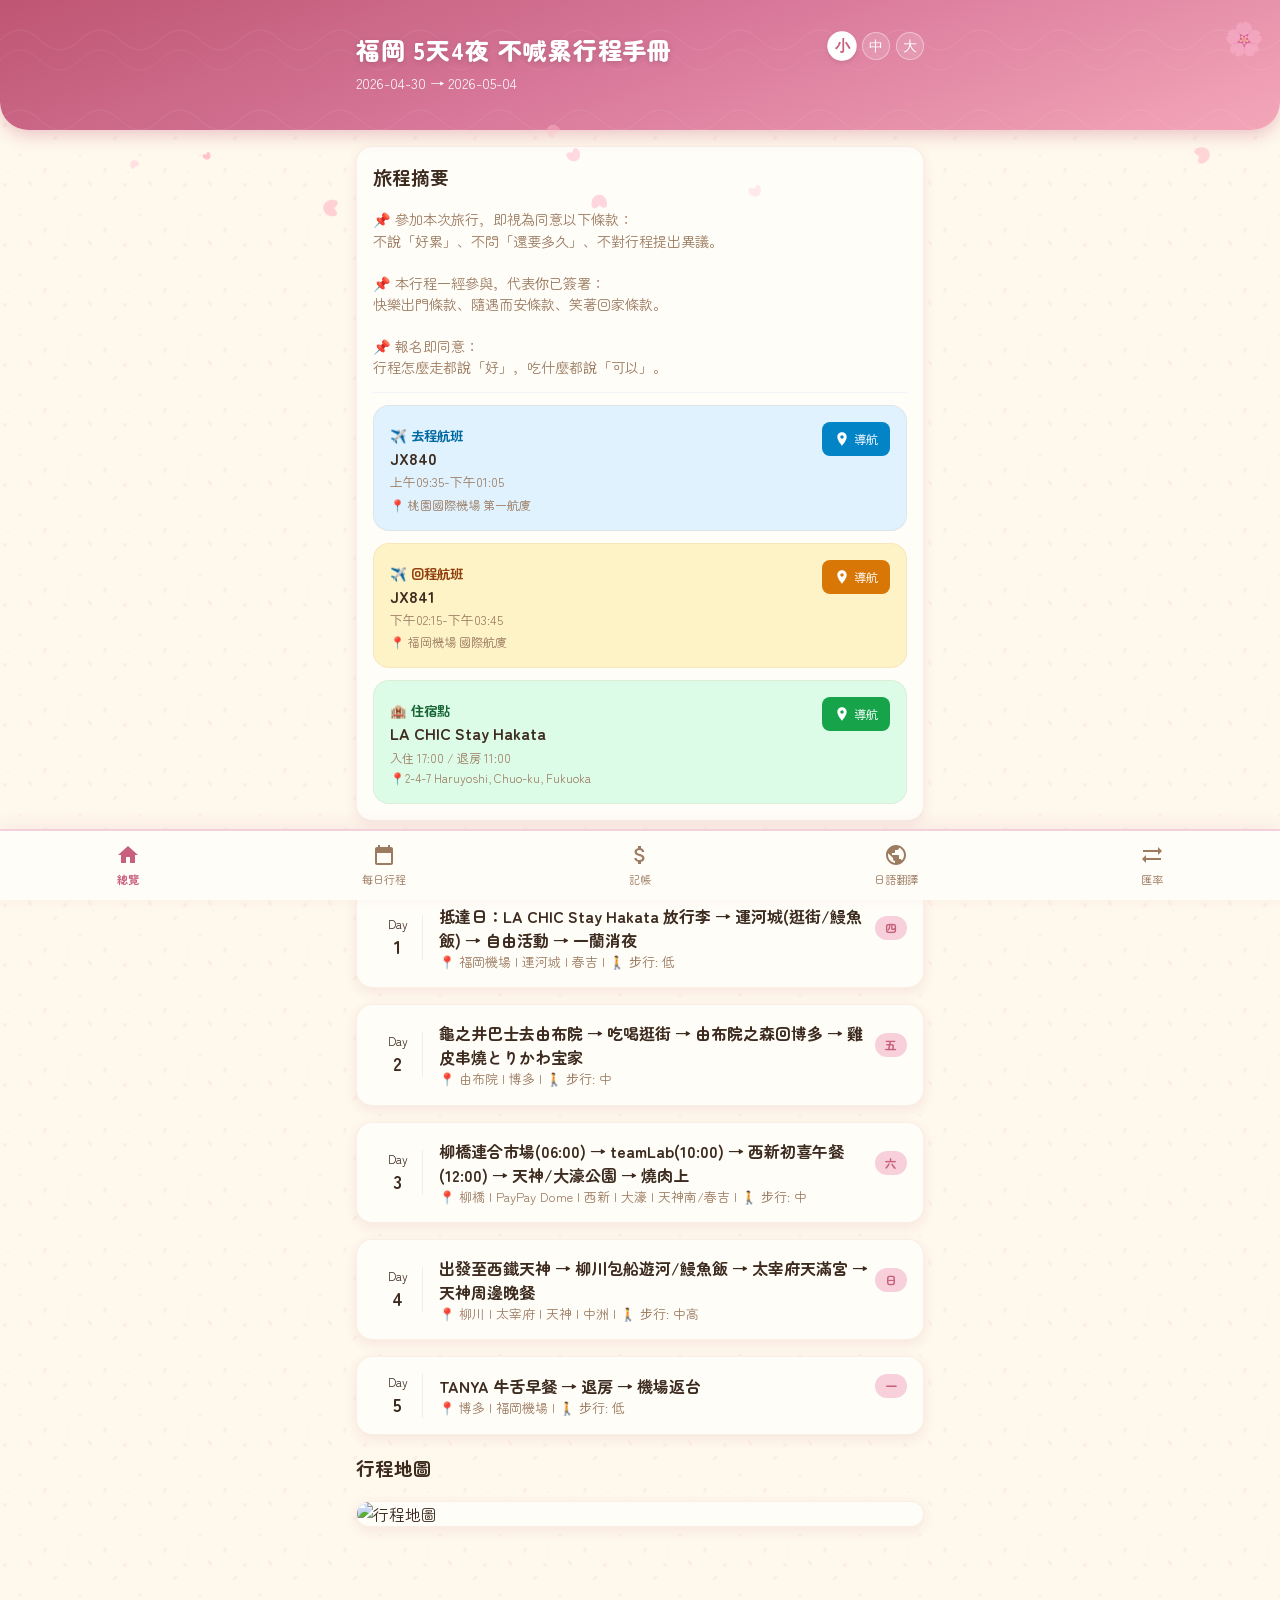
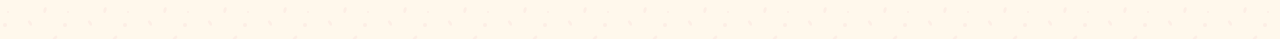
==== index.html @ 7c636253 "feat(expense): enhance settlement logic and UI" ====
<!doctype html>
<html lang="zh-TW">
  <head>
    <meta charset="UTF-8" />
    <meta
      name="viewport"
      content="width=device-width, initial-scale=1.0, maximum-scale=1.0, user-scalable=no"
    />
    <meta name="theme-color" content="#C9604A" />
    <meta name="apple-mobile-web-app-capable" content="yes" />
    <meta name="apple-mobile-web-app-status-bar-style" content="default" />
    <meta name="apple-mobile-web-app-title" content="福岡行程" />
    <meta
      name="description"
      content="福岡 5天4夜 旅行手冊 - 每日行程、記帳拆帳、實用日語、匯率換算"
    />
    <link rel="preconnect" href="https://fonts.googleapis.com" />
    <link rel="preconnect" href="https://fonts.gstatic.com" crossorigin />
    <link href="https://fonts.googleapis.com/css2?family=Zen+Maru+Gothic:wght@400;500;700&family=Noto+Sans+TC:wght@400;500;700;800&display=swap" rel="stylesheet" />
    <link rel="manifest" href="./manifest.json" />
    <link rel="stylesheet" href="./css/style.css" />
    <title>不喊累旅行社</title>
  </head>

  <body>
    <!-- Sakura canvas background -->
    <canvas id="sakura-canvas"></canvas>
    <!-- Error Overlay -->
    <div id="error-ui" class="error-overlay hidden">
      <h2>無法載入行程檔案</h2>
      <p>
        請確認資料夾中存有 trip.json，或者透過下方手動選取。若您是直接以檔案開啟
        (file://)，請改用本機靜態伺服器（例如 Python 或 Node）。
      </p>
      <input
        type="file"
        id="file-input"
        accept=".json"
        style="margin: 20px 0"
      />
      <button
        class="btn btn-primary"
        onclick="document.getElementById('file-input').click()"
      >
        選擇 JSON 檔案
      </button>
    </div>

    <!-- Header -->
    <header id="header-ui">
      <div class="container" style="display: flex; justify-content: space-between; align-items: flex-start;">
        <div>
          <h1 id="trip-title">載入中...</h1>
          <p id="trip-dates" style="margin-bottom: 0;">--</p>
        </div>
        <div class="font-control">
          <button
            onclick="setFontSize('normal')"
            id="font-normal"
            class="active"
            title="標準字體"
          >
            小
          </button>
          <button onclick="setFontSize('large')" id="font-large" title="大字體">
            中
          </button>
          <button
            onclick="setFontSize('xlarge')"
            id="font-xlarge"
            title="超大字體"
          >
            大
          </button>
        </div>
      </div>
    </header>

    <div class="container" id="main-content">
      <!-- Summary Tab -->
      <div id="tab-summary" class="tab-view">
        <div class="card">
          <h3 style="margin-top: 0">旅程摘要</h3>
          <p
            id="meta-notes"
            style="font-size: 0.88em; color: var(--text-light)"
          ></p>
          <hr
            style="border: 0; border-top: 1px solid #f1f5f9; margin: 12px 0"
          />
          <div id="summary-cards"></div>
        </div>
        <h3>行程總覽</h3>
        <div id="overview-list"></div>
        <h3>行程地圖</h3>
        <div class="card" style="padding: 0; overflow: hidden">
          <img
            src="tripmap.png"
            loading="lazy"
            decoding="async"
            style="width: 100%; display: block"
            alt="行程地圖"
          />
        </div>
      </div>

      <!-- Daily Tab -->
      <div id="tab-daily" class="tab-view hidden">
        <div class="day-scroller" id="day-scroller"></div>
        <div id="daily-controls" class="between" style="margin-bottom: 12px">
          <div class="selector-group" id="plan-selector">
            <button class="selector-btn active" onclick="switchPlan('A')">
              方案 A
            </button>
            <button
              class="selector-btn"
              onclick="switchPlan('B')"
              id="btn-plan-b"
            >
              方案 B
            </button>
          </div>
          <!-- Removed mentaiko toggle button -->
        </div>
        <div id="day-detail-content" class="timeline"></div>
      </div>

      <!-- Lists Tab -->
      <div id="tab-lists" class="tab-view hidden">
        <h3>餐廳與店家清單</h3>
        <div id="restaurant-tags" style="margin-bottom: 12px"></div>
        <div style="display: flex; gap: 8px; margin-bottom: 8px">
          <input
            id="restaurant-filter"
            placeholder="篩選餐廳 / 區域 / 標籤"
            style="
              flex: 1;
              padding: 8px;
              border-radius: 8px;
              border: 1px solid #e2e8f0;
            "
          />
          <button class="btn" onclick="renderLists()">搜尋</button>
          <button class="btn" onclick="clearRestaurantFilter()">清除</button>
        </div>
        <div
          id="restaurant-list"
          style="max-height: 60vh; overflow-y: auto"
        ></div>
        <h3>待辦與購物項目</h3>
        <div style="display: flex; gap: 8px; margin-bottom: 8px">
          <input
            id="todo-filter"
            placeholder="篩選待辦/購物項目"
            style="
              flex: 1;
              padding: 8px;
              border-radius: 8px;
              border: 1px solid #e2e8f0;
            "
          />
          <button class="btn" onclick="renderLists()">搜尋</button>
        </div>
        <div id="todo-list"></div>
      </div>

      <!-- Admin Tab (only visible when ?admin=1) -->
      <div id="tab-admin" class="tab-view hidden">
        <div class="admin-zone">
          <h3>管理模式</h3>
          <p>您可以匯出目前資料或產出 AI Prompt。</p>
          <div style="display: grid; grid-template-columns: 1fr 1fr; gap: 8px">
            <button class="btn" onclick="exportJSON()">匯出 JSON</button>
            <button class="btn" onclick="copyPrompt()">複製 AI Prompt</button>
            <button
              class="btn"
              onclick="document.getElementById('file-input-admin').click()"
            >
              匯入 JSON
            </button>
          </div>
          <input
            type="file"
            id="file-input-admin"
            class="hidden"
            onchange="handleFile(this.files[0])"
          />
        </div>
      </div>

      <!-- Checklist Tab -->
      <div id="tab-checklist" class="tab-view hidden">
        <h3>🎒 行前準備清單</h3>
        <div class="card" style="margin-bottom: 16px">
          <div
            style="
              display: flex;
              justify-content: space-between;
              align-items: center;
              margin-bottom: 8px;
            "
          >
            <span style="font-weight: 600">完成進度</span>
            <span
              id="progress-text"
              style="color: var(--primary); font-weight: 600"
              >0%</span
            >
          </div>
          <div
            style="
              background: #e2e8f0;
              height: 8px;
              border-radius: 4px;
              overflow: hidden;
            "
          >
            <div
              id="progress-bar"
              style="
                background: var(--primary);
                height: 100%;
                width: 0%;
                transition: width 0.3s;
              "
            ></div>
          </div>
        </div>
        <div class="card" style="margin-bottom: 16px">
          <div
            style="
              display: flex;
              gap: 8px;
              flex-wrap: wrap;
              justify-content: center;
            "
          >
            <a
              href="#cat-證件"
              style="
                padding: 8px 16px;
                background: #dbeafe;
                color: var(--primary);
                border-radius: 20px;
                text-decoration: none;
                font-size: 0.88em;
              "
              >📄 證件</a
            >
            <a
              href="#cat-金錢"
              style="
                padding: 8px 16px;
                background: #fef3c7;
                color: #d97706;
                border-radius: 20px;
                text-decoration: none;
                font-size: 0.88em;
              "
              >💰 金錢</a
            >
            <a
              href="#cat-電子"
              style="
                padding: 8px 16px;
                background: #ddd6fe;
                color: #7c3aed;
                border-radius: 20px;
                text-decoration: none;
                font-size: 0.88em;
              "
              >🔌 電子</a
            >
            <a
              href="#cat-衣物"
              style="
                padding: 8px 16px;
                background: #fce7f3;
                color: #db2777;
                border-radius: 20px;
                text-decoration: none;
                font-size: 0.88em;
              "
              >👕 衣物</a
            >
            <a
              href="#cat-藥品"
              style="
                padding: 8px 16px;
                background: #dcfce7;
                color: #16a34a;
                border-radius: 20px;
                text-decoration: none;
                font-size: 0.88em;
              "
              >💊 藥品</a
            >
            <a
              href="#cat-其他"
              style="
                padding: 8px 16px;
                background: #e0e7ff;
                color: #4f46e5;
                border-radius: 20px;
                text-decoration: none;
                font-size: 0.88em;
              "
              >📦 其他</a
            >
          </div>
        </div>
        <div
          id="checklist-items"
          style="
            max-height: calc(100vh - 380px);
            overflow-y: auto;
            overflow-x: hidden;
          "
        ></div>
        <div style="text-align: center; margin-top: 16px; padding-bottom: 16px">
          <button
            onclick="clearCompleted()"
            style="
              padding: 10px 24px;
              background: #ef4444;
              color: white;
              border: none;
              border-radius: 8px;
              cursor: pointer;
              opacity: 0.8;
            "
            onmouseover="this.style.opacity = '1'"
            onmouseout="this.style.opacity = '0.8'"
          >
            🗑️ 清除已完成項目
          </button>
          <button
            onclick="resetChecklist()"
            style="
              padding: 10px 24px;
              background: #64748b;
              color: white;
              border: none;
              border-radius: 8px;
              cursor: pointer;
              opacity: 0.8;
              margin-left: 8px;
            "
            onmouseover="this.style.opacity = '1'"
            onmouseout="this.style.opacity = '0.8'"
          >
            🔄 重置所有
          </button>
        </div>
      </div>

      <!-- Japanese Tab -->
      <div id="tab-japanese" class="tab-view hidden">
        <h3>🇯🇵 實用日語</h3>
        <p style="color: var(--text-light); margin-bottom: 16px">
          點擊卡片即可播放語音
        </p>
        <div
          id="japanese-categories"
          style="
            display: flex;
            gap: 8px;
            flex-wrap: wrap;
            padding-bottom: 4px;
            margin-bottom: 12px;
            -webkit-overflow-scrolling: touch;
          "
        ></div>
        <div
          id="japanese-list"
          style="
            display: grid;
            gap: 12px;
            overflow-y: auto;
            max-height: calc(100vh - 220px);
          "
        ></div>
      </div>

      <!-- Converter Tab -->
      <div id="tab-converter" class="tab-view hidden">
        <h3>💱 匯率試算</h3>
        <div class="card">
          <label
            style="display: block; color: var(--text-light); margin-bottom: 4px"
            >匯率 (1 JPY = ? TWD)</label
          >
          <div style="display: flex; gap: 10px; margin-bottom: 20px">
            <input
              type="number"
              id="exchange-rate"
              value="0.22"
              step="0.001"
              readonly
              style="
                flex: 1;
                padding: 12px;
                border: 1px solid #e2e8f0;
                background-color: #f1f5f9;
                border-radius: 8px;
                font-size: 1.2em;
                color: var(--text-light);
              "
            />
            <button
              class="btn"
              onclick="fetchExchangeRate()"
              title="從網路更新匯率"
            >
              更新
            </button>
          </div>
          <div
            id="converter-container"
            style="
              display: flex;
              flex-direction: column;
              gap: 20px;
              align-items: center;
            "
          >
            <div style="width: 100%" id="container-top">
              <label
                id="label-top"
                style="
                  display: block;
                  color: var(--text-light);
                  margin-bottom: 4px;
                "
                >日幣 (JPY)</label
              >
              <div style="position: relative">
                <span
                  id="symbol-top"
                  style="
                    position: absolute;
                    left: 12px;
                    top: 50%;
                    transform: translateY(-50%);
                    font-size: 1.2em;
                    color: var(--text-light);
                  "
                  >¥</span
                >
                <input
                  type="number"
                  inputmode="decimal"
                  id="input-top"
                  placeholder="輸入日幣"
                  style="
                    width: 100%;
                    padding: 16px 16px 16px 36px;
                    border: 2px solid var(--primary);
                    border-radius: 12px;
                    font-size: 1.5em;
                    font-weight: bold;
                  "
                />
              </div>
            </div>
            <div
              style="
                color: var(--text-light);
                font-size: 1.5em;
                cursor: pointer;
                user-select: none;
                background: #f1f5f9;
                width: 40px;
                height: 40px;
                display: flex;
                align-items: center;
                justify-content: center;
                border-radius: 50%;
              "
              onclick="swapCurrencies()"
              title="交換幣別"
            >
              ⇅
            </div>
            <div style="width: 100%" id="container-bottom">
              <label
                id="label-bottom"
                style="
                  display: block;
                  color: var(--text-light);
                  margin-bottom: 4px;
                "
                >台幣 (TWD)</label
              >
              <div style="position: relative">
                <span
                  id="symbol-bottom"
                  style="
                    position: absolute;
                    left: 12px;
                    top: 50%;
                    transform: translateY(-50%);
                    font-size: 1.2em;
                    color: var(--text-light);
                  "
                  >NT$</span
                >
                <input
                  type="number"
                  inputmode="decimal"
                  id="input-bottom"
                  placeholder="輸入台幣"
                  style="
                    width: 100%;
                    padding: 16px 16px 16px 48px;
                    border: 2px solid #64748b;
                    border-radius: 12px;
                    font-size: 1.5em;
                    font-weight: bold;
                    background: #f1f5f9;
                  "
                />
              </div>
            </div>
          </div>
          <div
            style="
              margin-top: 24px;
              display: grid;
              grid-template-columns: repeat(3, 1fr);
              gap: 8px;
            "
          >
            <button
              class="btn"
              style="justify-content: center; background: #e2e8f0"
              onclick="setJpy(1000)"
            >
              ¥1,000
            </button>
            <button
              class="btn"
              style="justify-content: center; background: #e2e8f0"
              onclick="setJpy(5000)"
            >
              ¥5,000
            </button>
            <button
              class="btn"
              style="justify-content: center; background: #e2e8f0"
              onclick="setJpy(10000)"
            >
              ¥10,000
            </button>
          </div>
        </div>
      </div>

      <!-- Expense Tab (NEW) -->
      <div id="tab-expense" class="tab-view hidden">
        <div
          style="
            display: flex;
            justify-content: space-between;
            align-items: center;
            margin-bottom: 12px;
          "
        >
          <div style="display: flex; flex-direction: column;">
            <h3 style="margin: 0">💰 旅途記帳</h3>
            <div id="expense-rate-display" style="font-size: 0.75em; color: var(--text-light); margin-top: 4px;">目前匯率：1 JPY = 0.22 TWD</div>
          </div>
          <div style="display: flex; align-items: center; gap: 8px">
            <span id="firebase-status-badge" class="firebase-status offline"
              >🔴 離線模式</span
            >
            <button
              class="btn btn-primary"
              onclick="openExpenseModal()"
              style="padding: 8px 14px"
            >
              ＋ 新增
            </button>
          </div>
        </div>

        <!-- Summary Bar -->
        <div class="expense-summary-bar" id="expense-summary-bar">
          <div class="expense-summary-item">
            <div class="label">總花費</div>
            <div class="expense-summary-val-jpy">¥0</div>
            <div class="expense-summary-val-twd">NT$0</div>
          </div>
          <div style="width: 1px; background: #E8C9B8; opacity: 0.5; margin: 4px 0;"></div>
          <div class="expense-summary-item">
            <div class="label">人均花費</div>
            <div class="expense-summary-val-jpy">¥0</div>
            <div class="expense-summary-val-twd">NT$0</div>
          </div>
        </div>


        <!-- Settlement -->
        <div class="between" style="margin: 16px 0 8px;">
          <div class="expense-section-title" style="margin: 0; cursor: pointer;" onclick="toggleSettlementView()">
            <span>💸 結清建議</span>
            <span id="settlement-toggle-icon" style="font-size:1.2em; margin-left: 4px;">🔽</span>
          </div>
          <button class="btn" style="padding: 4px 10px; font-size: 0.8em; background: white; border: 1.5px solid #E8C9B8; color: var(--text-light);" onclick="openSettlementDetails()">🔍 核對明細</button>
        </div>
        <div
          id="expense-settlement-container"
          class="card"
          style="padding: 12px"
        >
          <div class="selector-group" style="display: flex; width: 100%; margin-bottom: 12px; box-sizing: border-box;">
             <button id="btn-settle-pairwise" class="selector-btn active" style="flex: 1" onclick="setSettleMode('pairwise')">兩兩結算 (直覺)</button>
             <button id="btn-settle-global" class="selector-btn" style="flex: 1" onclick="setSettleMode('global')">最少筆數 (統籌)</button>
          </div>
          <div id="expense-settlement-list">
            <div style="color: var(--text-light); font-size: 0.88em">
              新增帳目後自動計算結清方式
            </div>
          </div>
        </div>

        <!-- Expense List -->
        <div class="expense-section-title">
          <span>📋 消費明細</span>
        </div>
        <div id="expense-list-container"></div>
      </div>
    </div>
    <!-- /container -->

    <!-- Bottom Navigation -->
    <nav class="bottom-nav">
      <a class="nav-item active" onclick="switchTab('summary', this)">
        <svg viewBox="0 0 24 24" class="icon">
          <path d="M10 20v-6h4v6h5v-8h3L12 3 2 12h3v8z" />
        </svg>
        總覽
      </a>
      <a class="nav-item" onclick="switchTab('daily', this)">
        <svg viewBox="0 0 24 24" class="icon">
          <path
            d="M19 4h-1V2h-2v2H8V2H6v2H5c-1.11 0-1.99.9-1.99 2L3 20c0 1.1.89 2 2 2h14c1.1 0 2-.9 2-2V6c0-1.1-.9-2-2-2zm0 16H5V10h14v10z"
          />
        </svg>
        每日行程
      </a>
      <a class="nav-item" onclick="switchTab('lists', this)" style="display: none">
        <svg viewBox="0 0 24 24" class="icon">
          <path d="M4 6h16v2H4zm0 5h16v2H4zm0 5h16v2H4z" />
        </svg>
        清單
      </a>
      <a class="nav-item" onclick="switchTab('expense', this)">
        <svg viewBox="0 0 24 24" class="icon">
          <path
            d="M11.8 10.9c-2.27-.59-3-1.2-3-2.15 0-1.09 1.01-1.85 2.7-1.85 1.78 0 2.44.85 2.5 2.1h2.21c-.07-1.72-1.12-3.3-3.21-3.81V3h-3v2.16c-1.94.42-3.5 1.68-3.5 3.61 0 2.31 1.91 3.46 4.7 4.13 2.5.6 3 1.48 3 2.41 0 .69-.49 1.79-2.7 1.79-2.06 0-2.87-.92-2.98-2.1h-2.2c.12 2.19 1.76 3.42 3.68 3.83V21h3v-2.15c1.95-.37 3.5-1.5 3.5-3.55 0-2.84-2.43-3.81-4.7-4.4z"
          />
        </svg>
        記帳
      </a>
      <a class="nav-item" onclick="switchTab('japanese', this)">
        <svg viewBox="0 0 24 24" class="icon">
          <path
            d="M12 2C6.48 2 2 6.48 2 12s4.48 10 10 10 10-4.48 10-10S17.52 2 12 2zm-1 17.93c-3.95-.49-7-3.85-7-7.93 0-.62.08-1.21.21-1.79L9 15v1c0 1.1.9 2 2 2v1.93zm6.9-2.54c-.26-.81-1-1.39-1.9-1.39h-1v-3c0-.55-.45-1-1-1H8v-2h2c.55 0 1-.45 1-1V7h2c1.1 0 2-.9 2-2v-.41c2.93 1.19 5 4.06 5 7.41 0 2.08-.8 3.97-2.1 5.39z"
          />
        </svg>
        日語翻譯
      </a>
      <a class="nav-item" onclick="switchTab('converter', this)">
        <svg viewBox="0 0 24 24" class="icon">
          <path d="M22 8l-4-4v3H3v2h15v3l4-4zM2 16l4 4v-3h15v-2H6v-3l-4 4z" />
        </svg>
        匯率
      </a>
      <a class="nav-item" onclick="switchTab('checklist', this)" style="display: none">
        <svg viewBox="0 0 24 24" class="icon">
          <path d="M9 16.17L4.83 12l-1.42 1.41L9 19 21 7l-1.41-1.41z" />
        </svg>
        準備清單
      </a>
    </nav>

    <!-- Settlement Details Modal -->
    <div id="settlement-details-modal" class="expense-modal-overlay hidden" onclick="if (event.target === this) closeSettlementDetails();">
      <div class="expense-modal" style="max-height: 80vh; display: flex; flex-direction: column;">
        <div style="display: flex; justify-content: space-between; align-items: center; margin-bottom: 16px;">
           <h3 style="margin: 0;">🔍 個人帳本明細</h3>
           <span style="font-size: 1.5em; cursor: pointer; color: var(--text-light); line-height: 1;" onclick="closeSettlementDetails()">&times;</span>
        </div>
        <p style="font-size: 0.85em; color: var(--text-light); margin-top: 0; margin-bottom: 12px;">此列表僅計算尚未結清之項目。淨資產大於零代表他人需還款給您。</p>
        <div id="settlement-details-list" style="overflow-y: auto; flex: 1;"></div>
      </div>
    </div>

    <!-- Expense Add Modal -->
    <div
      id="expense-modal"
      class="expense-modal-overlay hidden"
      onclick="if (event.target === this) closeExpenseModal();"
    >
      <div class="expense-modal">
        <h3>＋ 新增消費</h3>

        <div class="expense-form-group">
          <label>日期</label>
          <input type="date" id="exp-date" />
        </div>

        <div class="expense-form-group">
          <label>消費說明</label>
          <input type="text" id="exp-desc" placeholder="例：午餐 由布まぶし" />
        </div>

        <div class="expense-form-group">
          <label>金額</label>
          <div style="display: flex; gap: 8px; align-items: center">
            <div style="flex:1">
              <div style="font-size:0.8em; color:var(--text-light); margin-bottom:4px">日幣 (JPY)</div>
              <input type="number" id="exp-amount-jpy" inputmode="decimal" placeholder="¥0" min="0" />
            </div>
            <div style="color:var(--text-light); padding-top:16px">⇌</div>
            <div style="flex:1">
              <div style="font-size:0.8em; color:var(--text-light); margin-bottom:4px">台幣 (TWD)</div>
              <input type="number" id="exp-amount-twd" inputmode="decimal" placeholder="NT$0" min="0" />
            </div>
          </div>
        </div>

        <div class="expense-form-group">
          <label>付款人</label>
          <select id="exp-paid-by"></select>
        </div>

        <div class="expense-form-group">
          <label>均攤對象（點選切換）</label>
          <div class="member-chips" id="exp-split-chips"></div>
        </div>

        <div class="expense-form-group">
          <label>類別</label>
          <div class="category-chips" id="exp-cat-chips"></div>
        </div>

        <div style="display: flex; gap: 10px; margin-top: 20px">
          <button
            class="btn"
            onclick="closeExpenseModal()"
            style="flex: 1; background: #e2e8f0"
          >
            取消
          </button>
          <button
            class="btn btn-primary"
            onclick="submitExpense()"
            style="flex: 2"
          >
            確認新增
          </button>
        </div>
      </div>
    </div>

    <!-- Firebase SDK (compat version for simple usage) -->
    <!-- NOTE: If you configure Firebase in js/expense.js, uncomment these two lines -->
    <script src="https://www.gstatic.com/firebasejs/9.22.2/firebase-app-compat.js"></script>
    <script src="https://www.gstatic.com/firebasejs/9.22.2/firebase-database-compat.js"></script>

    <!-- App Modules (order matters: shared globals defined in app.js first) -->
    <script src="./js/checklist.js"></script>
    <script src="./js/japanese.js"></script>
    <script src="./js/converter.js"></script>
    <script src="./js/admin.js"></script>
    <script src="./js/lists.js"></script>
    <script src="./js/daily.js"></script>
    <script src="./js/expense.js"></script>
    <script src="./js/app.js"></script>
    <script src="./js/sakura.js" defer></script>
  </body>
</html>
---- css/style.css ----
:root {
  /* === 和風櫻花旅行日誌配色 === */
  --primary: #c9607b; /* 櫻花深粉 - 主色 */
  --primary-dark: #a8455f; /* 深櫻花 - hover */
  --bg: #fff8ec; /* 米黃 - 全頁背景 */
  --card: #fffdf8; /* 暖白 - 卡片底色 */
  --text: #3d2b1f; /* 深咖啡 - 主文字 */
  --text-light: #9c7b61; /* 暖棕 - 說明文字 */
  --accent: #e8a045; /* 暖橙 - badge/重點 */
  --sakura: #f4a7b9; /* 櫻花粉 - 裝飾色 */
  --green: #6a9e72; /* 和風抹茶綠 */
  --dashed: #d4698a; /* 虛線路徑 - 櫻花棕粉 */
  --radius: 16px;
  --shadow: 0 4px 12px rgba(180, 80, 120, 0.1);
}

* {
  box-sizing: border-box;
  -webkit-tap-highlight-color: transparent;
}

body {
  font-family:
    "Zen Maru Gothic",
    "Noto Sans TC",
    "PingFang TC",
    -apple-system,
    BlinkMacSystemFont,
    "Segoe UI",
    Roboto,
    sans-serif;
  background-color: var(--bg);
  background-image: url("data:image/svg+xml,%3Csvg xmlns='http://www.w3.org/2000/svg' width='60' height='60' viewBox='0 0 60 60'%3E%3Cg fill='%23F4A7B9' fill-opacity='0.12'%3E%3Ccircle cx='5' cy='5' r='2'/%3E%3Cellipse cx='30' cy='3' rx='1.5' ry='3' transform='rotate(-30 30 3)'/%3E%3Cellipse cx='55' cy='18' rx='1.5' ry='3' transform='rotate(45 55 18)'/%3E%3Ccircle cx='20' cy='35' r='1.5'/%3E%3Cellipse cx='45' cy='50' rx='1.5' ry='3' transform='rotate(15 45 50)'/%3E%3Ccircle cx='8' cy='52' r='1'/%3E%3C/g%3E%3C/svg%3E");
  color: var(--text);
  margin: 0;
  line-height: 1.5;
  padding-bottom: 80px;
  font-size: 16px;
  transition: font-size 0.3s;
}

/* 字體大小變體 */
body.font-large {
  font-size: 20px;
}
body.font-xlarge {
  font-size: 24px;
}

/* 字體控制按鈕 */
.font-control {
  display: flex;
  align-items: center;
  gap: 6px;
}

.font-control button {
  border: 1px solid rgba(255, 255, 255, 0.4);
  background: rgba(255, 255, 255, 0.15);
  color: white;
  width: 28px;
  height: 28px;
  border-radius: 50%;
  cursor: pointer;
  font-size: 0.9em;
  transition: all 0.2s;
  display: flex;
  align-items: center;
  justify-content: center;
}

.font-control button:hover {
  background: rgba(255, 255, 255, 0.25);
  border-color: rgba(255, 255, 255, 0.5);
}

.font-control button.active {
  background: white;
  color: var(--primary);
  border-color: white;
  font-weight: bold;
  box-shadow: 0 2px 4px rgba(0, 0, 0, 0.1);
  transform: scale(1.05);
}

/* Utils */
.container {
  max-width: 600px;
  margin: 0 auto;
  padding: 16px;
}

.card {
  background: var(--card);
  border-radius: var(--radius);
  padding: 16px;
  margin-bottom: 16px;
  box-shadow: var(--shadow);
  border: 1px solid rgba(200, 140, 90, 0.12);
}

.flex {
  display: flex;
  align-items: center;
  gap: 8px;
}

.between {
  display: flex;
  justify-content: space-between;
  align-items: center;
}

.badge {
  font-size: 0.75em;
  padding: 3px 10px;
  border-radius: 99px;
  background: #f7d0dc;
  color: var(--primary);
  font-weight: 600;
}

.btn {
  border: 1px solid transparent;
  padding: 8px 16px;
  border-radius: 8px;
  font-weight: 600;
  cursor: pointer;
  display: inline-flex;
  align-items: center;
  justify-content: center;
  gap: 4px;
}

.btn-primary {
  background: var(--primary);
  color: white;
}

.hidden {
  display: none !important;
}

/* Header — 櫻花橫幅帶 */
header {
  background: linear-gradient(160deg, #be5573 0%, #d9799b 50%, #f4a7b9 100%);
  color: white;
  padding: 16px 16px 20px;
  border-radius: 0 0 28px 28px;
  position: relative;
  overflow: hidden;
  box-shadow: 0 6px 16px rgba(180, 60, 100, 0.25);
}

header::before {
  content: "";
  position: absolute;
  top: 0;
  left: 0;
  right: 0;
  bottom: 0;
  background: url("data:image/svg+xml,%3Csvg xmlns='http://www.w3.org/2000/svg' width='80' height='80' viewBox='0 0 80 80'%3E%3Cpath d='M0 40 Q20 20 40 40 Q60 60 80 40' stroke='white' stroke-width='1' fill='none' stroke-opacity='0.08'/%3E%3Cpath d='M0 60 Q20 40 40 60 Q60 80 80 60' stroke='white' stroke-width='1' fill='none' stroke-opacity='0.06'/%3E%3C/svg%3E");
  pointer-events: none;
}

header::after {
  content: "🌸";
  position: absolute;
  top: 12px;
  right: 16px;
  font-size: 2rem;
  opacity: 0.4;
}

header h1 {
  margin: 0;
  font-size: 1.5rem;
  font-weight: 800;
  letter-spacing: 0.04em;
  text-shadow: 0 2px 6px rgba(0, 0, 0, 0.15);
}

header p {
  margin: 4px 0 0;
  opacity: 0.92;
  font-size: 0.9rem;
}

/* Tabs — 和風底部導覽 */
.bottom-nav {
  position: fixed;
  bottom: 0;
  left: 0;
  right: 0;
  background: var(--card);
  display: flex;
  border-top: 2px solid #f2d0dc;
  z-index: 100;
  padding-bottom: env(safe-area-inset-bottom);
  box-shadow: 0 -4px 16px rgba(180, 60, 100, 0.08);
}

.nav-item {
  flex: 1;
  text-align: center;
  padding: 12px 0;
  font-size: 0.69em;
  color: var(--text-light);
  text-decoration: none;
  cursor: pointer;
  transition: color 0.2s;
}

.nav-item.active {
  color: var(--primary);
  font-weight: bold;
}

.nav-item svg {
  display: block;
  margin: 0 auto 4px;
  width: 24px;
  height: 24px;
}

/* Day Selection */
.day-scroller {
  display: flex;
  gap: 12px;
  overflow-x: auto;
  padding: 4px 0 16px;
  scroll-snap-type: x mandatory;
}

.day-scroller::-webkit-scrollbar {
  display: none;
}

.day-pill {
  flex: 0 0 auto;
  scroll-snap-align: start;
  padding: 8px 16px;
  background: var(--card);
  border-radius: 20px;
  border: 2px solid #e8c9b8;
  text-align: center;
  cursor: pointer;
  transition: all 0.2s;
  color: var(--text);
  font-weight: 600;
}

.day-pill.active {
  background: var(--primary);
  color: white;
  border-color: var(--primary);
  box-shadow: 0 3px 10px rgba(180, 60, 100, 0.35);
  transform: translateY(-1px);
}

/* Plan Items — 手繪虛線時間軸 */
.timeline {
  position: relative;
  padding-left: 24px;
  border-left: 3px dashed var(--dashed);
  margin-left: 8px;
}

.timeline-item {
  position: relative;
  margin-bottom: 24px;
}

.timeline-item::before {
  content: "";
  position: absolute;
  left: -33px;
  top: 6px;
  width: 14px;
  height: 14px;
  border-radius: 50%;
  background: var(--sakura);
  border: 2.5px solid var(--primary);
  box-shadow: 0 0 0 3px rgba(201, 96, 123, 0.15);
}

.item-time {
  font-size: 0.81em;
  font-weight: 800;
  color: var(--primary);
  margin-bottom: 4px;
  letter-spacing: 0.03em;
}

.item-title {
  font-weight: 700;
  font-size: 1em;
  margin-bottom: 4px;
  color: var(--text);
}

.item-meta {
  font-size: 0.88em;
  color: var(--text-light);
  margin-bottom: 4px;
}

.tag-row {
  display: flex;
  flex-wrap: wrap;
  gap: 4px;
  margin-top: 8px;
}

/* Special Logic UI — 櫻花風按鈕 */
.selector-group {
  background: #f7d0dc;
  padding: 4px;
  border-radius: 10px;
  display: inline-flex;
  margin-bottom: 12px;
}

.selector-btn {
  padding: 4px 12px;
  border-radius: 8px;
  font-size: 0.81em;
  border: none;
  cursor: pointer;
  background: transparent;
  color: var(--text);
  font-weight: 600;
}

.selector-btn.active {
  background: var(--card);
  box-shadow: 0 2px 6px rgba(150, 80, 50, 0.15);
  font-weight: 800;
  color: var(--primary);
}

/* Admin UI */
.admin-zone {
  border: 2px dashed #cbd5e1;
  padding: 16px;
  margin-top: 24px;
  border-radius: var(--radius);
}

.error-overlay {
  position: fixed;
  inset: 0;
  background: rgba(0, 0, 0, 0.8);
  color: white;
  display: flex;
  flex-direction: column;
  align-items: center;
  justify-content: center;
  z-index: 1000;
  padding: 20px;
  text-align: center;
}

/* Icons (Inline SVG) */
.icon {
  fill: currentColor;
}

/* ===== Expense Tab Styles ===== */
.expense-modal-overlay {
  position: fixed;
  inset: 0;
  background: rgba(0, 0, 0, 0.5);
  z-index: 200;
  display: flex;
  align-items: center;
  justify-content: center;
  padding: 16px;
}

.expense-modal {
  background: white;
  width: 100%;
  max-width: 500px;
  border-radius: 20px;
  padding: 20px;
  max-height: 85vh;
  overflow-y: auto;
}

.expense-modal h3 {
  margin: 0 0 16px;
  font-size: 1.1em;
}

.expense-form-group {
  margin-bottom: 14px;
}

.expense-form-group label {
  display: block;
  font-size: 0.85em;
  color: var(--text-light);
  margin-bottom: 4px;
  font-weight: 600;
}

.expense-form-group input,
.expense-form-group select {
  width: 100%;
  max-width: 100%;
  box-sizing: border-box;
  padding: 10px 12px;
  border: 1.5px solid #e2e8f0;
  border-radius: 8px;
  font-size: 1em;
  color: var(--text);
  background: white;
  transition: border-color 0.2s;
}

.expense-form-group input:focus,
.expense-form-group select:focus {
  border-color: var(--primary);
  outline: none;
}

.expense-amount-row {
  display: flex;
  gap: 8px;
  align-items: flex-end;
}

.expense-amount-row input {
  flex: 1;
}

.expense-twd-hint {
  font-size: 0.8em;
  color: var(--text-light);
  margin-top: 4px;
}

.member-chips {
  display: flex;
  flex-wrap: wrap;
  gap: 8px;
  margin-top: 4px;
}

.member-chip {
  padding: 6px 14px;
  border-radius: 20px;
  border: 2px solid #e2e8f0;
  background: white;
  cursor: pointer;
  font-size: 0.85em;
  font-weight: 600;
  transition: all 0.15s;
  user-select: none;
}

.member-chip.selected {
  border-color: var(--primary);
  background: #dbeafe;
  color: var(--primary);
}

.category-chips {
  display: flex;
  flex-wrap: wrap;
  gap: 8px;
  margin-top: 4px;
}

.cat-chip {
  padding: 6px 12px;
  border-radius: 20px;
  border: 2px solid #e2e8f0;
  background: white;
  cursor: pointer;
  font-size: 0.88em;
  transition: all 0.15s;
  user-select: none;
}

.cat-chip.selected {
  border-color: var(--accent);
  background: #fef3c7;
}

.expense-item {
  background: white;
  border-radius: 10px;
  padding: 12px 14px;
  margin-bottom: 10px;
  box-shadow: var(--shadow);
  display: flex;
  align-items: flex-start;
  gap: 10px;
}

.expense-item-emoji {
  font-size: 1.4em;
  flex-shrink: 0;
  margin-top: 2px;
}

.expense-item-body {
  flex: 1;
  min-width: 0;
}

.expense-item-title {
  font-weight: 700;
  font-size: 0.95em;
  white-space: nowrap;
  overflow: hidden;
  text-overflow: ellipsis;
}

.expense-item-meta {
  font-size: 0.78em;
  color: var(--text-light);
  margin-top: 2px;
}

.expense-item-amount {
  text-align: right;
  flex-shrink: 0;
}

.expense-item-jpy {
  font-weight: 700;
  font-size: 1em;
  color: var(--text);
}

.expense-item-twd {
  font-size: 0.75em;
  color: var(--text-light);
}

.expense-day-header {
  font-size: 0.82em;
  font-weight: 700;
  color: var(--text-light);
  padding: 6px 2px;
  margin-top: 10px;
  border-bottom: 1px solid #e2e8f0;
  margin-bottom: 8px;
}

.delete-btn {
  background: none;
  border: none;
  cursor: pointer;
  color: #cbd5e1;
  font-size: 1.1em;
  padding: 2px;
  transition: color 0.15s;
  flex-shrink: 0;
}

.delete-btn:hover {
  color: #ef4444;
}

.settlement-card {
  background: var(--card);
  border-radius: 10px;
  border: 1.5px dashed #e8c9b8;
  padding: 12px 14px;
  margin-bottom: 8px;
  box-shadow: 0 2px 8px rgba(150, 80, 50, 0.08);
  display: flex;
  align-items: center;
  justify-content: space-between;
}

.settlement-transfer {
  display: flex;
  align-items: center;
  gap: 8px;
  font-size: 0.9em;
}

.settlement-amount {
  font-weight: 700;
  color: var(--primary);
}

.expense-summary-bar {
  background: var(--card);
  color: var(--text);
  border-radius: 16px;
  padding: 14px 16px;
  margin-bottom: 16px;
  display: flex;
  justify-content: space-around;
  text-align: center;
  border: 1.5px dashed #e8c9b8;
  box-shadow: 0 2px 10px rgba(150, 80, 50, 0.08);
}

.expense-summary-item .label {
  font-size: 0.82em;
  color: var(--text-light);
  font-weight: 600;
  margin-bottom: 4px;
}

.expense-summary-val-jpy {
  font-size: 1.1em;
  font-weight: 700;
  color: var(--primary);
  line-height: 1.2;
}

.expense-summary-val-twd {
  font-size: 0.75em;
  font-weight: 700;
  color: var(--text-light);
  margin-top: 2px;
}

.expense-section-title {
  font-size: 0.88em;
  font-weight: 700;
  color: var(--text-light);
  margin: 16px 0 8px;
  display: flex;
  align-items: center;
  justify-content: space-between;
}

.firebase-status {
  font-size: 0.7em;
  padding: 2px 8px;
  border-radius: 20px;
  background: #dcfce7;
  color: #15803d;
}

.firebase-status.offline {
  background: #fee2e2;
  color: #dc2626;
}

.firebase-status.connecting {
  background: #fef3c7;
  color: #b45309;
}

/* ===== 🌸 Sakura Falling Petals (Canvas Mode) ===== */
#sakura-canvas {
  position: fixed;
  top: 0;
  left: 0;
  width: 100%;
  height: 100%;
  pointer-events: none;
  z-index: 1000; /* 高於底單選單與卡片，解決層級不一與被遮擋問題 */
}
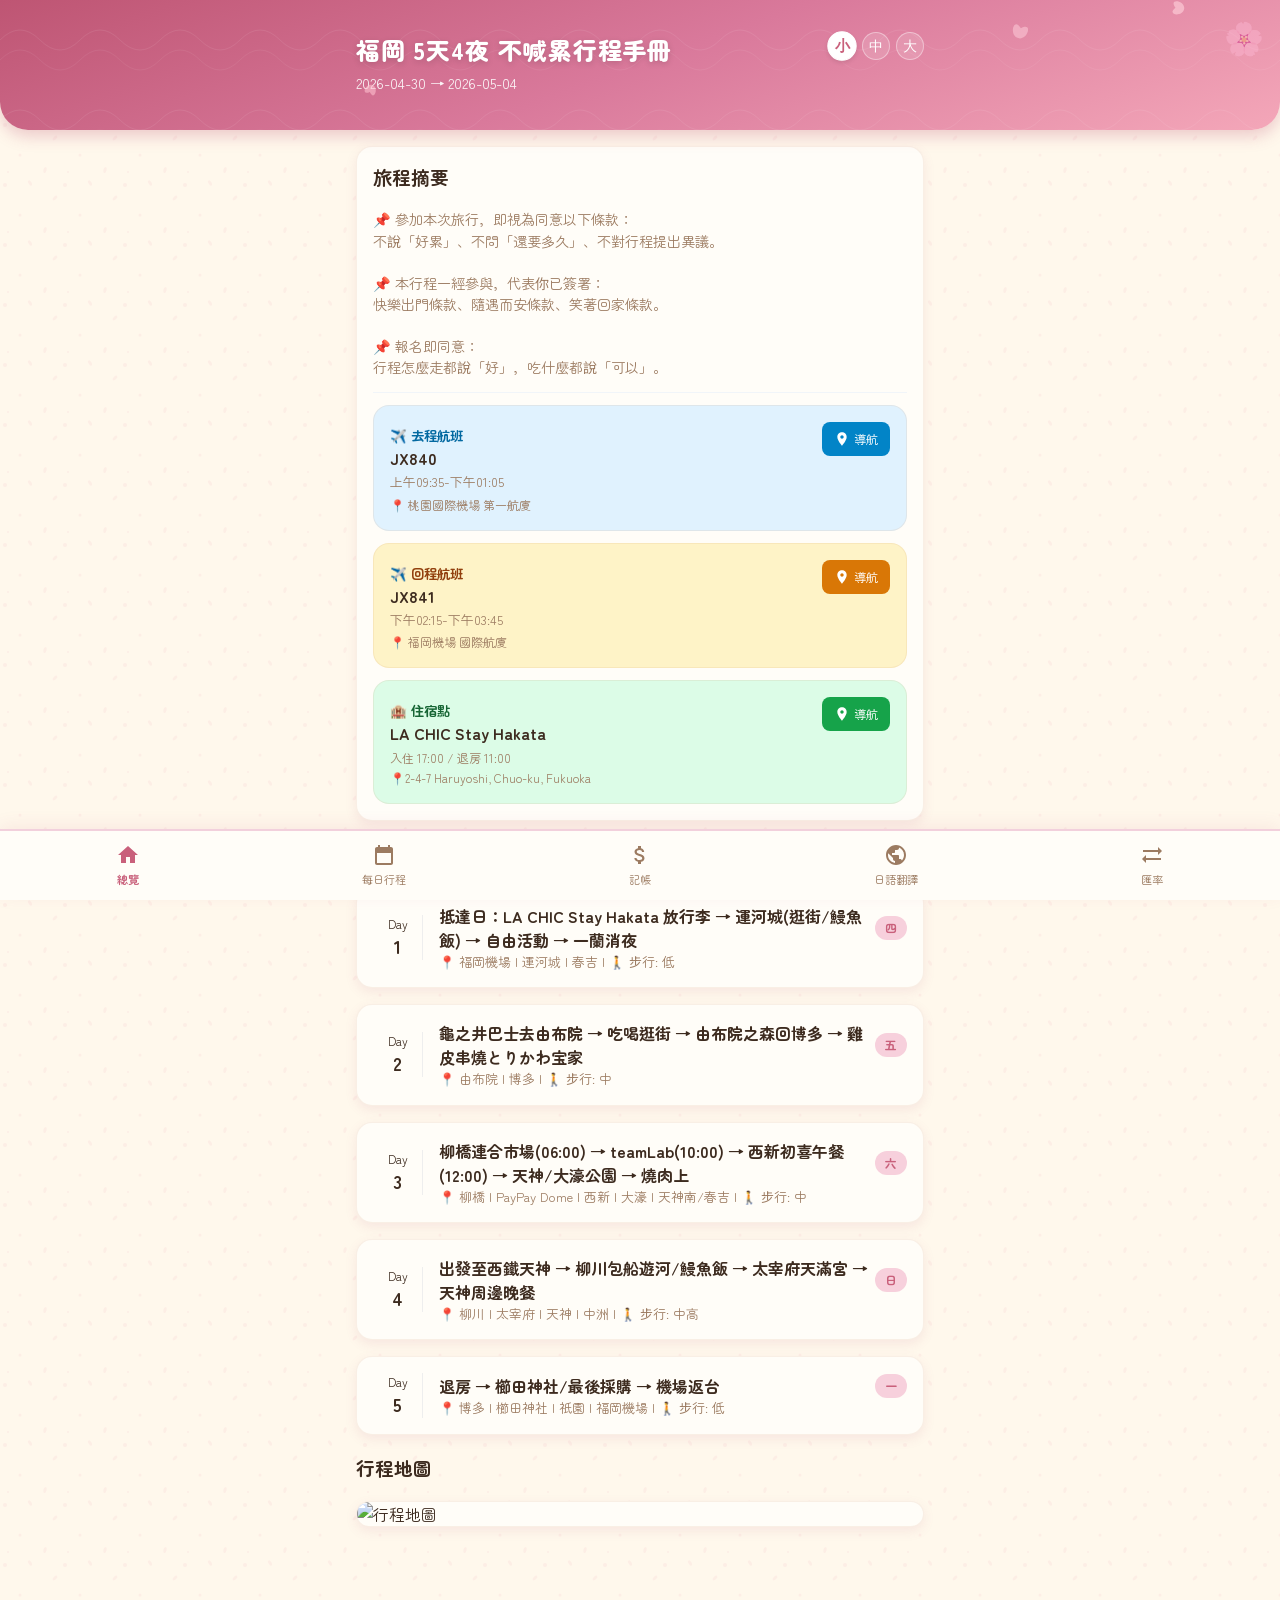
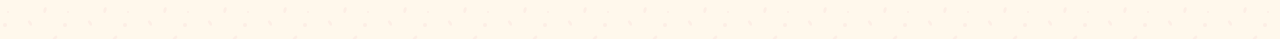
==== commit 947c4123: "feat: optimize coupon images to webp and update sw version" ====
--- a/index.html
+++ b/index.html
@@ -552,6 +552,26 @@
             >
               ¥10,000
             </button>
+          </div>
+        </div>
+
+        <h3 style="margin-top: 24px">🏷️ 購物優惠券</h3>
+        <div class="card">
+          <div style="display: flex; gap: 8px; margin-bottom: 16px;">
+            <input
+              id="coupon-filter"
+              placeholder="🔍 搜尋優惠券 (例如: 藥妝)"
+              style="
+                flex: 1;
+                padding: 12px;
+                border-radius: 8px;
+                border: 1px solid #e2e8f0;
+                font-size: 1em;
+              "
+            />
+          </div>
+          <div id="coupon-grid" class="coupon-grid">
+            <!-- 優惠券會由 JS 產生 -->
           </div>
         </div>
       </div>
@@ -765,6 +785,16 @@
       </div>
     </div>
 
+    <!-- Coupon Fullscreen Modal -->
+    <div
+      id="coupon-modal"
+      class="coupon-modal-overlay hidden"
+      onclick="closeCouponModal()"
+    >
+      <div class="coupon-modal-close" onclick="closeCouponModal()">&times;</div>
+      <img id="coupon-modal-img" src="" alt="Coupon" />
+    </div>
+
     <!-- Firebase SDK (compat version for simple usage) -->
     <!-- NOTE: If you configure Firebase in js/expense.js, uncomment these two lines -->
     <script src="https://www.gstatic.com/firebasejs/9.22.2/firebase-app-compat.js"></script>
--- a/css/style.css
+++ b/css/style.css
@@ -662,3 +662,90 @@
   pointer-events: none;
   z-index: 1000; /* 高於底單選單與卡片，解決層級不一與被遮擋問題 */
 }
+
+/* ===== Coupon Section ===== */
+.coupon-grid {
+  display: grid;
+  grid-template-columns: repeat(2, 1fr);
+  gap: 12px;
+}
+
+.coupon-card {
+  background: white;
+  border-radius: 12px;
+  overflow: hidden;
+  box-shadow: 0 2px 8px rgba(0,0,0,0.06);
+  border: 1px solid #e2e8f0;
+  cursor: pointer;
+  transition: transform 0.2s, box-shadow 0.2s;
+}
+
+.coupon-card:active {
+  transform: scale(0.96);
+}
+
+.coupon-img-container {
+  width: 100%;
+  padding-top: 60%; /* Aspect ratio for thumbnail */
+  position: relative;
+  background: #f8fafc;
+}
+
+.coupon-img-container img {
+  position: absolute;
+  top: 0;
+  left: 0;
+  width: 100%;
+  height: 100%;
+  object-fit: contain;
+  padding: 4px;
+}
+
+.coupon-title {
+  padding: 10px 8px;
+  font-size: 0.85em;
+  font-weight: 600;
+  color: var(--text);
+  text-align: center;
+  white-space: nowrap;
+  overflow: hidden;
+  text-overflow: ellipsis;
+}
+
+/* Coupon Modal */
+.coupon-modal-overlay {
+  position: fixed;
+  inset: 0;
+  background: rgba(0, 0, 0, 0.85);
+  z-index: 2000;
+  display: flex;
+  align-items: center;
+  justify-content: center;
+  flex-direction: column;
+}
+
+.coupon-modal-close {
+  position: absolute;
+  top: 20px;
+  right: 20px;
+  color: white;
+  font-size: 2.5em;
+  line-height: 1;
+  width: 44px;
+  height: 44px;
+  display: flex;
+  align-items: center;
+  justify-content: center;
+  cursor: pointer;
+  z-index: 2001;
+  background: rgba(0,0,0,0.5);
+  border-radius: 50%;
+}
+
+#coupon-modal-img {
+  max-width: 95vw;
+  max-height: 80vh;
+  object-fit: contain;
+  border-radius: 8px;
+  box-shadow: 0 4px 24px rgba(0,0,0,0.4);
+}
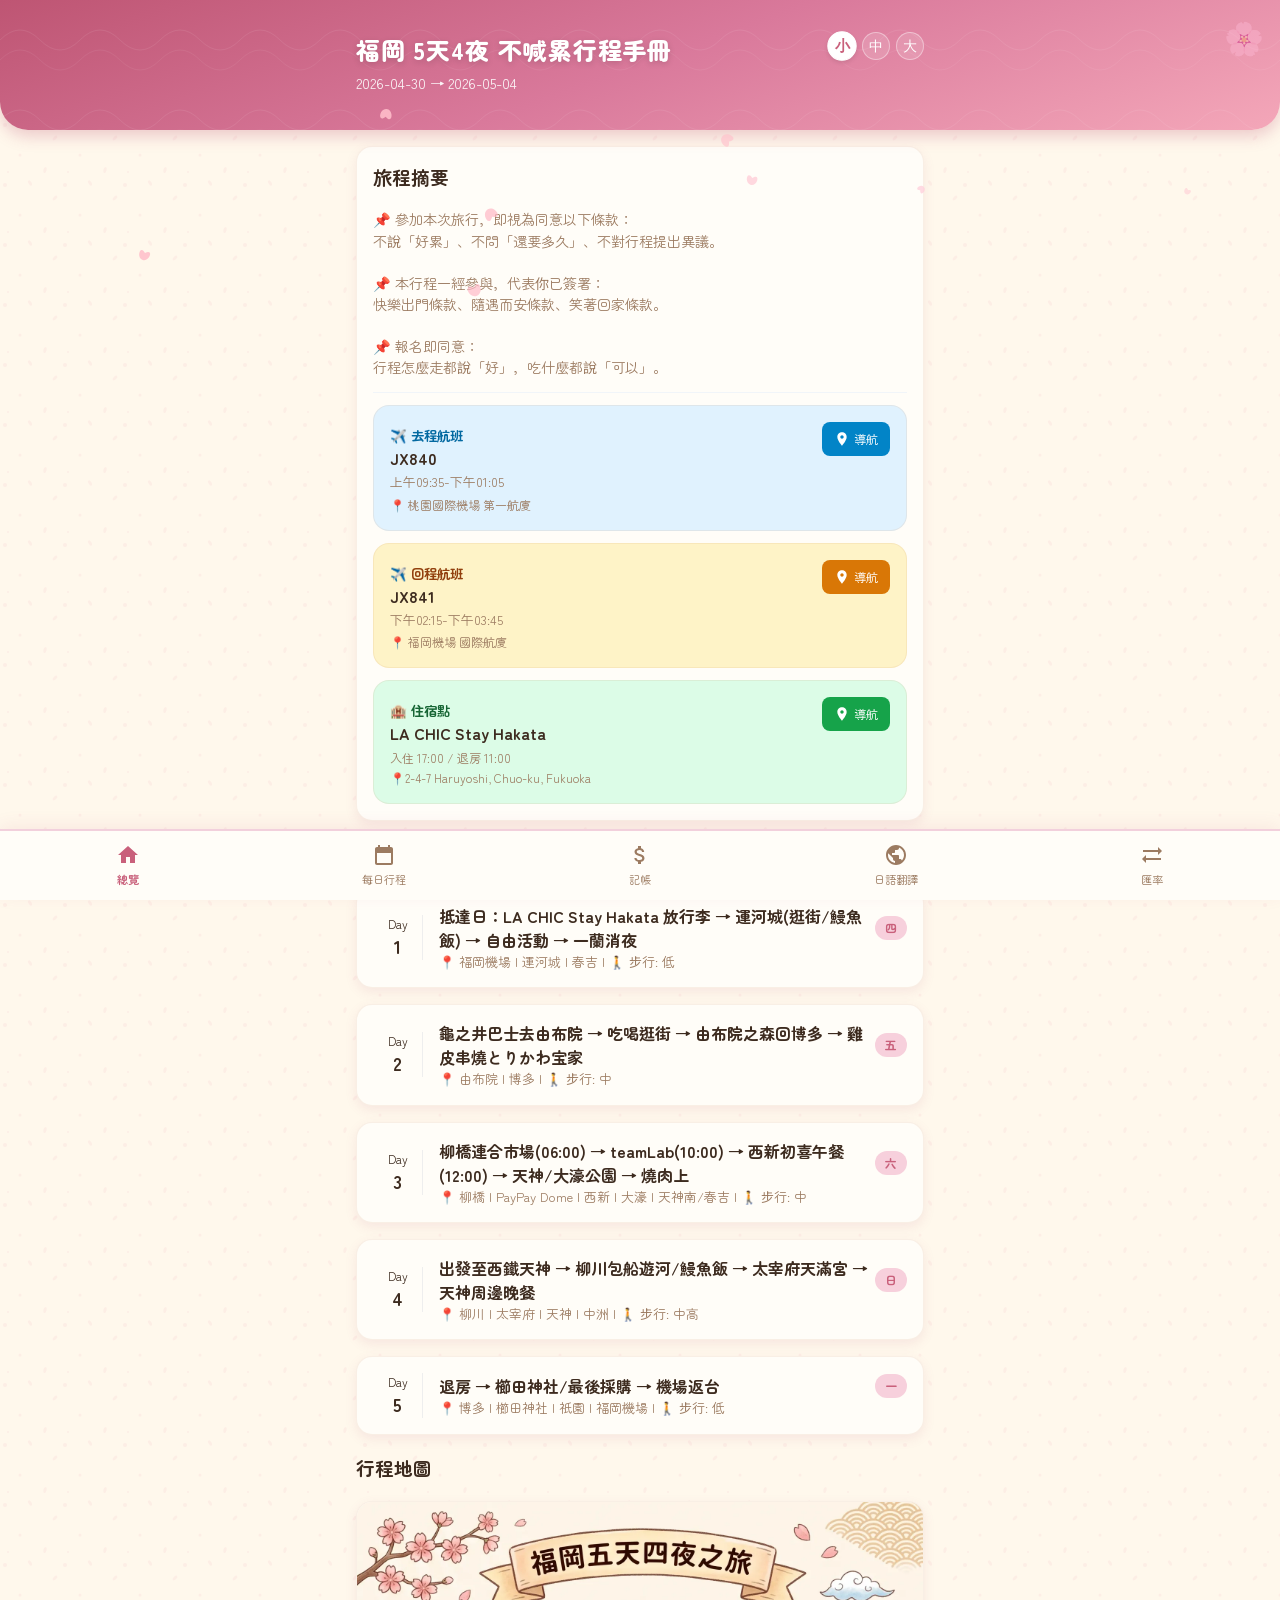
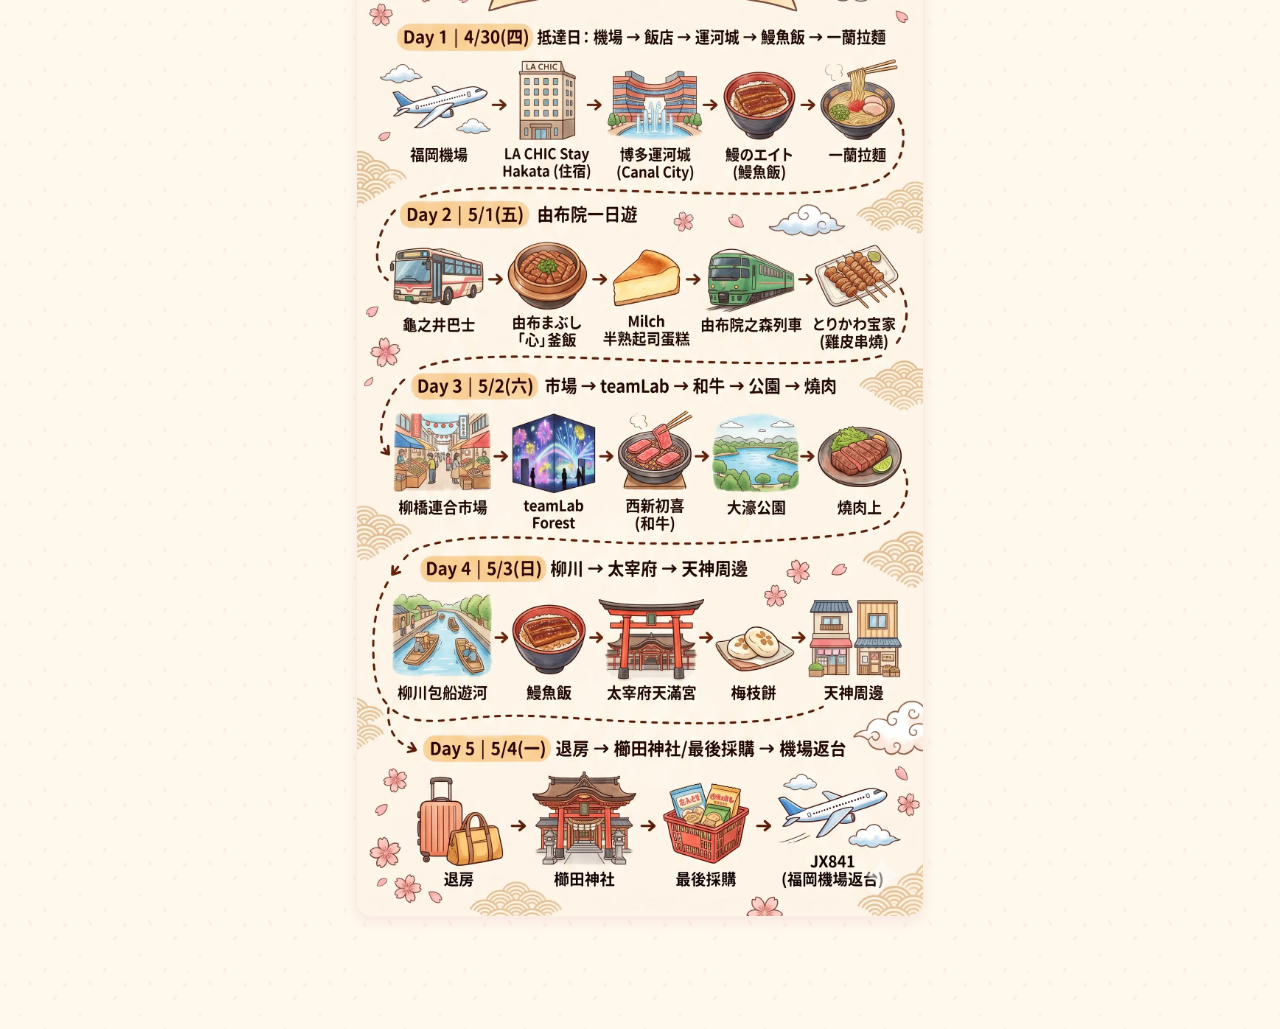
==== commit 36e27123: "feat: convert tripmap to webp to save bandwidth" ====
--- a/index.html
+++ b/index.html
@@ -95,7 +95,7 @@
         <h3>行程地圖</h3>
         <div class="card" style="padding: 0; overflow: hidden">
           <img
-            src="tripmap.png"
+            src="tripmap.webp"
             loading="lazy"
             decoding="async"
             style="width: 100%; display: block"
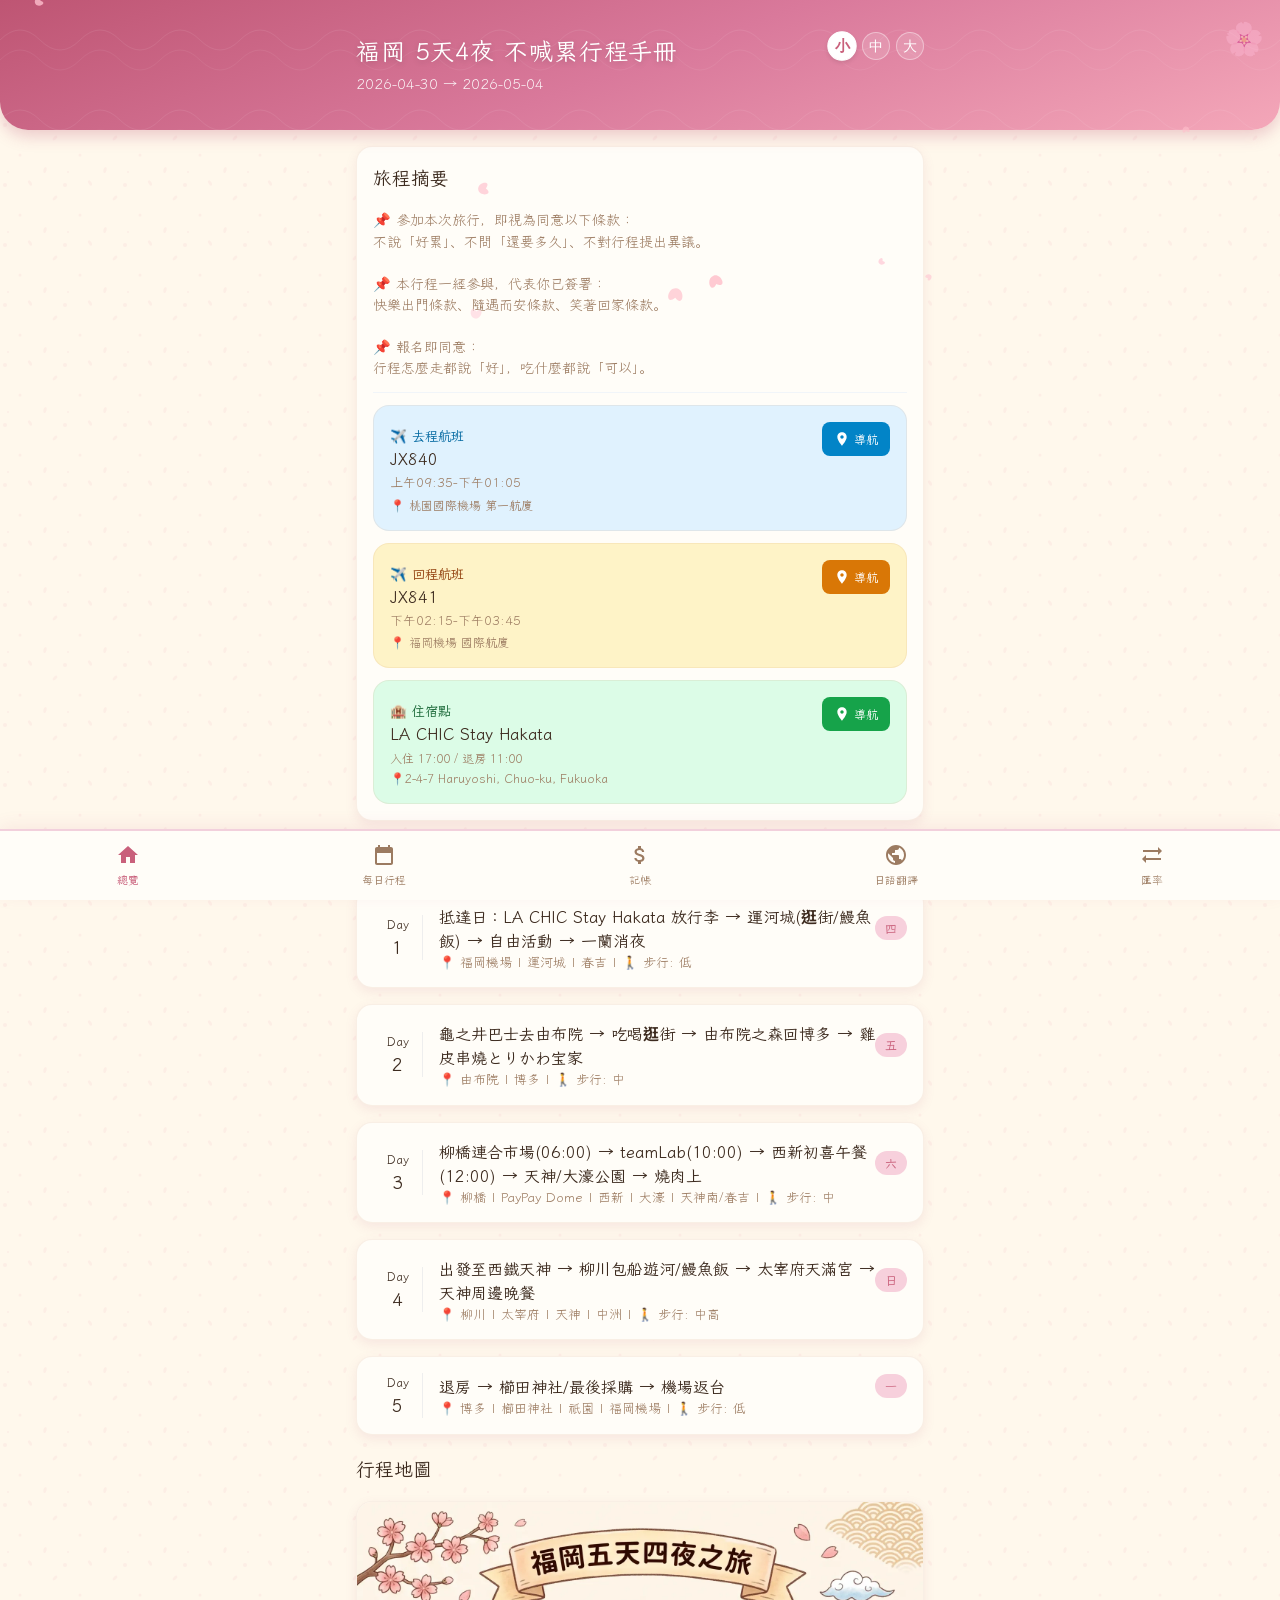
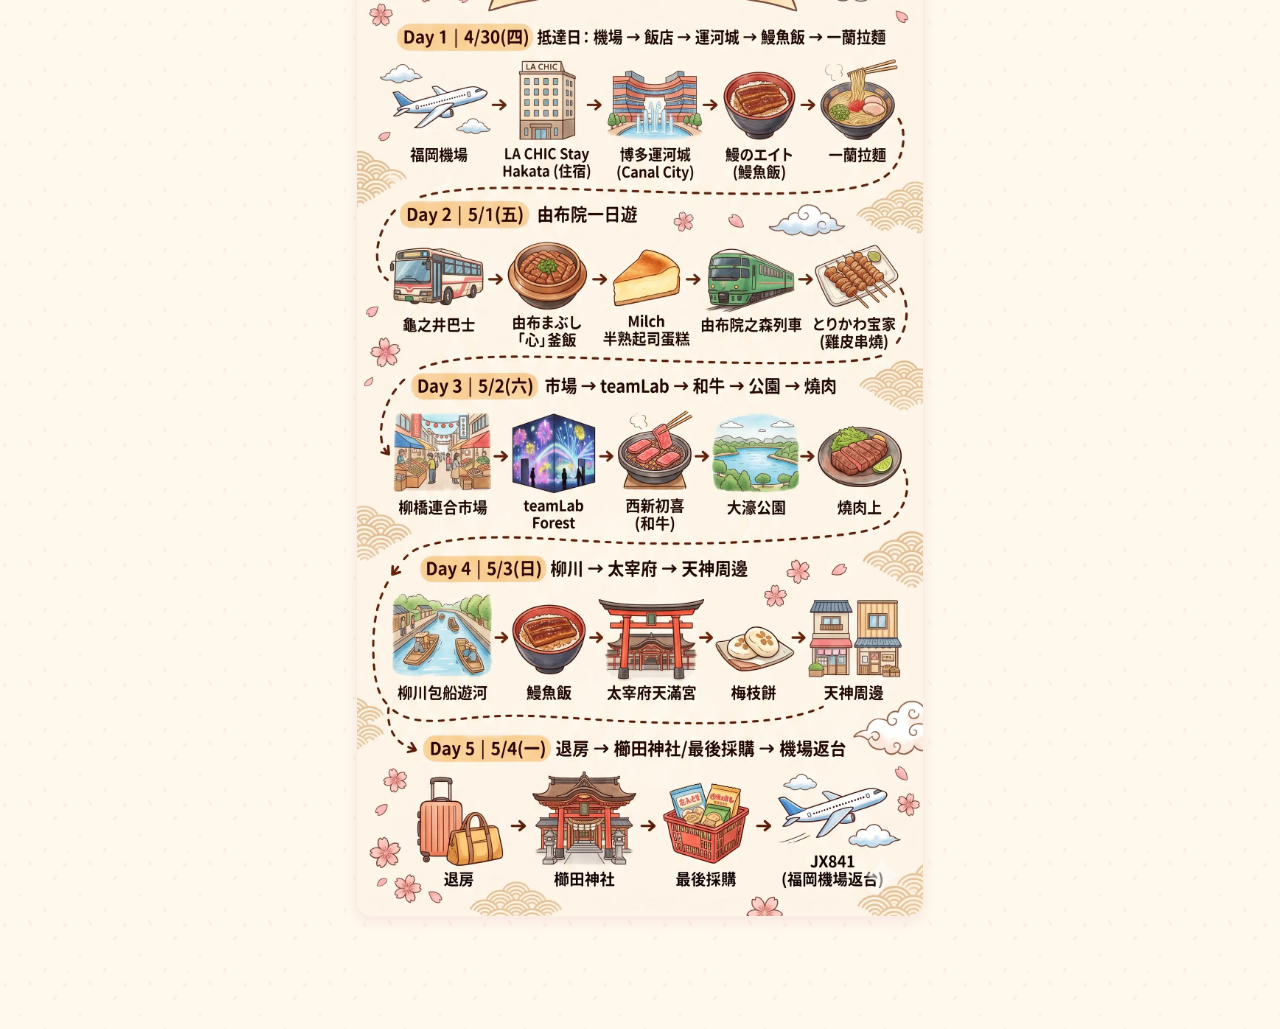
==== commit 6835300e: "style: change default font to Klee One for a better journal look" ====
--- a/index.html
+++ b/index.html
@@ -16,7 +16,7 @@
     />
     <link rel="preconnect" href="https://fonts.googleapis.com" />
     <link rel="preconnect" href="https://fonts.gstatic.com" crossorigin />
-    <link href="https://fonts.googleapis.com/css2?family=Zen+Maru+Gothic:wght@400;500;700&family=Noto+Sans+TC:wght@400;500;700;800&display=swap" rel="stylesheet" />
+    <link href="https://fonts.googleapis.com/css2?family=Klee+One:wght@400;600&family=Zen+Maru+Gothic:wght@400;500;700&family=Noto+Sans+TC:wght@400;500;700;800&display=swap" rel="stylesheet" />
     <link rel="manifest" href="./manifest.json" />
     <link rel="stylesheet" href="./css/style.css" />
     <title>不喊累旅行社</title>
--- a/css/style.css
+++ b/css/style.css
@@ -21,6 +21,7 @@
 
 body {
   font-family:
+    "Klee One",
     "Zen Maru Gothic",
     "Noto Sans TC",
     "PingFang TC",
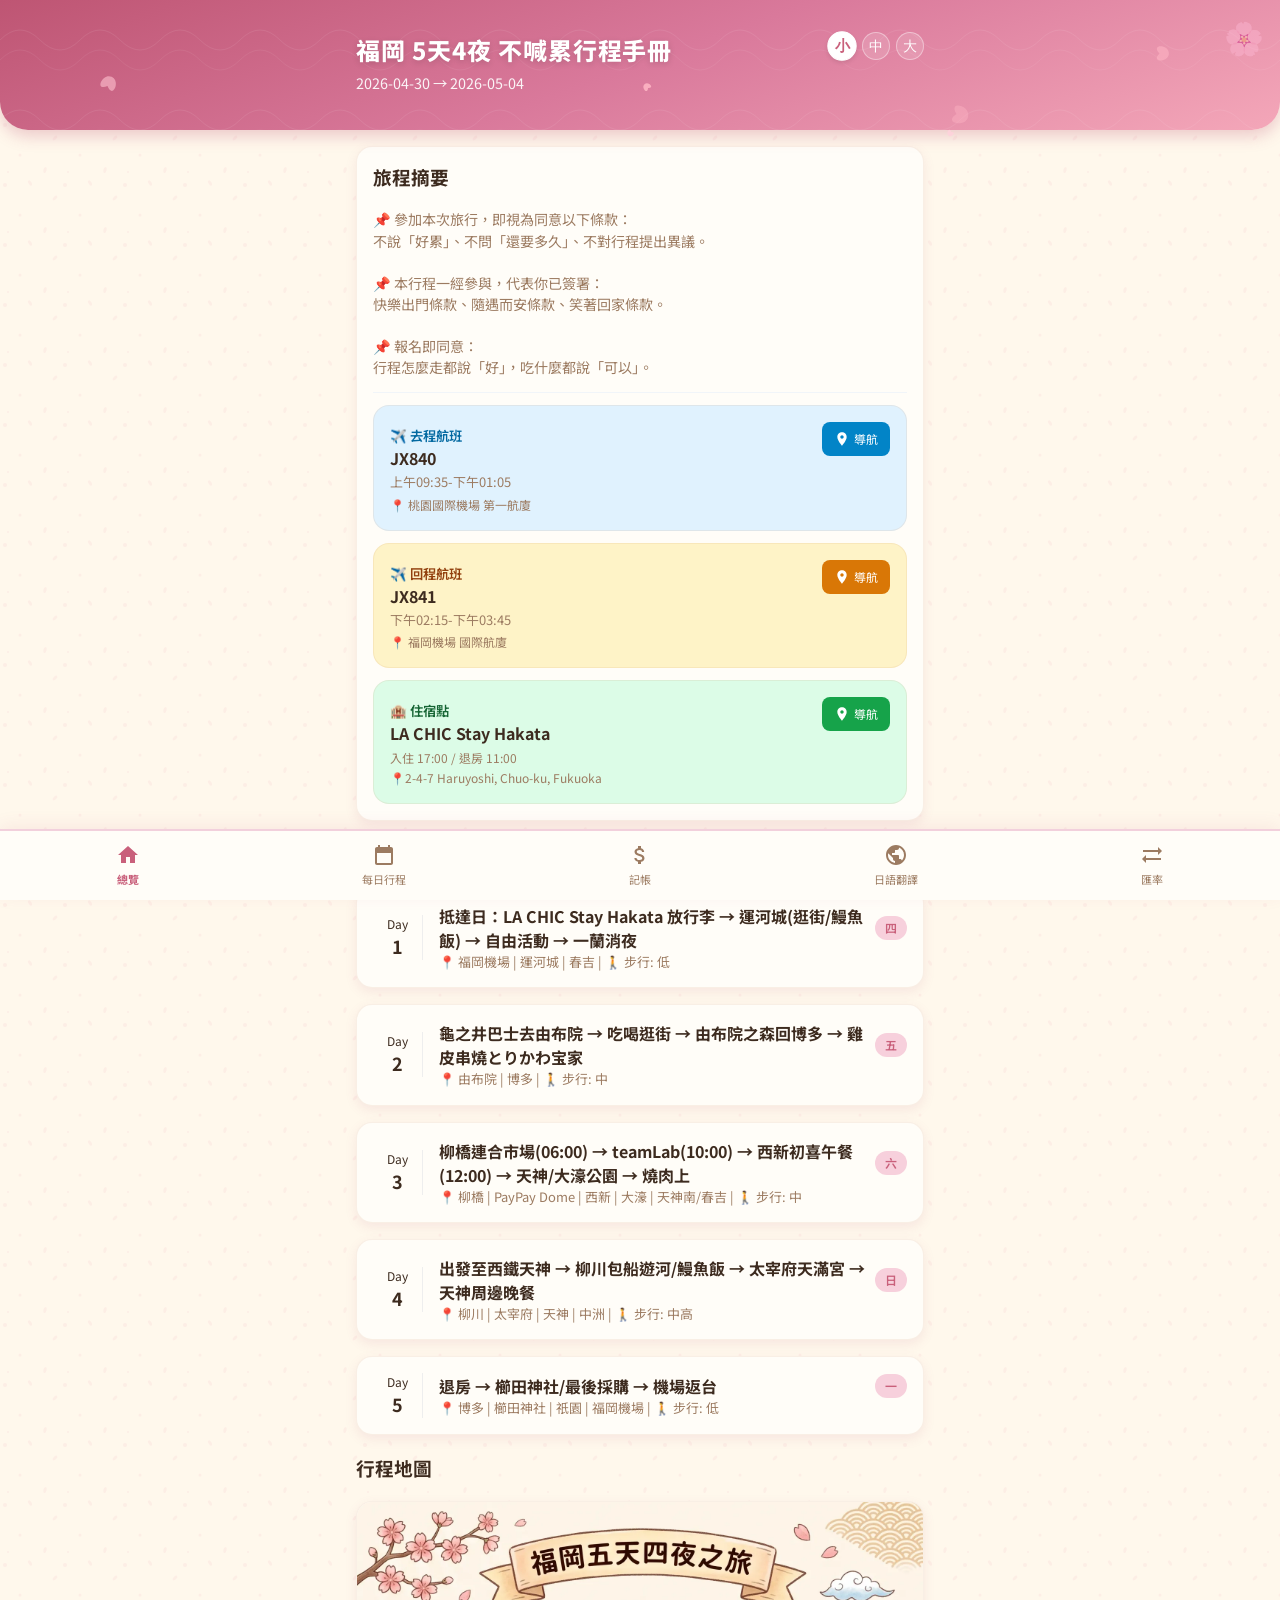
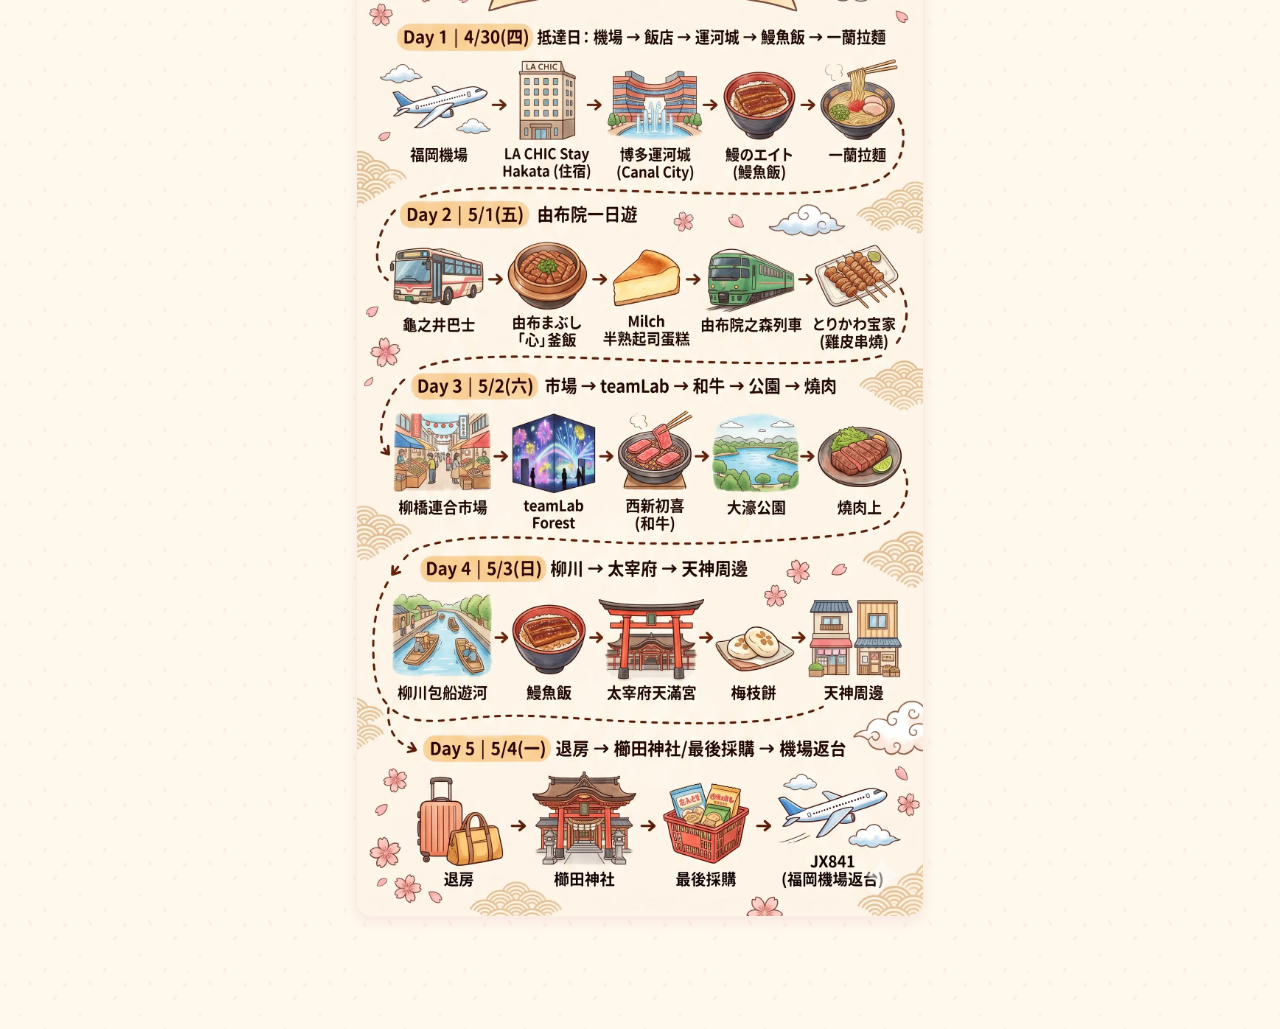
==== commit be505fdc: "style: format index.html and revert to Noto Sans TC" ====
--- a/index.html
+++ b/index.html
@@ -16,7 +16,10 @@
     />
     <link rel="preconnect" href="https://fonts.googleapis.com" />
     <link rel="preconnect" href="https://fonts.gstatic.com" crossorigin />
-    <link href="https://fonts.googleapis.com/css2?family=Klee+One:wght@400;600&family=Zen+Maru+Gothic:wght@400;500;700&family=Noto+Sans+TC:wght@400;500;700;800&display=swap" rel="stylesheet" />
+    <link
+      href="https://fonts.googleapis.com/css2?family=Noto+Sans+TC:wght@100..900&display=swap"
+      rel="stylesheet"
+    />
     <link rel="manifest" href="./manifest.json" />
     <link rel="stylesheet" href="./css/style.css" />
     <title>不喊累旅行社</title>
@@ -48,10 +51,17 @@
 
     <!-- Header -->
     <header id="header-ui">
-      <div class="container" style="display: flex; justify-content: space-between; align-items: flex-start;">
+      <div
+        class="container"
+        style="
+          display: flex;
+          justify-content: space-between;
+          align-items: flex-start;
+        "
+      >
         <div>
           <h1 id="trip-title">載入中...</h1>
-          <p id="trip-dates" style="margin-bottom: 0;">--</p>
+          <p id="trip-dates" style="margin-bottom: 0">--</p>
         </div>
         <div class="font-control">
           <button
@@ -557,7 +567,7 @@
 
         <h3 style="margin-top: 24px">🏷️ 購物優惠券</h3>
         <div class="card">
-          <div style="display: flex; gap: 8px; margin-bottom: 16px;">
+          <div style="display: flex; gap: 8px; margin-bottom: 16px">
             <input
               id="coupon-filter"
               placeholder="🔍 搜尋優惠券 (例如: 藥妝)"
@@ -586,9 +596,18 @@
             margin-bottom: 12px;
           "
         >
-          <div style="display: flex; flex-direction: column;">
+          <div style="display: flex; flex-direction: column">
             <h3 style="margin: 0">💰 旅途記帳</h3>
-            <div id="expense-rate-display" style="font-size: 0.75em; color: var(--text-light); margin-top: 4px;">目前匯率：1 JPY = 0.22 TWD</div>
+            <div
+              id="expense-rate-display"
+              style="
+                font-size: 0.75em;
+                color: var(--text-light);
+                margin-top: 4px;
+              "
+            >
+              目前匯率：1 JPY = 0.22 TWD
+            </div>
           </div>
           <div style="display: flex; align-items: center; gap: 8px">
             <span id="firebase-status-badge" class="firebase-status offline"
@@ -611,7 +630,9 @@
             <div class="expense-summary-val-jpy">¥0</div>
             <div class="expense-summary-val-twd">NT$0</div>
           </div>
-          <div style="width: 1px; background: #E8C9B8; opacity: 0.5; margin: 4px 0;"></div>
+          <div
+            style="width: 1px; background: #e8c9b8; opacity: 0.5; margin: 4px 0"
+          ></div>
           <div class="expense-summary-item">
             <div class="label">人均花費</div>
             <div class="expense-summary-val-jpy">¥0</div>
@@ -619,23 +640,64 @@
           </div>
         </div>
 
-
         <!-- Settlement -->
-        <div class="between" style="margin: 16px 0 8px;">
-          <div class="expense-section-title" style="margin: 0; cursor: pointer;" onclick="toggleSettlementView()">
+        <div class="between" style="margin: 16px 0 8px">
+          <div
+            class="expense-section-title"
+            style="margin: 0; cursor: pointer"
+            onclick="toggleSettlementView()"
+          >
             <span>💸 結清建議</span>
-            <span id="settlement-toggle-icon" style="font-size:1.2em; margin-left: 4px;">🔽</span>
-          </div>
-          <button class="btn" style="padding: 4px 10px; font-size: 0.8em; background: white; border: 1.5px solid #E8C9B8; color: var(--text-light);" onclick="openSettlementDetails()">🔍 核對明細</button>
+            <span
+              id="settlement-toggle-icon"
+              style="font-size: 1.2em; margin-left: 4px"
+              >🔽</span
+            >
+          </div>
+          <button
+            class="btn"
+            style="
+              padding: 4px 10px;
+              font-size: 0.8em;
+              background: white;
+              border: 1.5px solid #e8c9b8;
+              color: var(--text-light);
+            "
+            onclick="openSettlementDetails()"
+          >
+            🔍 核對明細
+          </button>
         </div>
         <div
           id="expense-settlement-container"
           class="card"
           style="padding: 12px"
         >
-          <div class="selector-group" style="display: flex; width: 100%; margin-bottom: 12px; box-sizing: border-box;">
-             <button id="btn-settle-pairwise" class="selector-btn active" style="flex: 1" onclick="setSettleMode('pairwise')">兩兩結算 (直覺)</button>
-             <button id="btn-settle-global" class="selector-btn" style="flex: 1" onclick="setSettleMode('global')">最少筆數 (統籌)</button>
+          <div
+            class="selector-group"
+            style="
+              display: flex;
+              width: 100%;
+              margin-bottom: 12px;
+              box-sizing: border-box;
+            "
+          >
+            <button
+              id="btn-settle-pairwise"
+              class="selector-btn active"
+              style="flex: 1"
+              onclick="setSettleMode('pairwise')"
+            >
+              兩兩結算 (直覺)
+            </button>
+            <button
+              id="btn-settle-global"
+              class="selector-btn"
+              style="flex: 1"
+              onclick="setSettleMode('global')"
+            >
+              最少筆數 (統籌)
+            </button>
           </div>
           <div id="expense-settlement-list">
             <div style="color: var(--text-light); font-size: 0.88em">
@@ -669,7 +731,11 @@
         </svg>
         每日行程
       </a>
-      <a class="nav-item" onclick="switchTab('lists', this)" style="display: none">
+      <a
+        class="nav-item"
+        onclick="switchTab('lists', this)"
+        style="display: none"
+      >
         <svg viewBox="0 0 24 24" class="icon">
           <path d="M4 6h16v2H4zm0 5h16v2H4zm0 5h16v2H4z" />
         </svg>
@@ -697,7 +763,11 @@
         </svg>
         匯率
       </a>
-      <a class="nav-item" onclick="switchTab('checklist', this)" style="display: none">
+      <a
+        class="nav-item"
+        onclick="switchTab('checklist', this)"
+        style="display: none"
+      >
         <svg viewBox="0 0 24 24" class="icon">
           <path d="M9 16.17L4.83 12l-1.42 1.41L9 19 21 7l-1.41-1.41z" />
         </svg>
@@ -706,14 +776,49 @@
     </nav>
 
     <!-- Settlement Details Modal -->
-    <div id="settlement-details-modal" class="expense-modal-overlay hidden" onclick="if (event.target === this) closeSettlementDetails();">
-      <div class="expense-modal" style="max-height: 80vh; display: flex; flex-direction: column;">
-        <div style="display: flex; justify-content: space-between; align-items: center; margin-bottom: 16px;">
-           <h3 style="margin: 0;">🔍 個人帳本明細</h3>
-           <span style="font-size: 1.5em; cursor: pointer; color: var(--text-light); line-height: 1;" onclick="closeSettlementDetails()">&times;</span>
-        </div>
-        <p style="font-size: 0.85em; color: var(--text-light); margin-top: 0; margin-bottom: 12px;">此列表僅計算尚未結清之項目。淨資產大於零代表他人需還款給您。</p>
-        <div id="settlement-details-list" style="overflow-y: auto; flex: 1;"></div>
+    <div
+      id="settlement-details-modal"
+      class="expense-modal-overlay hidden"
+      onclick="if (event.target === this) closeSettlementDetails();"
+    >
+      <div
+        class="expense-modal"
+        style="max-height: 80vh; display: flex; flex-direction: column"
+      >
+        <div
+          style="
+            display: flex;
+            justify-content: space-between;
+            align-items: center;
+            margin-bottom: 16px;
+          "
+        >
+          <h3 style="margin: 0">🔍 個人帳本明細</h3>
+          <span
+            style="
+              font-size: 1.5em;
+              cursor: pointer;
+              color: var(--text-light);
+              line-height: 1;
+            "
+            onclick="closeSettlementDetails()"
+            >&times;</span
+          >
+        </div>
+        <p
+          style="
+            font-size: 0.85em;
+            color: var(--text-light);
+            margin-top: 0;
+            margin-bottom: 12px;
+          "
+        >
+          此列表僅計算尚未結清之項目。淨資產大於零代表他人需還款給您。
+        </p>
+        <div
+          id="settlement-details-list"
+          style="overflow-y: auto; flex: 1"
+        ></div>
       </div>
     </div>
 
@@ -739,14 +844,42 @@
         <div class="expense-form-group">
           <label>金額</label>
           <div style="display: flex; gap: 8px; align-items: center">
-            <div style="flex:1">
-              <div style="font-size:0.8em; color:var(--text-light); margin-bottom:4px">日幣 (JPY)</div>
-              <input type="number" id="exp-amount-jpy" inputmode="decimal" placeholder="¥0" min="0" />
+            <div style="flex: 1">
+              <div
+                style="
+                  font-size: 0.8em;
+                  color: var(--text-light);
+                  margin-bottom: 4px;
+                "
+              >
+                日幣 (JPY)
+              </div>
+              <input
+                type="number"
+                id="exp-amount-jpy"
+                inputmode="decimal"
+                placeholder="¥0"
+                min="0"
+              />
             </div>
-            <div style="color:var(--text-light); padding-top:16px">⇌</div>
-            <div style="flex:1">
-              <div style="font-size:0.8em; color:var(--text-light); margin-bottom:4px">台幣 (TWD)</div>
-              <input type="number" id="exp-amount-twd" inputmode="decimal" placeholder="NT$0" min="0" />
+            <div style="color: var(--text-light); padding-top: 16px">⇌</div>
+            <div style="flex: 1">
+              <div
+                style="
+                  font-size: 0.8em;
+                  color: var(--text-light);
+                  margin-bottom: 4px;
+                "
+              >
+                台幣 (TWD)
+              </div>
+              <input
+                type="number"
+                id="exp-amount-twd"
+                inputmode="decimal"
+                placeholder="NT$0"
+                min="0"
+              />
             </div>
           </div>
         </div>
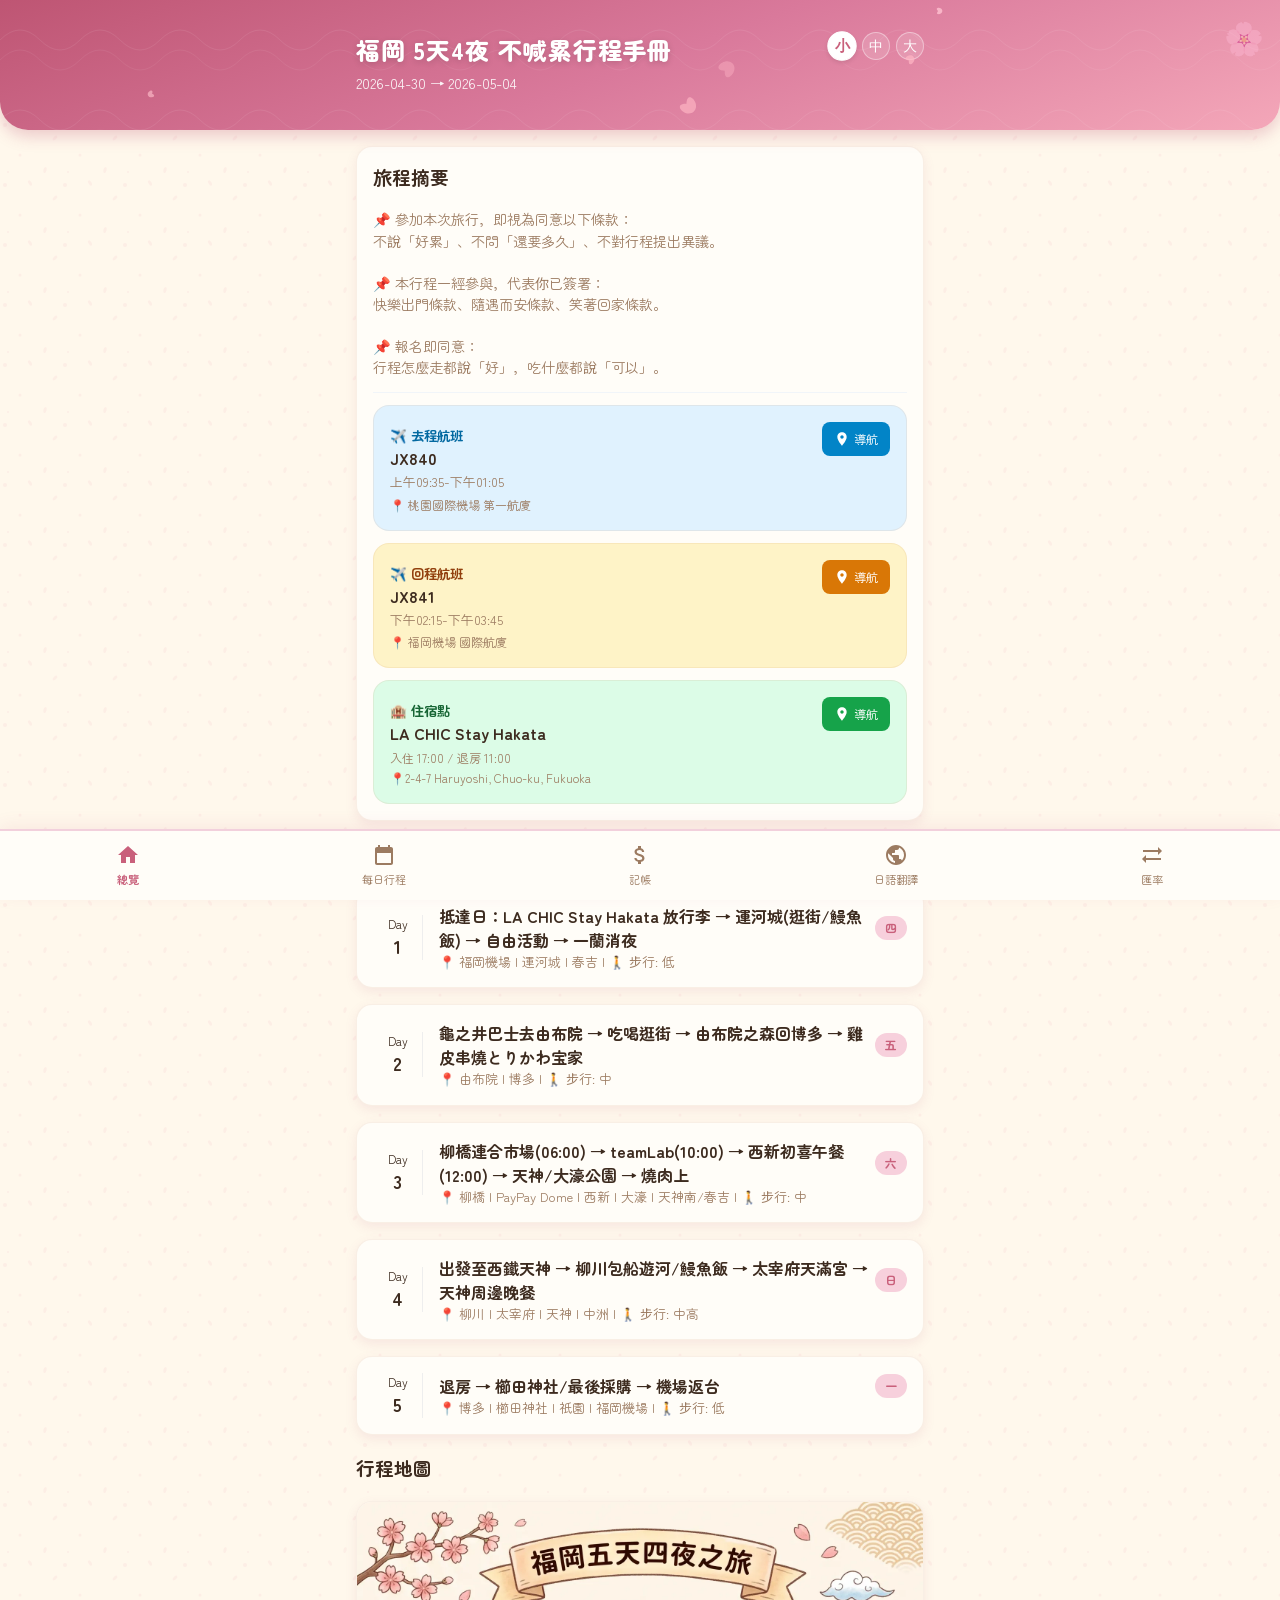
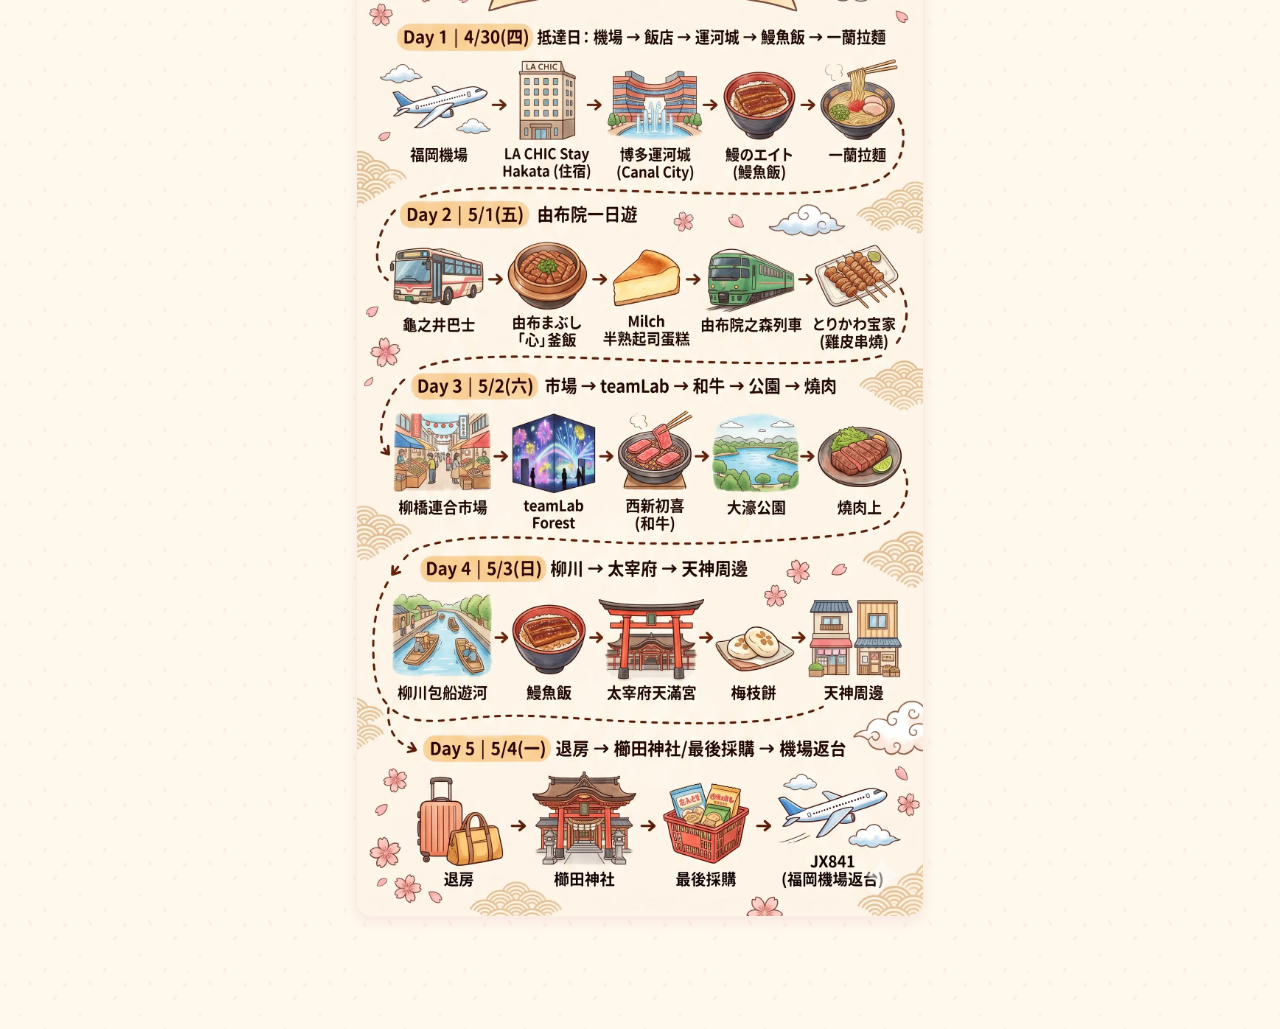
==== commit f2a38af9: "style: revert font family switching and keep Zen Maru Gothic" ====
--- a/index.html
+++ b/index.html
@@ -17,7 +17,7 @@
     <link rel="preconnect" href="https://fonts.googleapis.com" />
     <link rel="preconnect" href="https://fonts.gstatic.com" crossorigin />
     <link
-      href="https://fonts.googleapis.com/css2?family=Noto+Sans+TC:wght@100..900&display=swap"
+      href="https://fonts.googleapis.com/css2?family=Klee+One:wght@400;600&family=Zen+Maru+Gothic:wght@400;700;900&family=Noto+Sans+TC:wght@100..900&display=swap"
       rel="stylesheet"
     />
     <link rel="manifest" href="./manifest.json" />
@@ -78,7 +78,7 @@
           <button
             onclick="setFontSize('xlarge')"
             id="font-xlarge"
-            title="超大字體"
+            title="特大字體"
           >
             大
           </button>
--- a/css/style.css
+++ b/css/style.css
@@ -21,7 +21,6 @@
 
 body {
   font-family:
-    "Klee One",
     "Zen Maru Gothic",
     "Noto Sans TC",
     "PingFang TC",
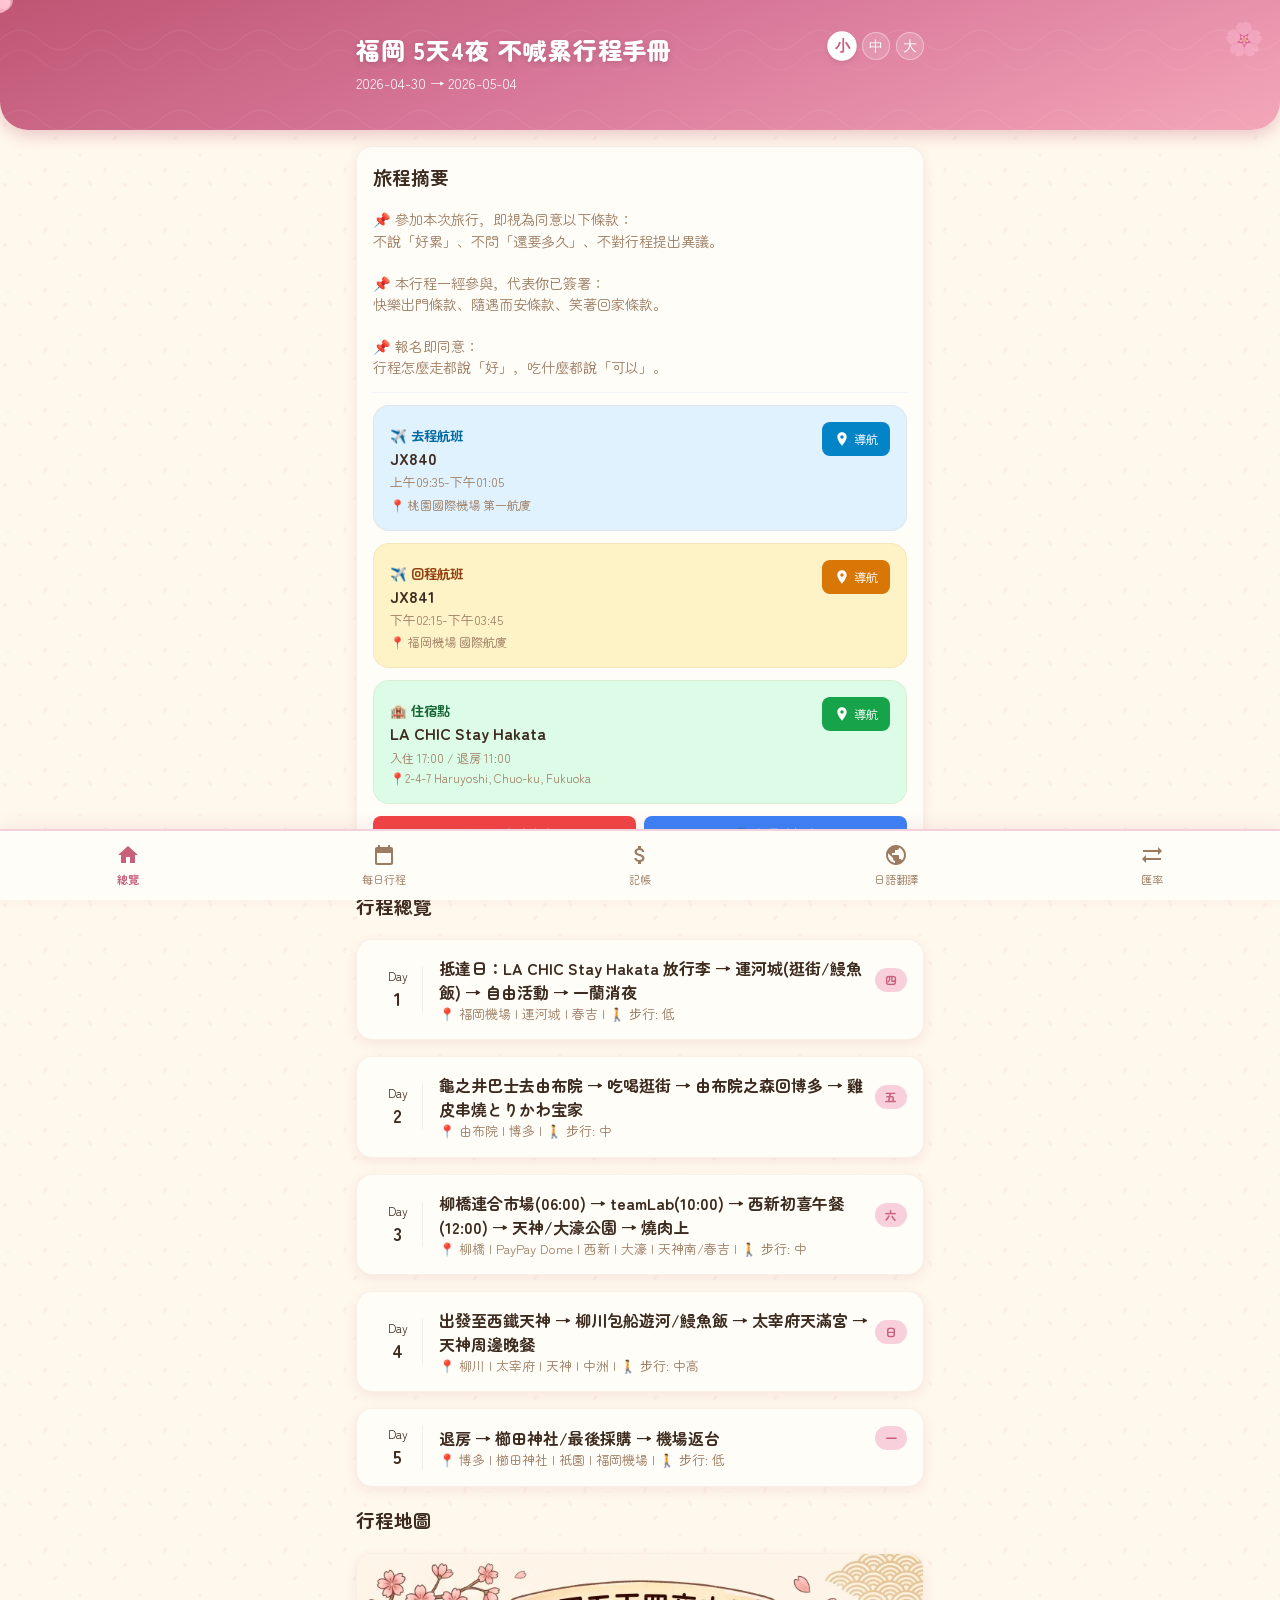
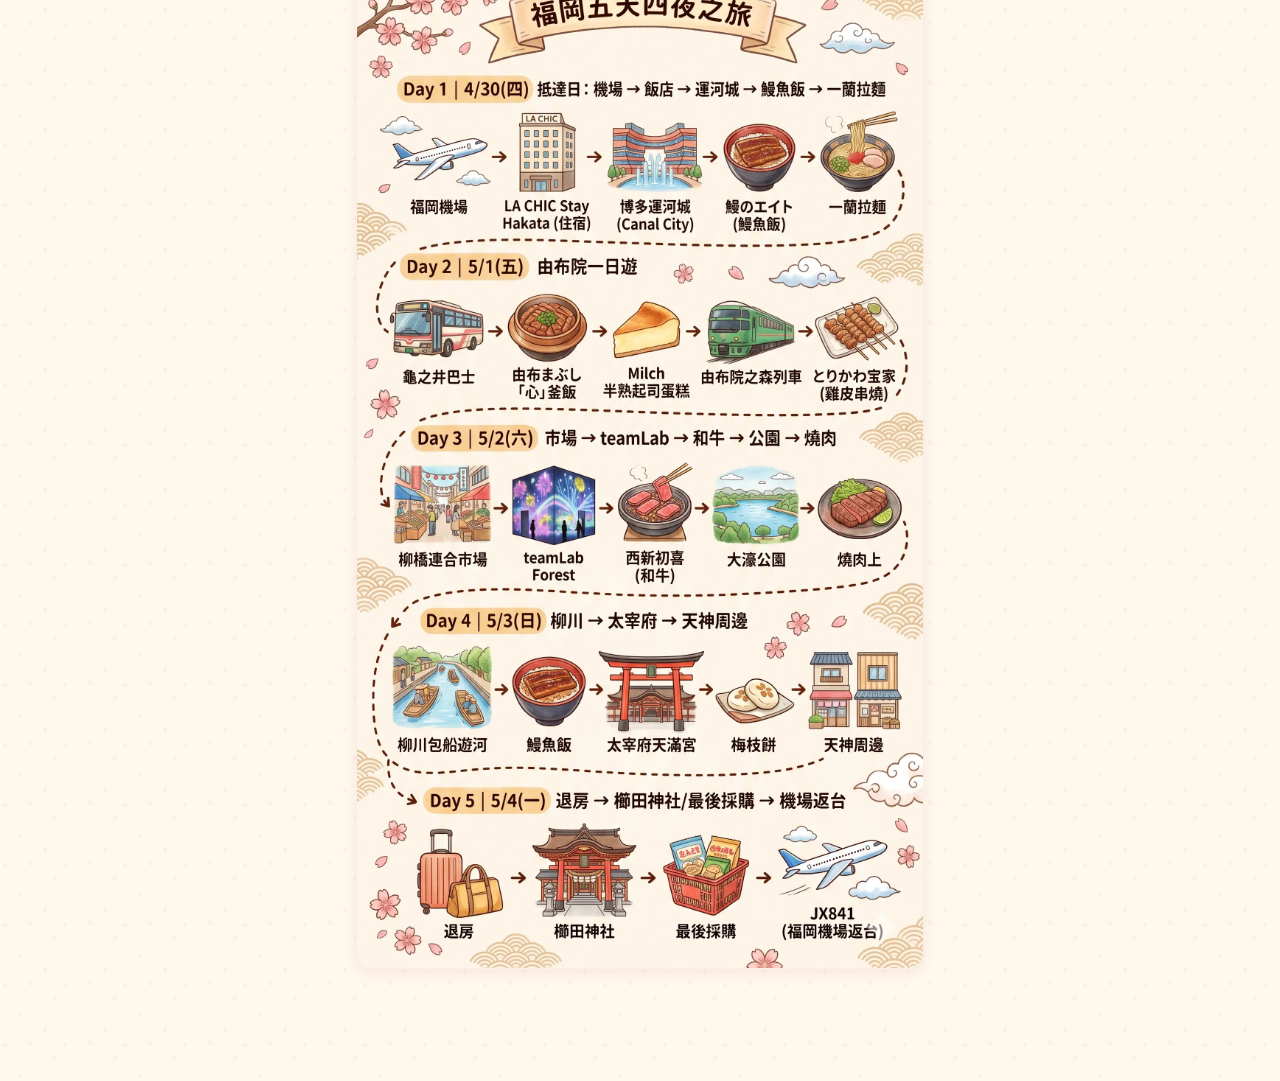
==== commit 0ec919c8: "feat: 新增緊急求助指南、專屬交通時刻表與退稅湊單計算機 - 新增緊急求助指南彈出視窗，包含台北駐日經濟文化辦事處聯絡方式、護照遺失步驟與實用日語發音。 - 新增專屬交通時刻表，支援離線查看由布院" ====
--- a/index.html
+++ b/index.html
@@ -99,6 +99,10 @@
             style="border: 0; border-top: 1px solid #f1f5f9; margin: 12px 0"
           />
           <div id="summary-cards"></div>
+          <div style="display: flex; gap: 8px; margin-top: 12px;">
+            <button class="btn btn-primary" style="flex: 1; padding: 10px; background-color: #ef4444;" onclick="openEmergencyModal()">🚨 緊急求助指南</button>
+            <button class="btn btn-primary" style="flex: 1; padding: 10px; background-color: #3b82f6;" onclick="openTimetableModal()">🚆 交通時刻表</button>
+          </div>
         </div>
         <h3>行程總覽</h3>
         <div id="overview-list"></div>
@@ -130,7 +134,7 @@
               方案 B
             </button>
           </div>
-          <!-- Removed mentaiko toggle button -->
+          <button class="btn" style="padding: 6px 12px; font-size: 0.9em; background: #e0f2fe; color: #0369a1;" onclick="openTimetableModal()">🚆 時刻表</button>
         </div>
         <div id="day-detail-content" class="timeline"></div>
       </div>
@@ -563,6 +567,57 @@
               ¥10,000
             </button>
           </div>
+        </div> <!-- Close Exchange Rate Card -->
+
+        <h3 style="margin-top: 24px">🧾 退稅湊單計算機 (舊制)</h3>
+        <div class="card" style="margin-bottom: 24px;">
+          <p style="font-size: 0.85em; color: var(--text-light); margin-top: 0;">
+            2026年5月適用舊制：單店未稅滿 5,000 日圓可現場免稅。<br>
+            <small>*消耗品(藥妝/食品)需密封不可拆；一般物品不限。</small>
+          </p>
+          
+          <div id="taxfree-items" style="display: flex; flex-direction: column; gap: 8px; margin-bottom: 12px;">
+            <!-- Items added here -->
+          </div>
+          
+          <div style="display: flex; flex-direction: column; gap: 8px; margin-bottom: 16px;">
+            <input type="text" id="taxfree-name" placeholder="商品名稱 (選填，預設：商品1)" style="width: 100%; padding: 10px; border: 1px solid #e2e8f0; border-radius: 8px;" />
+            <div style="display: flex; gap: 8px;">
+              <input type="number" id="taxfree-input" inputmode="decimal" placeholder="輸入金額" style="flex: 1; padding: 10px; border: 1px solid #e2e8f0; border-radius: 8px;" />
+              <select id="taxfree-type" style="padding: 10px; border: 1px solid #e2e8f0; border-radius: 8px; width: 90px;">
+                <option value="taxed">含稅價</option>
+                <option value="untaxed">未稅價</option>
+              </select>
+              <button class="btn btn-primary" onclick="addTaxFreeItem()" style="padding: 10px 16px;">加入</button>
+            </div>
+          </div>
+
+          <div style="background: #f1f5f9; padding: 12px; border-radius: 8px;">
+            <div class="between" style="margin-bottom: 8px;">
+              <span style="font-weight: bold;">未稅總額</span>
+              <span id="taxfree-total" style="font-size: 1.2em; font-weight: bold;">¥0</span>
+            </div>
+            
+            <div style="background: #e2e8f0; height: 8px; border-radius: 4px; overflow: hidden; margin-bottom: 8px;">
+              <div id="taxfree-progress" style="background: #ef4444; height: 100%; width: 0%; transition: width 0.3s, background 0.3s;"></div>
+            </div>
+            
+            <div class="between" style="font-size: 0.85em;">
+              <span id="taxfree-status" style="color: #ef4444;">還差 ¥5000 免稅</span>
+              <span>門檻 ¥5000</span>
+            </div>
+          </div>
+          
+          <div id="taxfree-result" class="hidden" style="margin-top: 12px; padding-top: 12px; border-top: 1px dashed #cbd5e1;">
+            <div class="between" style="color: #10b981; font-weight: bold;">
+              <span>✅ 達標！免稅後實付：</span>
+              <span id="taxfree-final-jpy" style="font-size: 1.2em;">¥0</span>
+            </div>
+            <div style="text-align: right; font-size: 0.85em; color: var(--text-light); margin-top: 4px;">
+              約合 <span id="taxfree-final-twd">NT$0</span>
+            </div>
+          </div>
+          <button class="btn" style="width: 100%; margin-top: 12px;" onclick="clearTaxFreeItems()">清空重算</button>
         </div>
 
         <h3 style="margin-top: 24px">🏷️ 購物優惠券</h3>
@@ -783,7 +838,7 @@
     >
       <div
         class="expense-modal"
-        style="max-height: 80vh; display: flex; flex-direction: column"
+        style="max-height: 80vh; overflow: hidden; display: flex; flex-direction: column"
       >
         <div
           style="
@@ -791,6 +846,7 @@
             justify-content: space-between;
             align-items: center;
             margin-bottom: 16px;
+            flex-shrink: 0;
           "
         >
           <h3 style="margin: 0">🔍 個人帳本明細</h3>
@@ -811,13 +867,14 @@
             color: var(--text-light);
             margin-top: 0;
             margin-bottom: 12px;
+            flex-shrink: 0;
           "
         >
           此列表僅計算尚未結清之項目。淨資產大於零代表他人需還款給您。
         </p>
         <div
           id="settlement-details-list"
-          style="overflow-y: auto; flex: 1"
+          style="overflow-y: auto; flex: 1; padding-right: 8px;"
         ></div>
       </div>
     </div>
@@ -828,78 +885,80 @@
       class="expense-modal-overlay hidden"
       onclick="if (event.target === this) closeExpenseModal();"
     >
-      <div class="expense-modal">
-        <h3>＋ 新增消費</h3>
-
-        <div class="expense-form-group">
-          <label>日期</label>
-          <input type="date" id="exp-date" />
-        </div>
-
-        <div class="expense-form-group">
-          <label>消費說明</label>
-          <input type="text" id="exp-desc" placeholder="例：午餐 由布まぶし" />
-        </div>
-
-        <div class="expense-form-group">
-          <label>金額</label>
-          <div style="display: flex; gap: 8px; align-items: center">
-            <div style="flex: 1">
-              <div
-                style="
-                  font-size: 0.8em;
-                  color: var(--text-light);
-                  margin-bottom: 4px;
-                "
-              >
-                日幣 (JPY)
+      <div class="expense-modal" style="max-height: 85vh; overflow: hidden; display: flex; flex-direction: column;">
+        <h3 style="flex-shrink: 0;">＋ 新增消費</h3>
+
+        <div style="overflow-y: auto; flex: 1; padding-right: 8px;">
+          <div class="expense-form-group">
+            <label>日期</label>
+            <input type="date" id="exp-date" />
+          </div>
+
+          <div class="expense-form-group">
+            <label>消費說明</label>
+            <input type="text" id="exp-desc" placeholder="例：午餐 由布まぶし" />
+          </div>
+
+          <div class="expense-form-group">
+            <label>金額</label>
+            <div style="display: flex; gap: 8px; align-items: center">
+              <div style="flex: 1">
+                <div
+                  style="
+                    font-size: 0.8em;
+                    color: var(--text-light);
+                    margin-bottom: 4px;
+                  "
+                >
+                  日幣 (JPY)
+                </div>
+                <input
+                  type="number"
+                  id="exp-amount-jpy"
+                  inputmode="decimal"
+                  placeholder="¥0"
+                  min="0"
+                />
               </div>
-              <input
-                type="number"
-                id="exp-amount-jpy"
-                inputmode="decimal"
-                placeholder="¥0"
-                min="0"
-              />
+              <div style="color: var(--text-light); padding-top: 16px">⇌</div>
+              <div style="flex: 1">
+                <div
+                  style="
+                    font-size: 0.8em;
+                    color: var(--text-light);
+                    margin-bottom: 4px;
+                  "
+                >
+                  台幣 (TWD)
+                </div>
+                <input
+                  type="number"
+                  id="exp-amount-twd"
+                  inputmode="decimal"
+                  placeholder="NT$0"
+                  min="0"
+                />
+              </div>
             </div>
-            <div style="color: var(--text-light); padding-top: 16px">⇌</div>
-            <div style="flex: 1">
-              <div
-                style="
-                  font-size: 0.8em;
-                  color: var(--text-light);
-                  margin-bottom: 4px;
-                "
-              >
-                台幣 (TWD)
-              </div>
-              <input
-                type="number"
-                id="exp-amount-twd"
-                inputmode="decimal"
-                placeholder="NT$0"
-                min="0"
-              />
-            </div>
-          </div>
-        </div>
-
-        <div class="expense-form-group">
-          <label>付款人</label>
-          <select id="exp-paid-by"></select>
-        </div>
-
-        <div class="expense-form-group">
-          <label>均攤對象（點選切換）</label>
-          <div class="member-chips" id="exp-split-chips"></div>
-        </div>
-
-        <div class="expense-form-group">
-          <label>類別</label>
-          <div class="category-chips" id="exp-cat-chips"></div>
-        </div>
-
-        <div style="display: flex; gap: 10px; margin-top: 20px">
+          </div>
+
+          <div class="expense-form-group">
+            <label>付款人</label>
+            <select id="exp-paid-by"></select>
+          </div>
+
+          <div class="expense-form-group">
+            <label>均攤對象（點選切換）</label>
+            <div class="member-chips" id="exp-split-chips"></div>
+          </div>
+
+          <div class="expense-form-group">
+            <label>類別</label>
+            <div class="category-chips" id="exp-cat-chips"></div>
+          </div>
+        </div>
+
+        <div style="display: flex; gap: 10px; margin-top: 20px; flex-shrink: 0;">
           <button
             class="btn"
             onclick="closeExpenseModal()"
@@ -926,6 +985,103 @@
     >
       <div class="coupon-modal-close" onclick="closeCouponModal()">&times;</div>
       <img id="coupon-modal-img" src="" alt="Coupon" />
+    </div>
+
+    <!-- Emergency Modal -->
+    <div
+      id="emergency-modal"
+      class="expense-modal-overlay hidden"
+      onclick="if (event.target === this) closeEmergencyModal();"
+    >
+      <div class="expense-modal" style="max-height: 80vh; overflow: hidden; display: flex; flex-direction: column;">
+        <div class="between" style="margin-bottom: 16px; flex-shrink: 0;">
+          <h3 style="margin: 0">🚨 緊急求助指南</h3>
+          <span style="font-size: 1.5em; cursor: pointer; color: var(--text-light); line-height: 1;" onclick="closeEmergencyModal()">&times;</span>
+        </div>
+        
+        <div style="overflow-y: auto; flex: 1; padding-right: 8px;">
+          <h4 style="color: #ef4444; border-bottom: 2px solid #ef4444; padding-bottom: 4px; margin-top: 0;">急難救助聯絡方式</h4>
+          <p><strong>台北駐大阪經濟文化辦事處 福岡分處</strong></p>
+          <p>電話：092-734-2810<br>
+             急難救助行動電話：090-1922-9740<br>
+             (日本境內直撥，專供緊急求助之用)</p>
+
+          <h4 style="color: var(--primary); border-bottom: 2px solid var(--primary); padding-bottom: 4px; margin-top: 16px;">護照遺失處理步驟</h4>
+          <ol style="padding-left: 20px; font-size: 0.9em; line-height: 1.5;">
+            <li>就近至警察署報案，取得「遺失物受理證明書」。</li>
+            <li>準備2吋大頭照2張、身分證件影本。</li>
+            <li>聯繫福岡分處，申請「入國證明書」以供搭機返台。</li>
+          </ol>
+
+          <h4 style="color: #10b981; border-bottom: 2px solid #10b981; padding-bottom: 4px; margin-top: 16px;">急難實用日語 (點擊發音)</h4>
+          <div style="display: flex; flex-direction: column; gap: 8px;" id="emergency-phrases">
+            <button class="btn" style="justify-content: flex-start; text-align: left;" onclick="window.playAudio ? playAudio('パスポートをなくしました。') : null">
+              <div style="font-size: 0.8em; color: var(--text-light);">我護照不見了</div>
+              <div>パスポートをなくしました。<br><small>(Pasupōto o nakushimashita)</small></div>
+            </button>
+            <button class="btn" style="justify-content: flex-start; text-align: left;" onclick="window.playAudio ? playAudio('救急車を呼んでください。') : null">
+              <div style="font-size: 0.8em; color: var(--text-light);">請幫我叫救護車</div>
+              <div>救急車を呼んでください。<br><small>(Kyūkyūsha o yonde kudasai)</small></div>
+            </button>
+            <button class="btn" style="justify-content: flex-start; text-align: left;" onclick="window.playAudio ? playAudio('道に迷いました。ホテルまでお願いできますか？') : null">
+              <div style="font-size: 0.8em; color: var(--text-light);">我迷路了，可以載我到飯店嗎？</div>
+              <div>道に迷いました。ホテルまでお願いできますか？<br><small>(Michi ni mayoimashita. Hoteru made onegai dekimasu ka)</small></div>
+            </button>
+            <button class="btn" style="justify-content: flex-start; text-align: left; border: 2px solid #ef4444; background: #fef2f2;" onclick="window.playAudio ? playAudio('この住所までお願いします。福岡市中央区春吉。LA CHIC Stay Hakata') : null">
+              <div style="font-size: 0.8em; color: #ef4444; font-weight: bold;">🚕 計程車導航卡 (給司機看)</div>
+              <div style="font-size: 1.1em; color: #000;">この住所までお願いします：<br>福岡市中央区春吉2-4-7<br>LA CHIC Stay Hakata</div>
+            </button>
+          </div>
+        </div>
+      </div>
+    </div>
+
+    <!-- Timetable Modal -->
+    <div
+      id="timetable-modal"
+      class="expense-modal-overlay hidden"
+      onclick="if (event.target === this) closeTimetableModal();"
+    >
+      <div class="expense-modal" style="max-height: 80vh; overflow: hidden; display: flex; flex-direction: column;">
+        <div class="between" style="margin-bottom: 16px; flex-shrink: 0;">
+          <h3 style="margin: 0">🚆 專屬交通時刻表</h3>
+          <span style="font-size: 1.5em; cursor: pointer; color: var(--text-light); line-height: 1;" onclick="closeTimetableModal()">&times;</span>
+        </div>
+        
+        <div style="overflow-y: auto; flex: 1; padding-right: 8px;">
+          <p style="font-size: 0.85em; color: var(--text-light); margin-top: 0;">支援離線查看，提供本次行程關鍵班次資訊。</p>
+          
+          <h4 style="margin-top: 16px; margin-bottom: 8px;">Day 2: 去程 - 龜之井巴士</h4>
+          <div style="background: #f1f5f9; padding: 10px; border-radius: 8px; font-size: 0.9em;">
+            <strong>天神高速巴士總站 → 由布院站前</strong><br>
+            您預約的班次：<span style="color: var(--primary); font-weight: bold;">08:25 發車</span><br>
+            預計抵達時間：10:59<br>
+            <small>*請提早 15 分鐘抵達乘車月台</small>
+          </div>
+
+          <h4 style="margin-top: 16px; margin-bottom: 8px;">Day 2: 回程 - JR 由布院之森</h4>
+          <div style="background: #f1f5f9; padding: 10px; border-radius: 8px; font-size: 0.9em;">
+            <strong>由布院 → 博多</strong><br>
+            您預約的班次：<span style="color: var(--primary); font-weight: bold;">15:56 發車</span> (由布院之森 4 號)<br>
+            預計抵達時間：18:10<br>
+            <small>*全車指定席，請務必準時上車</small>
+          </div>
+
+          <h4 style="margin-top: 16px; margin-bottom: 8px;">Day 4: 西鐵特急 (柳川/太宰府)</h4>
+          <div style="background: #f1f5f9; padding: 10px; border-radius: 8px; font-size: 0.9em;">
+            <strong>天神 ↔ 柳川 (特急)</strong><br>
+            去程：08:00 搭乘，約 08:49 抵達。<br>
+            班距：約每 30 分鐘一班特急。<br>
+            <hr style="margin: 8px 0; border: 0; border-top: 1px solid #e2e8f0;">
+            <strong>柳川 → 太宰府</strong><br>
+            路線：柳川搭乘特急至「二日市站」，轉乘太宰府線至「太宰府站」。車程約 40 分鐘。<br>
+            <hr style="margin: 8px 0; border: 0; border-top: 1px solid #e2e8f0;">
+            <strong>太宰府 → 博多/天神 (回程)</strong><br>
+            路線：太宰府搭乘至「二日市站」，轉乘西鐵大牟田線至「西鐵福岡(天神)站」。車程約 25 分鐘。<br>
+            <small>*若要回博多，可在天神轉乘地鐵機場線，或搭公車直達博多站。</small>
+          </div>
+        </div>
+      </div>
     </div>
 
     <!-- Firebase SDK (compat version for simple usage) -->
--- a/css/style.css
+++ b/css/style.css
@@ -388,6 +388,22 @@
   overflow-y: auto;
 }
 
+/* Modal Custom Scrollbar */
+.expense-modal::-webkit-scrollbar {
+  width: 6px;
+}
+.expense-modal::-webkit-scrollbar-track {
+  background: rgba(200, 140, 90, 0.05);
+  border-radius: 10px;
+}
+.expense-modal::-webkit-scrollbar-thumb {
+  background-color: #f4a7b9; /* var(--sakura) */
+  border-radius: 10px;
+}
+.expense-modal::-webkit-scrollbar-thumb:hover {
+  background-color: #c9607b; /* var(--primary) */
+}
+
 .expense-modal h3 {
   margin: 0 0 16px;
   font-size: 1.1em;
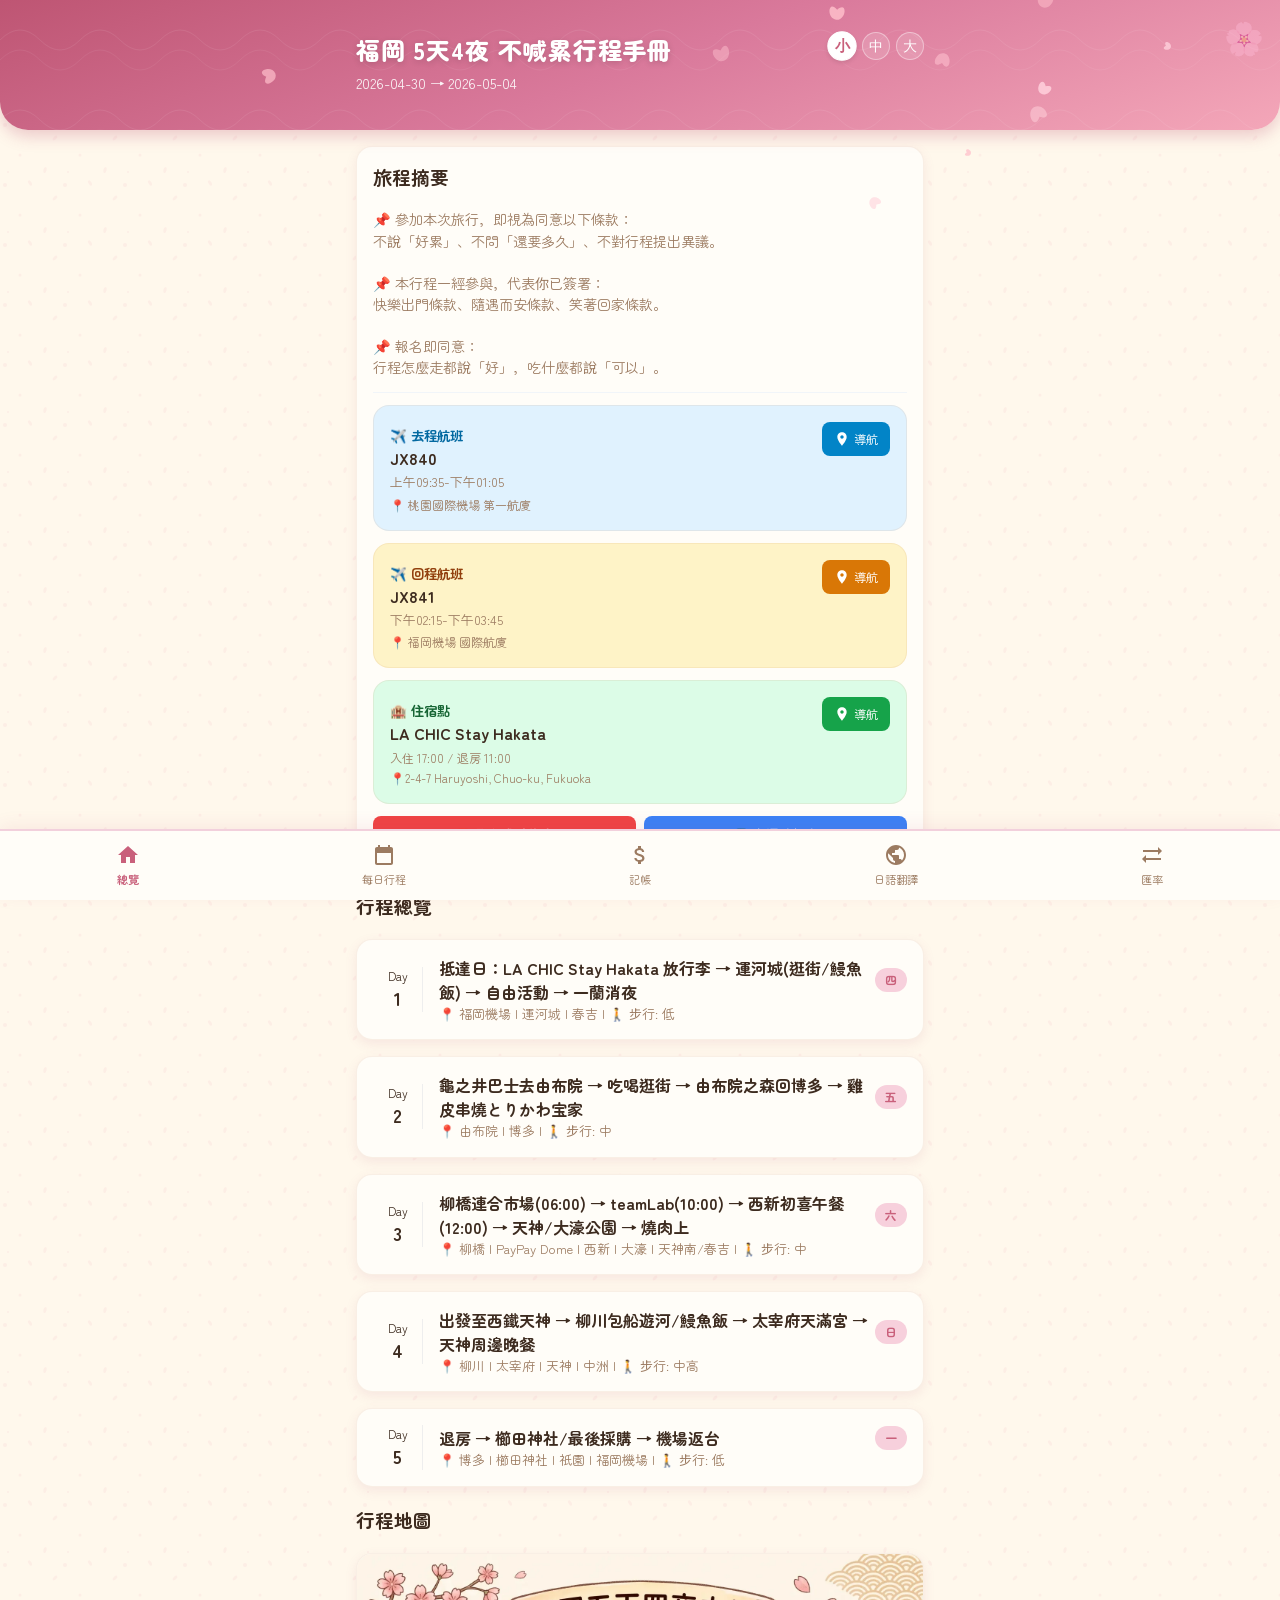
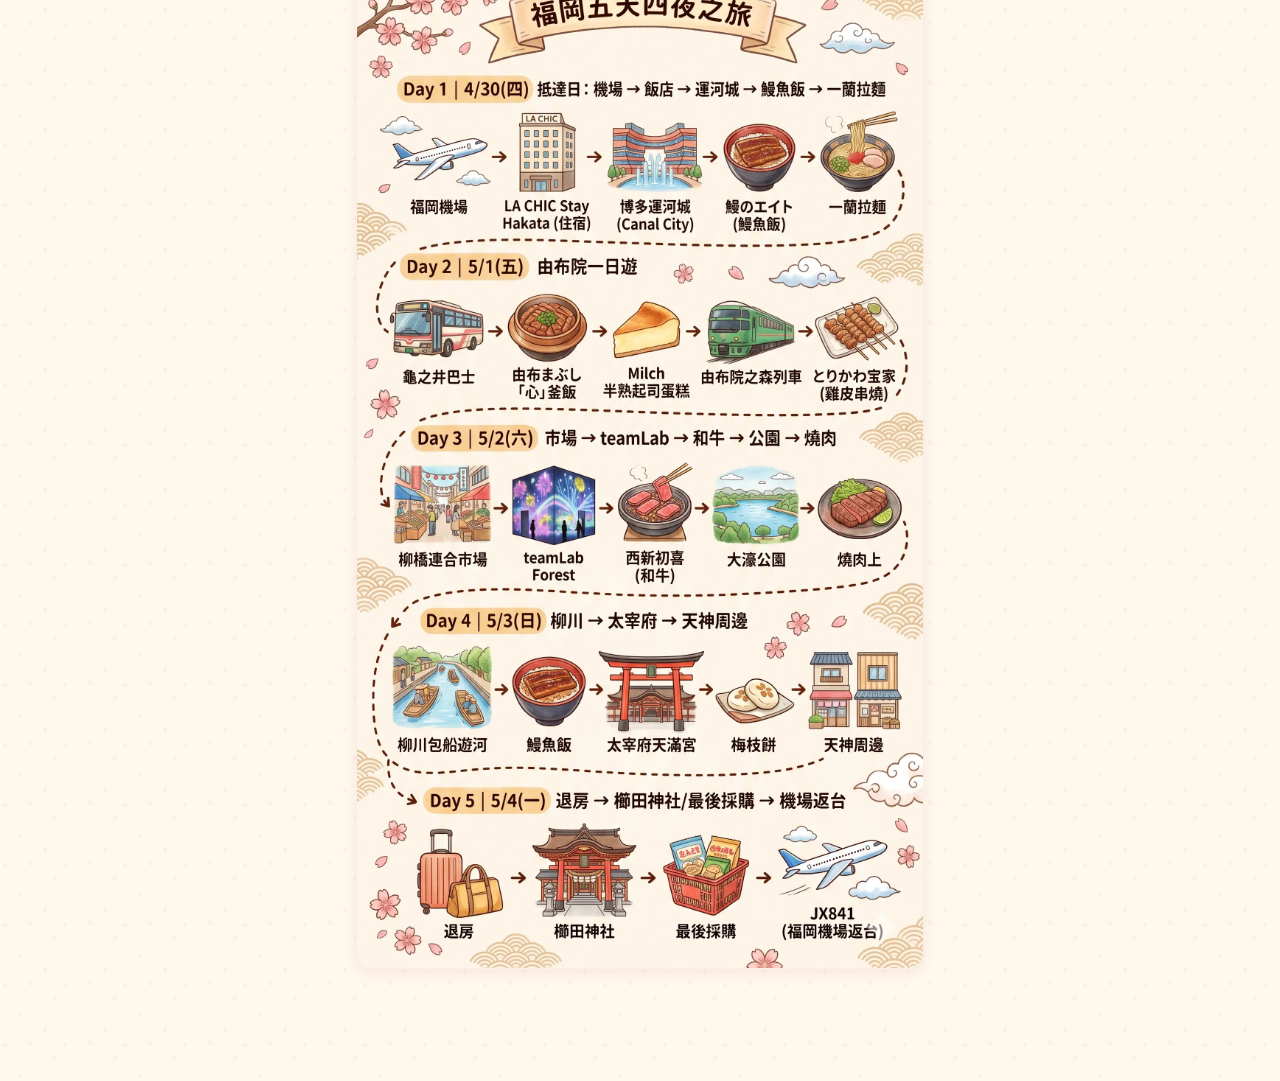
==== commit 5ce1ed1f: "feat(expense): TWD-based calc, collapsible list UX, split person chips" ====
--- a/index.html
+++ b/index.html
@@ -1,340 +1,241 @@
 <!doctype html>
 <html lang="zh-TW">
-  <head>
-    <meta charset="UTF-8" />
-    <meta
-      name="viewport"
-      content="width=device-width, initial-scale=1.0, maximum-scale=1.0, user-scalable=no"
-    />
-    <meta name="theme-color" content="#C9604A" />
-    <meta name="apple-mobile-web-app-capable" content="yes" />
-    <meta name="apple-mobile-web-app-status-bar-style" content="default" />
-    <meta name="apple-mobile-web-app-title" content="福岡行程" />
-    <meta
-      name="description"
-      content="福岡 5天4夜 旅行手冊 - 每日行程、記帳拆帳、實用日語、匯率換算"
-    />
-    <link rel="preconnect" href="https://fonts.googleapis.com" />
-    <link rel="preconnect" href="https://fonts.gstatic.com" crossorigin />
-    <link
-      href="https://fonts.googleapis.com/css2?family=Klee+One:wght@400;600&family=Zen+Maru+Gothic:wght@400;700;900&family=Noto+Sans+TC:wght@100..900&display=swap"
-      rel="stylesheet"
-    />
-    <link rel="manifest" href="./manifest.json" />
-    <link rel="stylesheet" href="./css/style.css" />
-    <title>不喊累旅行社</title>
-  </head>
-
-  <body>
-    <!-- Sakura canvas background -->
-    <canvas id="sakura-canvas"></canvas>
-    <!-- Error Overlay -->
-    <div id="error-ui" class="error-overlay hidden">
-      <h2>無法載入行程檔案</h2>
-      <p>
-        請確認資料夾中存有 trip.json，或者透過下方手動選取。若您是直接以檔案開啟
-        (file://)，請改用本機靜態伺服器（例如 Python 或 Node）。
-      </p>
-      <input
-        type="file"
-        id="file-input"
-        accept=".json"
-        style="margin: 20px 0"
-      />
-      <button
-        class="btn btn-primary"
-        onclick="document.getElementById('file-input').click()"
-      >
-        選擇 JSON 檔案
-      </button>
-    </div>
-
-    <!-- Header -->
-    <header id="header-ui">
-      <div
-        class="container"
-        style="
+
+<head>
+  <meta charset="UTF-8" />
+  <meta name="viewport" content="width=device-width, initial-scale=1.0, maximum-scale=1.0, user-scalable=no" />
+  <meta name="theme-color" content="#C9604A" />
+  <meta name="apple-mobile-web-app-capable" content="yes" />
+  <meta name="apple-mobile-web-app-status-bar-style" content="default" />
+  <meta name="apple-mobile-web-app-title" content="福岡行程" />
+  <meta name="description" content="福岡 5天4夜 旅行手冊 - 每日行程、記帳拆帳、實用日語、匯率換算" />
+  <link rel="preconnect" href="https://fonts.googleapis.com" />
+  <link rel="preconnect" href="https://fonts.gstatic.com" crossorigin />
+  <link
+    href="https://fonts.googleapis.com/css2?family=Klee+One:wght@400;600&family=Zen+Maru+Gothic:wght@400;700;900&family=Noto+Sans+TC:wght@100..900&display=swap"
+    rel="stylesheet" />
+  <link rel="manifest" href="./manifest.json" />
+  <link rel="stylesheet" href="./css/style.css" />
+  <title>不喊累旅行社</title>
+</head>
+
+<body>
+  <!-- Sakura canvas background -->
+  <canvas id="sakura-canvas"></canvas>
+  <!-- Error Overlay -->
+  <div id="error-ui" class="error-overlay hidden">
+    <h2>無法載入行程檔案</h2>
+    <p>
+      請確認資料夾中存有 trip.json，或者透過下方手動選取。若您是直接以檔案開啟
+      (file://)，請改用本機靜態伺服器（例如 Python 或 Node）。
+    </p>
+    <input type="file" id="file-input" accept=".json" style="margin: 20px 0" />
+    <button class="btn btn-primary" onclick="document.getElementById('file-input').click()">
+      選擇 JSON 檔案
+    </button>
+  </div>
+
+  <!-- Header -->
+  <header id="header-ui">
+    <div class="container" style="
           display: flex;
           justify-content: space-between;
           align-items: flex-start;
-        "
-      >
-        <div>
-          <h1 id="trip-title">載入中...</h1>
-          <p id="trip-dates" style="margin-bottom: 0">--</p>
-        </div>
-        <div class="font-control">
-          <button
-            onclick="setFontSize('normal')"
-            id="font-normal"
-            class="active"
-            title="標準字體"
-          >
-            小
-          </button>
-          <button onclick="setFontSize('large')" id="font-large" title="大字體">
-            中
-          </button>
-          <button
-            onclick="setFontSize('xlarge')"
-            id="font-xlarge"
-            title="特大字體"
-          >
-            大
-          </button>
-        </div>
-      </div>
-    </header>
-
-    <div class="container" id="main-content">
-      <!-- Summary Tab -->
-      <div id="tab-summary" class="tab-view">
-        <div class="card">
-          <h3 style="margin-top: 0">旅程摘要</h3>
-          <p
-            id="meta-notes"
-            style="font-size: 0.88em; color: var(--text-light)"
-          ></p>
-          <hr
-            style="border: 0; border-top: 1px solid #f1f5f9; margin: 12px 0"
-          />
-          <div id="summary-cards"></div>
-          <div style="display: flex; gap: 8px; margin-top: 12px;">
-            <button class="btn btn-primary" style="flex: 1; padding: 10px; background-color: #ef4444;" onclick="openEmergencyModal()">🚨 緊急求助指南</button>
-            <button class="btn btn-primary" style="flex: 1; padding: 10px; background-color: #3b82f6;" onclick="openTimetableModal()">🚆 交通時刻表</button>
-          </div>
-        </div>
-        <h3>行程總覽</h3>
-        <div id="overview-list"></div>
-        <h3>行程地圖</h3>
-        <div class="card" style="padding: 0; overflow: hidden">
-          <img
-            src="tripmap.webp"
-            loading="lazy"
-            decoding="async"
-            style="width: 100%; display: block"
-            alt="行程地圖"
-          />
-        </div>
-      </div>
-
-      <!-- Daily Tab -->
-      <div id="tab-daily" class="tab-view hidden">
-        <div class="day-scroller" id="day-scroller"></div>
-        <div id="daily-controls" class="between" style="margin-bottom: 12px">
-          <div class="selector-group" id="plan-selector">
-            <button class="selector-btn active" onclick="switchPlan('A')">
-              方案 A
-            </button>
-            <button
-              class="selector-btn"
-              onclick="switchPlan('B')"
-              id="btn-plan-b"
-            >
-              方案 B
-            </button>
-          </div>
-          <button class="btn" style="padding: 6px 12px; font-size: 0.9em; background: #e0f2fe; color: #0369a1;" onclick="openTimetableModal()">🚆 時刻表</button>
-        </div>
-        <div id="day-detail-content" class="timeline"></div>
-      </div>
-
-      <!-- Lists Tab -->
-      <div id="tab-lists" class="tab-view hidden">
-        <h3>餐廳與店家清單</h3>
-        <div id="restaurant-tags" style="margin-bottom: 12px"></div>
-        <div style="display: flex; gap: 8px; margin-bottom: 8px">
-          <input
-            id="restaurant-filter"
-            placeholder="篩選餐廳 / 區域 / 標籤"
-            style="
+        ">
+      <div>
+        <h1 id="trip-title">載入中...</h1>
+        <p id="trip-dates" style="margin-bottom: 0">--</p>
+      </div>
+      <div class="font-control">
+        <button onclick="setFontSize('normal')" id="font-normal" class="active" title="標準字體">
+          小
+        </button>
+        <button onclick="setFontSize('large')" id="font-large" title="大字體">
+          中
+        </button>
+        <button onclick="setFontSize('xlarge')" id="font-xlarge" title="特大字體">
+          大
+        </button>
+      </div>
+    </div>
+  </header>
+
+  <div class="container" id="main-content">
+    <!-- Summary Tab -->
+    <div id="tab-summary" class="tab-view">
+      <div class="card">
+        <h3 style="margin-top: 0">旅程摘要</h3>
+        <p id="meta-notes" style="font-size: 0.88em; color: var(--text-light)"></p>
+        <hr style="border: 0; border-top: 1px solid #f1f5f9; margin: 12px 0" />
+        <div id="summary-cards"></div>
+        <div style="display: flex; gap: 8px; margin-top: 12px;">
+          <button class="btn btn-primary" style="flex: 1; padding: 10px; background-color: #ef4444;"
+            onclick="openEmergencyModal()">🚨 緊急求助指南</button>
+          <button class="btn btn-primary" style="flex: 1; padding: 10px; background-color: #3b82f6;"
+            onclick="openTimetableModal()">🚆 交通時刻表</button>
+        </div>
+      </div>
+      <h3>行程總覽</h3>
+      <div id="overview-list"></div>
+      <h3>行程地圖</h3>
+      <div class="card" style="padding: 0; overflow: hidden">
+        <img src="tripmap.webp" loading="lazy" decoding="async" style="width: 100%; display: block" alt="行程地圖" />
+      </div>
+    </div>
+
+    <!-- Daily Tab -->
+    <div id="tab-daily" class="tab-view hidden">
+      <div class="day-scroller" id="day-scroller"></div>
+      <div id="daily-controls" class="between" style="margin-bottom: 12px">
+        <div class="selector-group" id="plan-selector">
+          <button class="selector-btn active" onclick="switchPlan('A')">
+            方案 A
+          </button>
+          <button class="selector-btn" onclick="switchPlan('B')" id="btn-plan-b">
+            方案 B
+          </button>
+        </div>
+        <button class="btn" style="padding: 6px 12px; font-size: 0.9em; background: #e0f2fe; color: #0369a1;"
+          onclick="openTimetableModal()">🚆 時刻表</button>
+      </div>
+      <div id="day-detail-content" class="timeline"></div>
+    </div>
+
+    <!-- Lists Tab -->
+    <div id="tab-lists" class="tab-view hidden">
+      <h3>餐廳與店家清單</h3>
+      <div id="restaurant-tags" style="margin-bottom: 12px"></div>
+      <div style="display: flex; gap: 8px; margin-bottom: 8px">
+        <input id="restaurant-filter" placeholder="篩選餐廳 / 區域 / 標籤" style="
               flex: 1;
               padding: 8px;
               border-radius: 8px;
               border: 1px solid #e2e8f0;
-            "
-          />
-          <button class="btn" onclick="renderLists()">搜尋</button>
-          <button class="btn" onclick="clearRestaurantFilter()">清除</button>
-        </div>
-        <div
-          id="restaurant-list"
-          style="max-height: 60vh; overflow-y: auto"
-        ></div>
-        <h3>待辦與購物項目</h3>
-        <div style="display: flex; gap: 8px; margin-bottom: 8px">
-          <input
-            id="todo-filter"
-            placeholder="篩選待辦/購物項目"
-            style="
+            " />
+        <button class="btn" onclick="renderLists()">搜尋</button>
+        <button class="btn" onclick="clearRestaurantFilter()">清除</button>
+      </div>
+      <div id="restaurant-list" style="max-height: 60vh; overflow-y: auto"></div>
+      <h3>待辦與購物項目</h3>
+      <div style="display: flex; gap: 8px; margin-bottom: 8px">
+        <input id="todo-filter" placeholder="篩選待辦/購物項目" style="
               flex: 1;
               padding: 8px;
               border-radius: 8px;
               border: 1px solid #e2e8f0;
-            "
-          />
-          <button class="btn" onclick="renderLists()">搜尋</button>
-        </div>
-        <div id="todo-list"></div>
-      </div>
-
-      <!-- Admin Tab (only visible when ?admin=1) -->
-      <div id="tab-admin" class="tab-view hidden">
-        <div class="admin-zone">
-          <h3>管理模式</h3>
-          <p>您可以匯出目前資料或產出 AI Prompt。</p>
-          <div style="display: grid; grid-template-columns: 1fr 1fr; gap: 8px">
-            <button class="btn" onclick="exportJSON()">匯出 JSON</button>
-            <button class="btn" onclick="copyPrompt()">複製 AI Prompt</button>
-            <button
-              class="btn"
-              onclick="document.getElementById('file-input-admin').click()"
-            >
-              匯入 JSON
-            </button>
-          </div>
-          <input
-            type="file"
-            id="file-input-admin"
-            class="hidden"
-            onchange="handleFile(this.files[0])"
-          />
-        </div>
-      </div>
-
-      <!-- Checklist Tab -->
-      <div id="tab-checklist" class="tab-view hidden">
-        <h3>🎒 行前準備清單</h3>
-        <div class="card" style="margin-bottom: 16px">
-          <div
-            style="
+            " />
+        <button class="btn" onclick="renderLists()">搜尋</button>
+      </div>
+      <div id="todo-list"></div>
+    </div>
+
+    <!-- Admin Tab (only visible when ?admin=1) -->
+    <div id="tab-admin" class="tab-view hidden">
+      <div class="admin-zone">
+        <h3>管理模式</h3>
+        <p>您可以匯出目前資料或產出 AI Prompt。</p>
+        <div style="display: grid; grid-template-columns: 1fr 1fr; gap: 8px">
+          <button class="btn" onclick="exportJSON()">匯出 JSON</button>
+          <button class="btn" onclick="copyPrompt()">複製 AI Prompt</button>
+          <button class="btn" onclick="document.getElementById('file-input-admin').click()">
+            匯入 JSON
+          </button>
+        </div>
+        <input type="file" id="file-input-admin" class="hidden" onchange="handleFile(this.files[0])" />
+      </div>
+    </div>
+
+    <!-- Checklist Tab -->
+    <div id="tab-checklist" class="tab-view hidden">
+      <h3>🎒 行前準備清單</h3>
+      <div class="card" style="margin-bottom: 16px">
+        <div style="
               display: flex;
               justify-content: space-between;
               align-items: center;
               margin-bottom: 8px;
-            "
-          >
-            <span style="font-weight: 600">完成進度</span>
-            <span
-              id="progress-text"
-              style="color: var(--primary); font-weight: 600"
-              >0%</span
-            >
-          </div>
-          <div
-            style="
+            ">
+          <span style="font-weight: 600">完成進度</span>
+          <span id="progress-text" style="color: var(--primary); font-weight: 600">0%</span>
+        </div>
+        <div style="
               background: #e2e8f0;
               height: 8px;
               border-radius: 4px;
               overflow: hidden;
-            "
-          >
-            <div
-              id="progress-bar"
-              style="
+            ">
+          <div id="progress-bar" style="
                 background: var(--primary);
                 height: 100%;
                 width: 0%;
                 transition: width 0.3s;
-              "
-            ></div>
-          </div>
-        </div>
-        <div class="card" style="margin-bottom: 16px">
-          <div
-            style="
+              "></div>
+        </div>
+      </div>
+      <div class="card" style="margin-bottom: 16px">
+        <div style="
               display: flex;
               gap: 8px;
               flex-wrap: wrap;
               justify-content: center;
-            "
-          >
-            <a
-              href="#cat-證件"
-              style="
+            ">
+          <a href="#cat-證件" style="
                 padding: 8px 16px;
                 background: #dbeafe;
                 color: var(--primary);
                 border-radius: 20px;
                 text-decoration: none;
                 font-size: 0.88em;
-              "
-              >📄 證件</a
-            >
-            <a
-              href="#cat-金錢"
-              style="
+              ">📄 證件</a>
+          <a href="#cat-金錢" style="
                 padding: 8px 16px;
                 background: #fef3c7;
                 color: #d97706;
                 border-radius: 20px;
                 text-decoration: none;
                 font-size: 0.88em;
-              "
-              >💰 金錢</a
-            >
-            <a
-              href="#cat-電子"
-              style="
+              ">💰 金錢</a>
+          <a href="#cat-電子" style="
                 padding: 8px 16px;
                 background: #ddd6fe;
                 color: #7c3aed;
                 border-radius: 20px;
                 text-decoration: none;
                 font-size: 0.88em;
-              "
-              >🔌 電子</a
-            >
-            <a
-              href="#cat-衣物"
-              style="
+              ">🔌 電子</a>
+          <a href="#cat-衣物" style="
                 padding: 8px 16px;
                 background: #fce7f3;
                 color: #db2777;
                 border-radius: 20px;
                 text-decoration: none;
                 font-size: 0.88em;
-              "
-              >👕 衣物</a
-            >
-            <a
-              href="#cat-藥品"
-              style="
+              ">👕 衣物</a>
+          <a href="#cat-藥品" style="
                 padding: 8px 16px;
                 background: #dcfce7;
                 color: #16a34a;
                 border-radius: 20px;
                 text-decoration: none;
                 font-size: 0.88em;
-              "
-              >💊 藥品</a
-            >
-            <a
-              href="#cat-其他"
-              style="
+              ">💊 藥品</a>
+          <a href="#cat-其他" style="
                 padding: 8px 16px;
                 background: #e0e7ff;
                 color: #4f46e5;
                 border-radius: 20px;
                 text-decoration: none;
                 font-size: 0.88em;
-              "
-              >📦 其他</a
-            >
-          </div>
-        </div>
-        <div
-          id="checklist-items"
-          style="
+              ">📦 其他</a>
+        </div>
+      </div>
+      <div id="checklist-items" style="
             max-height: calc(100vh - 380px);
             overflow-y: auto;
             overflow-x: hidden;
-          "
-        ></div>
-        <div style="text-align: center; margin-top: 16px; padding-bottom: 16px">
-          <button
-            onclick="clearCompleted()"
-            style="
+          "></div>
+      <div style="text-align: center; margin-top: 16px; padding-bottom: 16px">
+        <button onclick="clearCompleted()" style="
               padding: 10px 24px;
               background: #ef4444;
               color: white;
@@ -342,15 +243,10 @@
               border-radius: 8px;
               cursor: pointer;
               opacity: 0.8;
-            "
-            onmouseover="this.style.opacity = '1'"
-            onmouseout="this.style.opacity = '0.8'"
-          >
-            🗑️ 清除已完成項目
-          </button>
-          <button
-            onclick="resetChecklist()"
-            style="
+            " onmouseover="this.style.opacity = '1'" onmouseout="this.style.opacity = '0.8'">
+          🗑️ 清除已完成項目
+        </button>
+        <button onclick="resetChecklist()" style="
               padding: 10px 24px;
               background: #64748b;
               color: white;
@@ -359,59 +255,41 @@
               cursor: pointer;
               opacity: 0.8;
               margin-left: 8px;
-            "
-            onmouseover="this.style.opacity = '1'"
-            onmouseout="this.style.opacity = '0.8'"
-          >
-            🔄 重置所有
-          </button>
-        </div>
-      </div>
-
-      <!-- Japanese Tab -->
-      <div id="tab-japanese" class="tab-view hidden">
-        <h3>🇯🇵 實用日語</h3>
-        <p style="color: var(--text-light); margin-bottom: 16px">
-          點擊卡片即可播放語音
-        </p>
-        <div
-          id="japanese-categories"
-          style="
+            " onmouseover="this.style.opacity = '1'" onmouseout="this.style.opacity = '0.8'">
+          🔄 重置所有
+        </button>
+      </div>
+    </div>
+
+    <!-- Japanese Tab -->
+    <div id="tab-japanese" class="tab-view hidden">
+      <h3>🇯🇵 實用日語</h3>
+      <p style="color: var(--text-light); margin-bottom: 16px">
+        點擊卡片即可播放語音
+      </p>
+      <div id="japanese-categories" style="
             display: flex;
             gap: 8px;
             flex-wrap: wrap;
             padding-bottom: 4px;
             margin-bottom: 12px;
             -webkit-overflow-scrolling: touch;
-          "
-        ></div>
-        <div
-          id="japanese-list"
-          style="
+          "></div>
+      <div id="japanese-list" style="
             display: grid;
             gap: 12px;
             overflow-y: auto;
             max-height: calc(100vh - 220px);
-          "
-        ></div>
-      </div>
-
-      <!-- Converter Tab -->
-      <div id="tab-converter" class="tab-view hidden">
-        <h3>💱 匯率試算</h3>
-        <div class="card">
-          <label
-            style="display: block; color: var(--text-light); margin-bottom: 4px"
-            >匯率 (1 JPY = ? TWD)</label
-          >
-          <div style="display: flex; gap: 10px; margin-bottom: 20px">
-            <input
-              type="number"
-              id="exchange-rate"
-              value="0.22"
-              step="0.001"
-              readonly
-              style="
+          "></div>
+    </div>
+
+    <!-- Converter Tab -->
+    <div id="tab-converter" class="tab-view hidden">
+      <h3>💱 匯率試算</h3>
+      <div class="card">
+        <label style="display: block; color: var(--text-light); margin-bottom: 4px">匯率 (1 JPY = ? TWD)</label>
+        <div style="display: flex; gap: 10px; margin-bottom: 20px">
+          <input type="number" id="exchange-rate" value="0.22" step="0.001" readonly style="
                 flex: 1;
                 padding: 12px;
                 border: 1px solid #e2e8f0;
@@ -419,66 +297,43 @@
                 border-radius: 8px;
                 font-size: 1.2em;
                 color: var(--text-light);
-              "
-            />
-            <button
-              class="btn"
-              onclick="fetchExchangeRate()"
-              title="從網路更新匯率"
-            >
-              更新
-            </button>
-          </div>
-          <div
-            id="converter-container"
-            style="
+              " />
+          <button class="btn" onclick="fetchExchangeRate()" title="從網路更新匯率">
+            更新
+          </button>
+        </div>
+        <div id="converter-container" style="
               display: flex;
               flex-direction: column;
               gap: 20px;
               align-items: center;
-            "
-          >
-            <div style="width: 100%" id="container-top">
-              <label
-                id="label-top"
-                style="
+            ">
+          <div style="width: 100%" id="container-top">
+            <label id="label-top" style="
                   display: block;
                   color: var(--text-light);
                   margin-bottom: 4px;
-                "
-                >日幣 (JPY)</label
-              >
-              <div style="position: relative">
-                <span
-                  id="symbol-top"
-                  style="
+                ">日幣 (JPY)</label>
+            <div style="position: relative">
+              <span id="symbol-top" style="
                     position: absolute;
                     left: 12px;
                     top: 50%;
                     transform: translateY(-50%);
                     font-size: 1.2em;
                     color: var(--text-light);
-                  "
-                  >¥</span
-                >
-                <input
-                  type="number"
-                  inputmode="decimal"
-                  id="input-top"
-                  placeholder="輸入日幣"
-                  style="
+                  ">¥</span>
+              <input type="number" inputmode="decimal" id="input-top" placeholder="輸入日幣" style="
                     width: 100%;
                     padding: 16px 16px 16px 36px;
                     border: 2px solid var(--primary);
                     border-radius: 12px;
                     font-size: 1.5em;
                     font-weight: bold;
-                  "
-                />
-              </div>
+                  " />
             </div>
-            <div
-              style="
+          </div>
+          <div style="
                 color: var(--text-light);
                 font-size: 1.5em;
                 cursor: pointer;
@@ -490,41 +345,25 @@
                 align-items: center;
                 justify-content: center;
                 border-radius: 50%;
-              "
-              onclick="swapCurrencies()"
-              title="交換幣別"
-            >
-              ⇅
-            </div>
-            <div style="width: 100%" id="container-bottom">
-              <label
-                id="label-bottom"
-                style="
+              " onclick="swapCurrencies()" title="交換幣別">
+            ⇅
+          </div>
+          <div style="width: 100%" id="container-bottom">
+            <label id="label-bottom" style="
                   display: block;
                   color: var(--text-light);
                   margin-bottom: 4px;
-                "
-                >台幣 (TWD)</label
-              >
-              <div style="position: relative">
-                <span
-                  id="symbol-bottom"
-                  style="
+                ">台幣 (TWD)</label>
+            <div style="position: relative">
+              <span id="symbol-bottom" style="
                     position: absolute;
                     left: 12px;
                     top: 50%;
                     transform: translateY(-50%);
                     font-size: 1.2em;
                     color: var(--text-light);
-                  "
-                  >NT$</span
-                >
-                <input
-                  type="number"
-                  inputmode="decimal"
-                  id="input-bottom"
-                  placeholder="輸入台幣"
-                  style="
+                  ">NT$</span>
+              <input type="number" inputmode="decimal" id="input-bottom" placeholder="輸入台幣" style="
                     width: 100%;
                     padding: 16px 16px 16px 48px;
                     border: 2px solid #64748b;
@@ -532,572 +371,475 @@
                     font-size: 1.5em;
                     font-weight: bold;
                     background: #f1f5f9;
-                  "
-                />
-              </div>
+                  " />
             </div>
           </div>
-          <div
-            style="
+        </div>
+        <div style="
               margin-top: 24px;
               display: grid;
               grid-template-columns: repeat(3, 1fr);
               gap: 8px;
-            "
-          >
-            <button
-              class="btn"
-              style="justify-content: center; background: #e2e8f0"
-              onclick="setJpy(1000)"
-            >
-              ¥1,000
-            </button>
-            <button
-              class="btn"
-              style="justify-content: center; background: #e2e8f0"
-              onclick="setJpy(5000)"
-            >
-              ¥5,000
-            </button>
-            <button
-              class="btn"
-              style="justify-content: center; background: #e2e8f0"
-              onclick="setJpy(10000)"
-            >
-              ¥10,000
-            </button>
-          </div>
-        </div> <!-- Close Exchange Rate Card -->
-
-        <h3 style="margin-top: 24px">🧾 退稅湊單計算機 (舊制)</h3>
-        <div class="card" style="margin-bottom: 24px;">
-          <p style="font-size: 0.85em; color: var(--text-light); margin-top: 0;">
-            2026年5月適用舊制：單店未稅滿 5,000 日圓可現場免稅。<br>
-            <small>*消耗品(藥妝/食品)需密封不可拆；一般物品不限。</small>
-          </p>
-          
-          <div id="taxfree-items" style="display: flex; flex-direction: column; gap: 8px; margin-bottom: 12px;">
-            <!-- Items added here -->
-          </div>
-          
-          <div style="display: flex; flex-direction: column; gap: 8px; margin-bottom: 16px;">
-            <input type="text" id="taxfree-name" placeholder="商品名稱 (選填，預設：商品1)" style="width: 100%; padding: 10px; border: 1px solid #e2e8f0; border-radius: 8px;" />
-            <div style="display: flex; gap: 8px;">
-              <input type="number" id="taxfree-input" inputmode="decimal" placeholder="輸入金額" style="flex: 1; padding: 10px; border: 1px solid #e2e8f0; border-radius: 8px;" />
-              <select id="taxfree-type" style="padding: 10px; border: 1px solid #e2e8f0; border-radius: 8px; width: 90px;">
-                <option value="taxed">含稅價</option>
-                <option value="untaxed">未稅價</option>
-              </select>
-              <button class="btn btn-primary" onclick="addTaxFreeItem()" style="padding: 10px 16px;">加入</button>
-            </div>
-          </div>
-
-          <div style="background: #f1f5f9; padding: 12px; border-radius: 8px;">
-            <div class="between" style="margin-bottom: 8px;">
-              <span style="font-weight: bold;">未稅總額</span>
-              <span id="taxfree-total" style="font-size: 1.2em; font-weight: bold;">¥0</span>
-            </div>
-            
-            <div style="background: #e2e8f0; height: 8px; border-radius: 4px; overflow: hidden; margin-bottom: 8px;">
-              <div id="taxfree-progress" style="background: #ef4444; height: 100%; width: 0%; transition: width 0.3s, background 0.3s;"></div>
-            </div>
-            
-            <div class="between" style="font-size: 0.85em;">
-              <span id="taxfree-status" style="color: #ef4444;">還差 ¥5000 免稅</span>
-              <span>門檻 ¥5000</span>
-            </div>
-          </div>
-          
-          <div id="taxfree-result" class="hidden" style="margin-top: 12px; padding-top: 12px; border-top: 1px dashed #cbd5e1;">
-            <div class="between" style="color: #10b981; font-weight: bold;">
-              <span>✅ 達標！免稅後實付：</span>
-              <span id="taxfree-final-jpy" style="font-size: 1.2em;">¥0</span>
-            </div>
-            <div style="text-align: right; font-size: 0.85em; color: var(--text-light); margin-top: 4px;">
-              約合 <span id="taxfree-final-twd">NT$0</span>
-            </div>
-          </div>
-          <button class="btn" style="width: 100%; margin-top: 12px;" onclick="clearTaxFreeItems()">清空重算</button>
-        </div>
-
-        <h3 style="margin-top: 24px">🏷️ 購物優惠券</h3>
-        <div class="card">
-          <div style="display: flex; gap: 8px; margin-bottom: 16px">
-            <input
-              id="coupon-filter"
-              placeholder="🔍 搜尋優惠券 (例如: 藥妝)"
-              style="
+            ">
+          <button class="btn" style="justify-content: center; background: #e2e8f0" onclick="setJpy(1000)">
+            ¥1,000
+          </button>
+          <button class="btn" style="justify-content: center; background: #e2e8f0" onclick="setJpy(5000)">
+            ¥5,000
+          </button>
+          <button class="btn" style="justify-content: center; background: #e2e8f0" onclick="setJpy(10000)">
+            ¥10,000
+          </button>
+        </div>
+      </div> <!-- Close Exchange Rate Card -->
+
+      <h3 style="margin-top: 24px">🧾 退稅湊單計算機 (舊制)</h3>
+      <div class="card" style="margin-bottom: 24px;">
+        <p style="font-size: 0.85em; color: var(--text-light); margin-top: 0;">
+          2026年5月適用舊制：單店未稅滿 5,000 日圓可現場免稅。<br>
+          <small>*消耗品(藥妝/食品)需密封不可拆；一般物品不限。</small>
+        </p>
+
+        <div id="taxfree-items" style="display: flex; flex-direction: column; gap: 8px; margin-bottom: 12px;">
+          <!-- Items added here -->
+        </div>
+
+        <div style="display: flex; flex-direction: column; gap: 8px; margin-bottom: 16px;">
+          <input type="text" id="taxfree-name" placeholder="商品名稱 (選填，預設：商品1)"
+            style="width: 100%; padding: 10px; border: 1px solid #e2e8f0; border-radius: 8px;" />
+          <div style="display: flex; gap: 8px;">
+            <input type="number" id="taxfree-input" inputmode="decimal" placeholder="輸入金額"
+              style="flex: 1; padding: 10px; border: 1px solid #e2e8f0; border-radius: 8px;" />
+            <select id="taxfree-type"
+              style="padding: 10px; border: 1px solid #e2e8f0; border-radius: 8px; width: 90px;">
+              <option value="taxed">含稅價</option>
+              <option value="untaxed">未稅價</option>
+            </select>
+            <button class="btn btn-primary" onclick="addTaxFreeItem()" style="padding: 10px 16px;">加入</button>
+          </div>
+        </div>
+
+        <div style="background: #f1f5f9; padding: 12px; border-radius: 8px;">
+          <div class="between" style="margin-bottom: 8px;">
+            <span style="font-weight: bold;">未稅總額</span>
+            <span id="taxfree-total" style="font-size: 1.2em; font-weight: bold;">¥0</span>
+          </div>
+
+          <div style="background: #e2e8f0; height: 8px; border-radius: 4px; overflow: hidden; margin-bottom: 8px;">
+            <div id="taxfree-progress"
+              style="background: #ef4444; height: 100%; width: 0%; transition: width 0.3s, background 0.3s;"></div>
+          </div>
+
+          <div class="between" style="font-size: 0.85em;">
+            <span id="taxfree-status" style="color: #ef4444;">還差 ¥5000 免稅</span>
+            <span>門檻 ¥5000</span>
+          </div>
+        </div>
+
+        <div id="taxfree-result" class="hidden"
+          style="margin-top: 12px; padding-top: 12px; border-top: 1px dashed #cbd5e1;">
+          <div class="between" style="color: #10b981; font-weight: bold;">
+            <span>✅ 達標！免稅後實付：</span>
+            <span id="taxfree-final-jpy" style="font-size: 1.2em;">¥0</span>
+          </div>
+          <div style="text-align: right; font-size: 0.85em; color: var(--text-light); margin-top: 4px;">
+            約合 <span id="taxfree-final-twd">NT$0</span>
+          </div>
+        </div>
+        <button class="btn" style="width: 100%; margin-top: 12px;" onclick="clearTaxFreeItems()">清空重算</button>
+      </div>
+
+      <h3 style="margin-top: 24px">🏷️ 購物優惠券</h3>
+      <div class="card">
+        <div style="display: flex; gap: 8px; margin-bottom: 16px">
+          <input id="coupon-filter" placeholder="🔍 搜尋優惠券 (例如: 藥妝)" style="
                 flex: 1;
                 padding: 12px;
                 border-radius: 8px;
                 border: 1px solid #e2e8f0;
                 font-size: 1em;
-              "
-            />
-          </div>
-          <div id="coupon-grid" class="coupon-grid">
-            <!-- 優惠券會由 JS 產生 -->
-          </div>
-        </div>
-      </div>
-
-      <!-- Expense Tab (NEW) -->
-      <div id="tab-expense" class="tab-view hidden">
-        <div
-          style="
+              " />
+        </div>
+        <div id="coupon-grid" class="coupon-grid">
+          <!-- 優惠券會由 JS 產生 -->
+        </div>
+      </div>
+    </div>
+
+    <!-- Expense Tab (NEW) -->
+    <div id="tab-expense" class="tab-view hidden">
+      <div style="
             display: flex;
             justify-content: space-between;
             align-items: center;
             margin-bottom: 12px;
-          "
-        >
-          <div style="display: flex; flex-direction: column">
-            <h3 style="margin: 0">💰 旅途記帳</h3>
-            <div
-              id="expense-rate-display"
-              style="
+          ">
+        <div style="display: flex; flex-direction: column">
+          <h3 style="margin: 0">💰 旅途記帳</h3>
+          <div id="expense-rate-display" style="
                 font-size: 0.75em;
                 color: var(--text-light);
                 margin-top: 4px;
-              "
-            >
-              目前匯率：1 JPY = 0.22 TWD
-            </div>
-          </div>
-          <div style="display: flex; align-items: center; gap: 8px">
-            <span id="firebase-status-badge" class="firebase-status offline"
-              >🔴 離線模式</span
-            >
-            <button
-              class="btn btn-primary"
-              onclick="openExpenseModal()"
-              style="padding: 8px 14px"
-            >
-              ＋ 新增
-            </button>
-          </div>
-        </div>
-
-        <!-- Summary Bar -->
-        <div class="expense-summary-bar" id="expense-summary-bar">
-          <div class="expense-summary-item">
-            <div class="label">總花費</div>
-            <div class="expense-summary-val-jpy">¥0</div>
-            <div class="expense-summary-val-twd">NT$0</div>
-          </div>
-          <div
-            style="width: 1px; background: #e8c9b8; opacity: 0.5; margin: 4px 0"
-          ></div>
-          <div class="expense-summary-item">
-            <div class="label">人均花費</div>
-            <div class="expense-summary-val-jpy">¥0</div>
-            <div class="expense-summary-val-twd">NT$0</div>
-          </div>
-        </div>
-
-        <!-- Settlement -->
-        <div class="between" style="margin: 16px 0 8px">
-          <div
-            class="expense-section-title"
-            style="margin: 0; cursor: pointer"
-            onclick="toggleSettlementView()"
-          >
-            <span>💸 結清建議</span>
-            <span
-              id="settlement-toggle-icon"
-              style="font-size: 1.2em; margin-left: 4px"
-              >🔽</span
-            >
-          </div>
-          <button
-            class="btn"
-            style="
+              ">
+            目前匯率：1 JPY = 0.22 TWD
+          </div>
+        </div>
+        <div style="display: flex; align-items: center; gap: 8px">
+          <span id="firebase-status-badge" class="firebase-status offline">🔴 離線模式</span>
+          <button class="btn btn-primary" onclick="openExpenseModal()" style="padding: 8px 14px">
+            ＋ 新增
+          </button>
+        </div>
+      </div>
+
+      <!-- Summary Bar -->
+      <div class="expense-summary-bar" id="expense-summary-bar">
+        <div class="expense-summary-item">
+          <div class="label">總花費</div>
+          <div class="expense-summary-val-jpy">¥0</div>
+          <div class="expense-summary-val-twd">NT$0</div>
+        </div>
+        <div style="width: 1px; background: #e8c9b8; opacity: 0.5; margin: 4px 0"></div>
+        <div class="expense-summary-item">
+          <div class="label">人均花費</div>
+          <div class="expense-summary-val-jpy">¥0</div>
+          <div class="expense-summary-val-twd">NT$0</div>
+        </div>
+      </div>
+
+      <!-- Settlement -->
+      <div class="between" style="margin: 16px 0 8px">
+        <div class="expense-section-title" style="margin: 0; cursor: pointer" onclick="toggleSettlementView()">
+          <span>💸 結清建議</span>
+          <span id="settlement-toggle-icon" style="font-size: 1.2em; margin-left: 4px">🔽</span>
+        </div>
+        <button class="btn" style="
               padding: 4px 10px;
               font-size: 0.8em;
               background: white;
               border: 1.5px solid #e8c9b8;
               color: var(--text-light);
-            "
-            onclick="openSettlementDetails()"
-          >
-            🔍 核對明細
-          </button>
-        </div>
-        <div
-          id="expense-settlement-container"
-          class="card"
-          style="padding: 12px"
-        >
-          <div
-            class="selector-group"
-            style="
+            " onclick="openSettlementDetails()">
+          🔍 核對明細
+        </button>
+      </div>
+      <div id="expense-settlement-container" class="card" style="padding: 12px">
+        <div class="selector-group" style="
               display: flex;
               width: 100%;
               margin-bottom: 12px;
               box-sizing: border-box;
-            "
-          >
-            <button
-              id="btn-settle-pairwise"
-              class="selector-btn active"
-              style="flex: 1"
-              onclick="setSettleMode('pairwise')"
-            >
-              兩兩結算 (直覺)
-            </button>
-            <button
-              id="btn-settle-global"
-              class="selector-btn"
-              style="flex: 1"
-              onclick="setSettleMode('global')"
-            >
-              最少筆數 (統籌)
-            </button>
-          </div>
-          <div id="expense-settlement-list">
-            <div style="color: var(--text-light); font-size: 0.88em">
-              新增帳目後自動計算結清方式
-            </div>
-          </div>
-        </div>
-
-        <!-- Expense List -->
-        <div class="expense-section-title">
-          <span>📋 消費明細</span>
-        </div>
+            ">
+          <button id="btn-settle-pairwise" class="selector-btn active" style="flex: 1"
+            onclick="setSettleMode('pairwise')">
+            兩兩結算 (直覺)
+          </button>
+          <button id="btn-settle-global" class="selector-btn" style="flex: 1" onclick="setSettleMode('global')">
+            最少筆數 (統籌)
+          </button>
+        </div>
+        <div id="expense-settlement-list">
+          <div style="color: var(--text-light); font-size: 0.88em">
+            新增帳目後自動計算結清方式
+          </div>
+        </div>
+      </div>
+
+      <!-- Expense List -->
+      <div class="between expense-section-title" style="margin-bottom: 8px;">
+        <span style="display: flex; align-items: center;">📋 消費明細</span>
+        <div style="display: flex; align-items: center; gap: 6px;">
+          <button id="expense-toggle-all-btn" onclick="toggleAllDayGroups()"
+            style="padding: 4px 8px; border-radius: 6px; border: 1px solid #e2e8f0; background: white; font-size: 0.8em; cursor: pointer; color: var(--text-light); font-weight: 600; white-space: nowrap;">全部收闔</button>
+          <select id="expense-filter-member" onchange="renderExpenseList()"
+            style="padding: 4px 8px; border-radius: 6px; border: 1px solid #e2e8f0; background: white; font-size: 0.9em;">
+            <option value="ALL">全部人員</option>
+          </select>
+        </div>
+      </div>
+      <div class="expense-list-scrollable" id="expense-list-scrollable">
+        <!-- <button class="expense-back-top" id="expense-back-top" onclick="scrollExpenseToTop()" title="回到頂部">&#8679;</button> -->
         <div id="expense-list-container"></div>
       </div>
     </div>
-    <!-- /container -->
-
-    <!-- Bottom Navigation -->
-    <nav class="bottom-nav">
-      <a class="nav-item active" onclick="switchTab('summary', this)">
-        <svg viewBox="0 0 24 24" class="icon">
-          <path d="M10 20v-6h4v6h5v-8h3L12 3 2 12h3v8z" />
-        </svg>
-        總覽
-      </a>
-      <a class="nav-item" onclick="switchTab('daily', this)">
-        <svg viewBox="0 0 24 24" class="icon">
-          <path
-            d="M19 4h-1V2h-2v2H8V2H6v2H5c-1.11 0-1.99.9-1.99 2L3 20c0 1.1.89 2 2 2h14c1.1 0 2-.9 2-2V6c0-1.1-.9-2-2-2zm0 16H5V10h14v10z"
-          />
-        </svg>
-        每日行程
-      </a>
-      <a
-        class="nav-item"
-        onclick="switchTab('lists', this)"
-        style="display: none"
-      >
-        <svg viewBox="0 0 24 24" class="icon">
-          <path d="M4 6h16v2H4zm0 5h16v2H4zm0 5h16v2H4z" />
-        </svg>
-        清單
-      </a>
-      <a class="nav-item" onclick="switchTab('expense', this)">
-        <svg viewBox="0 0 24 24" class="icon">
-          <path
-            d="M11.8 10.9c-2.27-.59-3-1.2-3-2.15 0-1.09 1.01-1.85 2.7-1.85 1.78 0 2.44.85 2.5 2.1h2.21c-.07-1.72-1.12-3.3-3.21-3.81V3h-3v2.16c-1.94.42-3.5 1.68-3.5 3.61 0 2.31 1.91 3.46 4.7 4.13 2.5.6 3 1.48 3 2.41 0 .69-.49 1.79-2.7 1.79-2.06 0-2.87-.92-2.98-2.1h-2.2c.12 2.19 1.76 3.42 3.68 3.83V21h3v-2.15c1.95-.37 3.5-1.5 3.5-3.55 0-2.84-2.43-3.81-4.7-4.4z"
-          />
-        </svg>
-        記帳
-      </a>
-      <a class="nav-item" onclick="switchTab('japanese', this)">
-        <svg viewBox="0 0 24 24" class="icon">
-          <path
-            d="M12 2C6.48 2 2 6.48 2 12s4.48 10 10 10 10-4.48 10-10S17.52 2 12 2zm-1 17.93c-3.95-.49-7-3.85-7-7.93 0-.62.08-1.21.21-1.79L9 15v1c0 1.1.9 2 2 2v1.93zm6.9-2.54c-.26-.81-1-1.39-1.9-1.39h-1v-3c0-.55-.45-1-1-1H8v-2h2c.55 0 1-.45 1-1V7h2c1.1 0 2-.9 2-2v-.41c2.93 1.19 5 4.06 5 7.41 0 2.08-.8 3.97-2.1 5.39z"
-          />
-        </svg>
-        日語翻譯
-      </a>
-      <a class="nav-item" onclick="switchTab('converter', this)">
-        <svg viewBox="0 0 24 24" class="icon">
-          <path d="M22 8l-4-4v3H3v2h15v3l4-4zM2 16l4 4v-3h15v-2H6v-3l-4 4z" />
-        </svg>
-        匯率
-      </a>
-      <a
-        class="nav-item"
-        onclick="switchTab('checklist', this)"
-        style="display: none"
-      >
-        <svg viewBox="0 0 24 24" class="icon">
-          <path d="M9 16.17L4.83 12l-1.42 1.41L9 19 21 7l-1.41-1.41z" />
-        </svg>
-        準備清單
-      </a>
-    </nav>
-
-    <!-- Settlement Details Modal -->
-    <div
-      id="settlement-details-modal"
-      class="expense-modal-overlay hidden"
-      onclick="if (event.target === this) closeSettlementDetails();"
-    >
-      <div
-        class="expense-modal"
-        style="max-height: 80vh; overflow: hidden; display: flex; flex-direction: column"
-      >
-        <div
-          style="
+  </div>
+  <!-- /container -->
+
+  <!-- Bottom Navigation -->
+  <nav class="bottom-nav">
+    <a class="nav-item active" onclick="switchTab('summary', this)">
+      <svg viewBox="0 0 24 24" class="icon">
+        <path d="M10 20v-6h4v6h5v-8h3L12 3 2 12h3v8z" />
+      </svg>
+      總覽
+    </a>
+    <a class="nav-item" onclick="switchTab('daily', this)">
+      <svg viewBox="0 0 24 24" class="icon">
+        <path
+          d="M19 4h-1V2h-2v2H8V2H6v2H5c-1.11 0-1.99.9-1.99 2L3 20c0 1.1.89 2 2 2h14c1.1 0 2-.9 2-2V6c0-1.1-.9-2-2-2zm0 16H5V10h14v10z" />
+      </svg>
+      每日行程
+    </a>
+    <a class="nav-item" onclick="switchTab('lists', this)" style="display: none">
+      <svg viewBox="0 0 24 24" class="icon">
+        <path d="M4 6h16v2H4zm0 5h16v2H4zm0 5h16v2H4z" />
+      </svg>
+      清單
+    </a>
+    <a class="nav-item" onclick="switchTab('expense', this)">
+      <svg viewBox="0 0 24 24" class="icon">
+        <path
+          d="M11.8 10.9c-2.27-.59-3-1.2-3-2.15 0-1.09 1.01-1.85 2.7-1.85 1.78 0 2.44.85 2.5 2.1h2.21c-.07-1.72-1.12-3.3-3.21-3.81V3h-3v2.16c-1.94.42-3.5 1.68-3.5 3.61 0 2.31 1.91 3.46 4.7 4.13 2.5.6 3 1.48 3 2.41 0 .69-.49 1.79-2.7 1.79-2.06 0-2.87-.92-2.98-2.1h-2.2c.12 2.19 1.76 3.42 3.68 3.83V21h3v-2.15c1.95-.37 3.5-1.5 3.5-3.55 0-2.84-2.43-3.81-4.7-4.4z" />
+      </svg>
+      記帳
+    </a>
+    <a class="nav-item" onclick="switchTab('japanese', this)">
+      <svg viewBox="0 0 24 24" class="icon">
+        <path
+          d="M12 2C6.48 2 2 6.48 2 12s4.48 10 10 10 10-4.48 10-10S17.52 2 12 2zm-1 17.93c-3.95-.49-7-3.85-7-7.93 0-.62.08-1.21.21-1.79L9 15v1c0 1.1.9 2 2 2v1.93zm6.9-2.54c-.26-.81-1-1.39-1.9-1.39h-1v-3c0-.55-.45-1-1-1H8v-2h2c.55 0 1-.45 1-1V7h2c1.1 0 2-.9 2-2v-.41c2.93 1.19 5 4.06 5 7.41 0 2.08-.8 3.97-2.1 5.39z" />
+      </svg>
+      日語翻譯
+    </a>
+    <a class="nav-item" onclick="switchTab('converter', this)">
+      <svg viewBox="0 0 24 24" class="icon">
+        <path d="M22 8l-4-4v3H3v2h15v3l4-4zM2 16l4 4v-3h15v-2H6v-3l-4 4z" />
+      </svg>
+      匯率
+    </a>
+    <a class="nav-item" onclick="switchTab('checklist', this)" style="display: none">
+      <svg viewBox="0 0 24 24" class="icon">
+        <path d="M9 16.17L4.83 12l-1.42 1.41L9 19 21 7l-1.41-1.41z" />
+      </svg>
+      準備清單
+    </a>
+  </nav>
+
+  <!-- Settlement Details Modal -->
+  <div id="settlement-details-modal" class="expense-modal-overlay hidden"
+    onclick="if (event.target === this) closeSettlementDetails();">
+    <div class="expense-modal" style="max-height: 80vh; overflow: hidden; display: flex; flex-direction: column">
+      <div style="
             display: flex;
             justify-content: space-between;
             align-items: center;
             margin-bottom: 16px;
             flex-shrink: 0;
-          "
-        >
-          <h3 style="margin: 0">🔍 個人帳本明細</h3>
-          <span
-            style="
+          ">
+        <h3 style="margin: 0">🔍 個人帳本明細</h3>
+        <span style="
               font-size: 1.5em;
               cursor: pointer;
               color: var(--text-light);
               line-height: 1;
-            "
-            onclick="closeSettlementDetails()"
-            >&times;</span
-          >
-        </div>
-        <p
-          style="
+            " onclick="closeSettlementDetails()">&times;</span>
+      </div>
+      <p style="
             font-size: 0.85em;
             color: var(--text-light);
             margin-top: 0;
             margin-bottom: 12px;
             flex-shrink: 0;
-          "
-        >
-          此列表僅計算尚未結清之項目。淨資產大於零代表他人需還款給您。
-        </p>
-        <div
-          id="settlement-details-list"
-          style="overflow-y: auto; flex: 1; padding-right: 8px;"
-        ></div>
-      </div>
-    </div>
-
-    <!-- Expense Add Modal -->
-    <div
-      id="expense-modal"
-      class="expense-modal-overlay hidden"
-      onclick="if (event.target === this) closeExpenseModal();"
-    >
-      <div class="expense-modal" style="max-height: 85vh; overflow: hidden; display: flex; flex-direction: column;">
-        <h3 style="flex-shrink: 0;">＋ 新增消費</h3>
-
-        <div style="overflow-y: auto; flex: 1; padding-right: 8px;">
-          <div class="expense-form-group">
-            <label>日期</label>
-            <input type="date" id="exp-date" />
-          </div>
-
-          <div class="expense-form-group">
-            <label>消費說明</label>
-            <input type="text" id="exp-desc" placeholder="例：午餐 由布まぶし" />
-          </div>
-
-          <div class="expense-form-group">
-            <label>金額</label>
-            <div style="display: flex; gap: 8px; align-items: center">
-              <div style="flex: 1">
-                <div
-                  style="
+          ">
+        此列表僅計算尚未結清之項目。淨資產大於零代表他人需還款給您。
+      </p>
+      <div id="settlement-details-list" style="overflow-y: auto; flex: 1; padding-right: 8px;"></div>
+    </div>
+  </div>
+
+  <!-- Expense Add Modal -->
+  <div id="expense-modal" class="expense-modal-overlay hidden"
+    onclick="if (event.target === this) closeExpenseModal();">
+    <div class="expense-modal" style="max-height: 85vh; overflow: hidden; display: flex; flex-direction: column;">
+      <h3 id="expense-modal-title" style="flex-shrink: 0;">＋ 新增消費</h3>
+      <input type="hidden" id="exp-edit-id" value="" />
+
+      <div style="overflow-y: auto; flex: 1; padding-right: 8px;">
+        <div class="expense-form-group">
+          <label>日期</label>
+          <input type="date" id="exp-date" />
+        </div>
+
+        <div class="expense-form-group">
+          <label>消費說明</label>
+          <input type="text" id="exp-desc" placeholder="例：午餐 由布まぶし" />
+        </div>
+
+        <div class="expense-form-group">
+          <label>金額</label>
+          <div style="display: flex; gap: 8px; align-items: center">
+            <div style="flex: 1">
+              <div style="
                     font-size: 0.8em;
                     color: var(--text-light);
                     margin-bottom: 4px;
-                  "
-                >
-                  日幣 (JPY)
-                </div>
-                <input
-                  type="number"
-                  id="exp-amount-jpy"
-                  inputmode="decimal"
-                  placeholder="¥0"
-                  min="0"
-                />
+                  ">
+                日幣 (JPY)
               </div>
-              <div style="color: var(--text-light); padding-top: 16px">⇌</div>
-              <div style="flex: 1">
-                <div
-                  style="
+              <input type="number" id="exp-amount-jpy" inputmode="decimal" placeholder="¥0" min="0" />
+            </div>
+            <div style="color: var(--text-light); padding-top: 16px">⇌</div>
+            <div style="flex: 1">
+              <div style="
                     font-size: 0.8em;
                     color: var(--text-light);
                     margin-bottom: 4px;
-                  "
-                >
-                  台幣 (TWD)
-                </div>
-                <input
-                  type="number"
-                  id="exp-amount-twd"
-                  inputmode="decimal"
-                  placeholder="NT$0"
-                  min="0"
-                />
+                  ">
+                台幣 (TWD)
               </div>
+              <input type="number" id="exp-amount-twd" inputmode="decimal" placeholder="NT$0" min="0" />
             </div>
           </div>
-
-          <div class="expense-form-group">
-            <label>付款人</label>
-            <select id="exp-paid-by"></select>
-          </div>
-
-          <div class="expense-form-group">
-            <label>均攤對象（點選切換）</label>
-            <div class="member-chips" id="exp-split-chips"></div>
-          </div>
-
-          <div class="expense-form-group">
-            <label>類別</label>
-            <div class="category-chips" id="exp-cat-chips"></div>
-          </div>
-        </div>
-
-        <div style="display: flex; gap: 10px; margin-top: 20px; flex-shrink: 0;">
-          <button
-            class="btn"
-            onclick="closeExpenseModal()"
-            style="flex: 1; background: #e2e8f0"
-          >
-            取消
-          </button>
-          <button
-            class="btn btn-primary"
-            onclick="submitExpense()"
-            style="flex: 2"
-          >
-            確認新增
-          </button>
-        </div>
-      </div>
-    </div>
-
-    <!-- Coupon Fullscreen Modal -->
-    <div
-      id="coupon-modal"
-      class="coupon-modal-overlay hidden"
-      onclick="closeCouponModal()"
-    >
-      <div class="coupon-modal-close" onclick="closeCouponModal()">&times;</div>
-      <img id="coupon-modal-img" src="" alt="Coupon" />
-    </div>
-
-    <!-- Emergency Modal -->
-    <div
-      id="emergency-modal"
-      class="expense-modal-overlay hidden"
-      onclick="if (event.target === this) closeEmergencyModal();"
-    >
-      <div class="expense-modal" style="max-height: 80vh; overflow: hidden; display: flex; flex-direction: column;">
-        <div class="between" style="margin-bottom: 16px; flex-shrink: 0;">
-          <h3 style="margin: 0">🚨 緊急求助指南</h3>
-          <span style="font-size: 1.5em; cursor: pointer; color: var(--text-light); line-height: 1;" onclick="closeEmergencyModal()">&times;</span>
-        </div>
-        
-        <div style="overflow-y: auto; flex: 1; padding-right: 8px;">
-          <h4 style="color: #ef4444; border-bottom: 2px solid #ef4444; padding-bottom: 4px; margin-top: 0;">急難救助聯絡方式</h4>
-          <p><strong>台北駐大阪經濟文化辦事處 福岡分處</strong></p>
-          <p>電話：092-734-2810<br>
-             急難救助行動電話：090-1922-9740<br>
-             (日本境內直撥，專供緊急求助之用)</p>
-
-          <h4 style="color: var(--primary); border-bottom: 2px solid var(--primary); padding-bottom: 4px; margin-top: 16px;">護照遺失處理步驟</h4>
-          <ol style="padding-left: 20px; font-size: 0.9em; line-height: 1.5;">
-            <li>就近至警察署報案，取得「遺失物受理證明書」。</li>
-            <li>準備2吋大頭照2張、身分證件影本。</li>
-            <li>聯繫福岡分處，申請「入國證明書」以供搭機返台。</li>
-          </ol>
-
-          <h4 style="color: #10b981; border-bottom: 2px solid #10b981; padding-bottom: 4px; margin-top: 16px;">急難實用日語 (點擊發音)</h4>
-          <div style="display: flex; flex-direction: column; gap: 8px;" id="emergency-phrases">
-            <button class="btn" style="justify-content: flex-start; text-align: left;" onclick="window.playAudio ? playAudio('パスポートをなくしました。') : null">
-              <div style="font-size: 0.8em; color: var(--text-light);">我護照不見了</div>
-              <div>パスポートをなくしました。<br><small>(Pasupōto o nakushimashita)</small></div>
-            </button>
-            <button class="btn" style="justify-content: flex-start; text-align: left;" onclick="window.playAudio ? playAudio('救急車を呼んでください。') : null">
-              <div style="font-size: 0.8em; color: var(--text-light);">請幫我叫救護車</div>
-              <div>救急車を呼んでください。<br><small>(Kyūkyūsha o yonde kudasai)</small></div>
-            </button>
-            <button class="btn" style="justify-content: flex-start; text-align: left;" onclick="window.playAudio ? playAudio('道に迷いました。ホテルまでお願いできますか？') : null">
-              <div style="font-size: 0.8em; color: var(--text-light);">我迷路了，可以載我到飯店嗎？</div>
-              <div>道に迷いました。ホテルまでお願いできますか？<br><small>(Michi ni mayoimashita. Hoteru made onegai dekimasu ka)</small></div>
-            </button>
-            <button class="btn" style="justify-content: flex-start; text-align: left; border: 2px solid #ef4444; background: #fef2f2;" onclick="window.playAudio ? playAudio('この住所までお願いします。福岡市中央区春吉。LA CHIC Stay Hakata') : null">
-              <div style="font-size: 0.8em; color: #ef4444; font-weight: bold;">🚕 計程車導航卡 (給司機看)</div>
-              <div style="font-size: 1.1em; color: #000;">この住所までお願いします：<br>福岡市中央区春吉2-4-7<br>LA CHIC Stay Hakata</div>
-            </button>
-          </div>
-        </div>
-      </div>
-    </div>
-
-    <!-- Timetable Modal -->
-    <div
-      id="timetable-modal"
-      class="expense-modal-overlay hidden"
-      onclick="if (event.target === this) closeTimetableModal();"
-    >
-      <div class="expense-modal" style="max-height: 80vh; overflow: hidden; display: flex; flex-direction: column;">
-        <div class="between" style="margin-bottom: 16px; flex-shrink: 0;">
-          <h3 style="margin: 0">🚆 專屬交通時刻表</h3>
-          <span style="font-size: 1.5em; cursor: pointer; color: var(--text-light); line-height: 1;" onclick="closeTimetableModal()">&times;</span>
-        </div>
-        
-        <div style="overflow-y: auto; flex: 1; padding-right: 8px;">
-          <p style="font-size: 0.85em; color: var(--text-light); margin-top: 0;">支援離線查看，提供本次行程關鍵班次資訊。</p>
-          
-          <h4 style="margin-top: 16px; margin-bottom: 8px;">Day 2: 去程 - 龜之井巴士</h4>
-          <div style="background: #f1f5f9; padding: 10px; border-radius: 8px; font-size: 0.9em;">
-            <strong>天神高速巴士總站 → 由布院站前</strong><br>
-            您預約的班次：<span style="color: var(--primary); font-weight: bold;">08:25 發車</span><br>
-            預計抵達時間：10:59<br>
-            <small>*請提早 15 分鐘抵達乘車月台</small>
-          </div>
-
-          <h4 style="margin-top: 16px; margin-bottom: 8px;">Day 2: 回程 - JR 由布院之森</h4>
-          <div style="background: #f1f5f9; padding: 10px; border-radius: 8px; font-size: 0.9em;">
-            <strong>由布院 → 博多</strong><br>
-            您預約的班次：<span style="color: var(--primary); font-weight: bold;">15:56 發車</span> (由布院之森 4 號)<br>
-            預計抵達時間：18:10<br>
-            <small>*全車指定席，請務必準時上車</small>
-          </div>
-
-          <h4 style="margin-top: 16px; margin-bottom: 8px;">Day 4: 西鐵特急 (柳川/太宰府)</h4>
-          <div style="background: #f1f5f9; padding: 10px; border-radius: 8px; font-size: 0.9em;">
-            <strong>天神 ↔ 柳川 (特急)</strong><br>
-            去程：08:00 搭乘，約 08:49 抵達。<br>
-            班距：約每 30 分鐘一班特急。<br>
-            <hr style="margin: 8px 0; border: 0; border-top: 1px solid #e2e8f0;">
-            <strong>柳川 → 太宰府</strong><br>
-            路線：柳川搭乘特急至「二日市站」，轉乘太宰府線至「太宰府站」。車程約 40 分鐘。<br>
-            <hr style="margin: 8px 0; border: 0; border-top: 1px solid #e2e8f0;">
-            <strong>太宰府 → 博多/天神 (回程)</strong><br>
-            路線：太宰府搭乘至「二日市站」，轉乘西鐵大牟田線至「西鐵福岡(天神)站」。車程約 25 分鐘。<br>
-            <small>*若要回博多，可在天神轉乘地鐵機場線，或搭公車直達博多站。</small>
-          </div>
-        </div>
-      </div>
-    </div>
-
-    <!-- Firebase SDK (compat version for simple usage) -->
-    <!-- NOTE: If you configure Firebase in js/expense.js, uncomment these two lines -->
-    <script src="https://www.gstatic.com/firebasejs/9.22.2/firebase-app-compat.js"></script>
-    <script src="https://www.gstatic.com/firebasejs/9.22.2/firebase-database-compat.js"></script>
-
-    <!-- App Modules (order matters: shared globals defined in app.js first) -->
-    <script src="./js/checklist.js"></script>
-    <script src="./js/japanese.js"></script>
-    <script src="./js/converter.js"></script>
-    <script src="./js/admin.js"></script>
-    <script src="./js/lists.js"></script>
-    <script src="./js/daily.js"></script>
-    <script src="./js/expense.js"></script>
-    <script src="./js/app.js"></script>
-    <script src="./js/sakura.js" defer></script>
-  </body>
-</html>
+        </div>
+
+        <div class="expense-form-group">
+          <label>付款人</label>
+          <select id="exp-paid-by"></select>
+        </div>
+
+        <div class="expense-form-group">
+          <label>均攤對象（點選切換）</label>
+          <div class="member-chips" id="exp-split-chips"></div>
+        </div>
+
+        <div class="expense-form-group">
+          <label>類別</label>
+          <div class="category-chips" id="exp-cat-chips"></div>
+        </div>
+      </div>
+
+      <div style="display: flex; gap: 10px; margin-top: 20px; flex-shrink: 0;">
+        <button class="btn" onclick="closeExpenseModal()" style="flex: 1; background: #e2e8f0">
+          取消
+        </button>
+        <button id="expense-submit-btn" class="btn btn-primary" onclick="submitExpense()" style="flex: 2">
+          確認新增
+        </button>
+      </div>
+    </div>
+  </div>
+
+  <!-- Coupon Fullscreen Modal -->
+  <div id="coupon-modal" class="coupon-modal-overlay hidden" onclick="closeCouponModal()">
+    <div class="coupon-modal-close" onclick="closeCouponModal()">&times;</div>
+    <img id="coupon-modal-img" src="" alt="Coupon" />
+  </div>
+
+  <!-- Emergency Modal -->
+  <div id="emergency-modal" class="expense-modal-overlay hidden"
+    onclick="if (event.target === this) closeEmergencyModal();">
+    <div class="expense-modal" style="max-height: 80vh; overflow: hidden; display: flex; flex-direction: column;">
+      <div class="between" style="margin-bottom: 16px; flex-shrink: 0;">
+        <h3 style="margin: 0">🚨 緊急求助指南</h3>
+        <span style="font-size: 1.5em; cursor: pointer; color: var(--text-light); line-height: 1;"
+          onclick="closeEmergencyModal()">&times;</span>
+      </div>
+
+      <div style="overflow-y: auto; flex: 1; padding-right: 8px;">
+        <h4 style="color: #ef4444; border-bottom: 2px solid #ef4444; padding-bottom: 4px; margin-top: 0;">急難救助聯絡方式</h4>
+        <p><strong>台北駐大阪經濟文化辦事處 福岡分處</strong></p>
+        <p>電話：092-734-2810<br>
+          急難救助行動電話：090-1922-9740<br>
+          (日本境內直撥，專供緊急求助之用)</p>
+
+        <h4
+          style="color: var(--primary); border-bottom: 2px solid var(--primary); padding-bottom: 4px; margin-top: 16px;">
+          護照遺失處理步驟</h4>
+        <ol style="padding-left: 20px; font-size: 0.9em; line-height: 1.5;">
+          <li>就近至警察署報案，取得「遺失物受理證明書」。</li>
+          <li>準備2吋大頭照2張、身分證件影本。</li>
+          <li>聯繫福岡分處，申請「入國證明書」以供搭機返台。</li>
+        </ol>
+
+        <h4 style="color: #10b981; border-bottom: 2px solid #10b981; padding-bottom: 4px; margin-top: 16px;">急難實用日語
+          (點擊發音)</h4>
+        <div style="display: flex; flex-direction: column; gap: 8px;" id="emergency-phrases">
+          <button class="btn" style="justify-content: flex-start; text-align: left;"
+            onclick="window.playAudio ? playAudio('パスポートをなくしました。') : null">
+            <div style="font-size: 0.8em; color: var(--text-light);">我護照不見了</div>
+            <div>パスポートをなくしました。<br><small>(Pasupōto o nakushimashita)</small></div>
+          </button>
+          <button class="btn" style="justify-content: flex-start; text-align: left;"
+            onclick="window.playAudio ? playAudio('救急車を呼んでください。') : null">
+            <div style="font-size: 0.8em; color: var(--text-light);">請幫我叫救護車</div>
+            <div>救急車を呼んでください。<br><small>(Kyūkyūsha o yonde kudasai)</small></div>
+          </button>
+          <button class="btn" style="justify-content: flex-start; text-align: left;"
+            onclick="window.playAudio ? playAudio('道に迷いました。ホテルまでお願いできますか？') : null">
+            <div style="font-size: 0.8em; color: var(--text-light);">我迷路了，可以載我到飯店嗎？</div>
+            <div>道に迷いました。ホテルまでお願いできますか？<br><small>(Michi ni mayoimashita. Hoteru made onegai dekimasu ka)</small></div>
+          </button>
+          <button class="btn"
+            style="justify-content: flex-start; text-align: left; border: 2px solid #ef4444; background: #fef2f2;"
+            onclick="window.playAudio ? playAudio('この住所までお願いします。福岡市中央区春吉。LA CHIC Stay Hakata') : null">
+            <div style="font-size: 0.8em; color: #ef4444; font-weight: bold;">🚕 計程車導航卡 (給司機看)</div>
+            <div style="font-size: 1.1em; color: #000;">この住所までお願いします：<br>福岡市中央区春吉2-4-7<br>LA CHIC Stay Hakata</div>
+          </button>
+        </div>
+      </div>
+    </div>
+  </div>
+
+  <!-- Timetable Modal -->
+  <div id="timetable-modal" class="expense-modal-overlay hidden"
+    onclick="if (event.target === this) closeTimetableModal();">
+    <div class="expense-modal" style="max-height: 80vh; overflow: hidden; display: flex; flex-direction: column;">
+      <div class="between" style="margin-bottom: 16px; flex-shrink: 0;">
+        <h3 style="margin: 0">🚆 專屬交通時刻表</h3>
+        <span style="font-size: 1.5em; cursor: pointer; color: var(--text-light); line-height: 1;"
+          onclick="closeTimetableModal()">&times;</span>
+      </div>
+
+      <div style="overflow-y: auto; flex: 1; padding-right: 8px;">
+        <p style="font-size: 0.85em; color: var(--text-light); margin-top: 0;">支援離線查看，提供本次行程關鍵班次資訊。</p>
+
+        <h4 style="margin-top: 16px; margin-bottom: 8px;">Day 2: 去程 - 龜之井巴士</h4>
+        <div style="background: #f1f5f9; padding: 10px; border-radius: 8px; font-size: 0.9em;">
+          <strong>天神高速巴士總站 → 由布院站前</strong><br>
+          您預約的班次：<span style="color: var(--primary); font-weight: bold;">08:25 發車</span><br>
+          預計抵達時間：10:59<br>
+          <small>*請提早 15 分鐘抵達乘車月台</small>
+        </div>
+
+        <h4 style="margin-top: 16px; margin-bottom: 8px;">Day 2: 回程 - JR 由布院之森</h4>
+        <div style="background: #f1f5f9; padding: 10px; border-radius: 8px; font-size: 0.9em;">
+          <strong>由布院 → 博多</strong><br>
+          您預約的班次：<span style="color: var(--primary); font-weight: bold;">15:56 發車</span> (由布院之森 4 號)<br>
+          預計抵達時間：18:10<br>
+          <small>*全車指定席，請務必準時上車</small>
+        </div>
+
+        <h4 style="margin-top: 16px; margin-bottom: 8px;">Day 4: 西鐵特急 (柳川/太宰府)</h4>
+        <div style="background: #f1f5f9; padding: 10px; border-radius: 8px; font-size: 0.9em;">
+          <strong>天神 ↔ 柳川 (特急)</strong><br>
+          去程：08:00 搭乘，約 08:49 抵達。<br>
+          班距：約每 30 分鐘一班特急。<br>
+          <hr style="margin: 8px 0; border: 0; border-top: 1px solid #e2e8f0;">
+          <strong>柳川 → 太宰府</strong><br>
+          路線：柳川搭乘特急至「二日市站」，轉乘太宰府線至「太宰府站」。車程約 40 分鐘。<br>
+          <hr style="margin: 8px 0; border: 0; border-top: 1px solid #e2e8f0;">
+          <strong>太宰府 → 博多/天神 (回程)</strong><br>
+          路線：太宰府搭乘至「二日市站」，轉乘西鐵大牟田線至「西鐵福岡(天神)站」。車程約 25 分鐘。<br>
+          <small>*若要回博多，可在天神轉乘地鐵機場線，或搭公車直達博多站。</small>
+        </div>
+      </div>
+    </div>
+  </div>
+
+  <!-- Firebase SDK (compat version for simple usage) -->
+  <!-- NOTE: If you configure Firebase in js/expense.js, uncomment these two lines -->
+  <script src="https://www.gstatic.com/firebasejs/9.22.2/firebase-app-compat.js"></script>
+  <script src="https://www.gstatic.com/firebasejs/9.22.2/firebase-database-compat.js"></script>
+
+  <!-- App Modules (order matters: shared globals defined in app.js first) -->
+  <script src="./js/checklist.js"></script>
+  <script src="./js/japanese.js"></script>
+  <script src="./js/converter.js"></script>
+  <script src="./js/admin.js"></script>
+  <script src="./js/lists.js"></script>
+  <script src="./js/daily.js"></script>
+  <script src="./js/expense.js"></script>
+  <script src="./js/app.js"></script>
+  <script src="./js/sakura.js" defer></script>
+</body>
+
+</html>
--- a/css/style.css
+++ b/css/style.css
@@ -557,14 +557,133 @@
   color: var(--text-light);
 }
 
+/* 均攤人員 chip 樣式 */
+.expense-split-chips {
+  display: flex;
+  flex-wrap: wrap;
+  gap: 3px;
+  margin-top: 3px;
+}
+
+.split-chip {
+  display: inline-block;
+  font-size: 0.7em;
+  padding: 1px 7px;
+  border-radius: 10px;
+  background: #f1f5f9;
+  color: var(--text-light);
+  border: 1px solid #e2e8f0;
+  white-space: nowrap;
+  line-height: 1.6;
+}
+
+.split-chip--payer {
+  background: var(--primary);
+  color: white;
+  border-color: var(--primary-dark);
+  font-weight: 600;
+}
+
 .expense-day-header {
   font-size: 0.82em;
   font-weight: 700;
   color: var(--text-light);
-  padding: 6px 2px;
-  margin-top: 10px;
+  padding: 8px 10px;
+  margin-top: 8px;
   border-bottom: 1px solid #e2e8f0;
-  margin-bottom: 8px;
+  margin-bottom: 0;
+  cursor: pointer;
+  border-radius: 8px;
+  display: flex;
+  justify-content: space-between;
+  align-items: center;
+  user-select: none;
+  transition: background 0.15s;
+}
+
+.expense-day-header:hover {
+  background: rgba(200, 96, 123, 0.05);
+}
+
+.expense-day-header .toggle-arrow {
+  font-size: 0.8em;
+  opacity: 0.5;
+  transition: transform 0.2s;
+  flex-shrink: 0;
+  margin-left: 8px;
+  min-width: 1em;
+  text-align: right;
+}
+
+.expense-day-header > span:first-child {
+  flex: 1;
+  min-width: 0;
+}
+
+.expense-day-header.collapsed .toggle-arrow {
+  transform: rotate(-90deg);
+}
+
+.expense-day-body {
+  overflow: hidden;
+  transition: max-height 0.25s ease, opacity 0.2s ease;
+  max-height: 2000px;
+  opacity: 1;
+  padding-top: 6px;
+}
+
+.expense-day-body.collapsed {
+  max-height: 0;
+  opacity: 0;
+  padding-top: 0;
+}
+
+.expense-list-scrollable {
+  max-height: 55vh;
+  overflow-y: auto;
+  overflow-x: hidden;
+  padding-right: 4px;
+  scroll-behavior: smooth;
+}
+
+.expense-list-scrollable::-webkit-scrollbar {
+  width: 5px;
+}
+.expense-list-scrollable::-webkit-scrollbar-track {
+  background: transparent;
+}
+.expense-list-scrollable::-webkit-scrollbar-thumb {
+  background: #f4a7b9;
+  border-radius: 10px;
+}
+
+/* 回頂按鈕 */
+.expense-back-top {
+  position: sticky;
+  bottom: 12px;
+  float: right;
+  right: 0;
+  width: 34px;
+  height: 34px;
+  border-radius: 50%;
+  background: var(--primary);
+  color: white;
+  border: none;
+  cursor: pointer;
+  font-size: 1em;
+  display: flex;
+  align-items: center;
+  justify-content: center;
+  box-shadow: 0 2px 8px rgba(180, 60, 100, 0.35);
+  opacity: 0;
+  pointer-events: none;
+  transition: opacity 0.2s;
+  z-index: 10;
+}
+
+.expense-back-top.visible {
+  opacity: 1;
+  pointer-events: auto;
 }
 
 .delete-btn {
